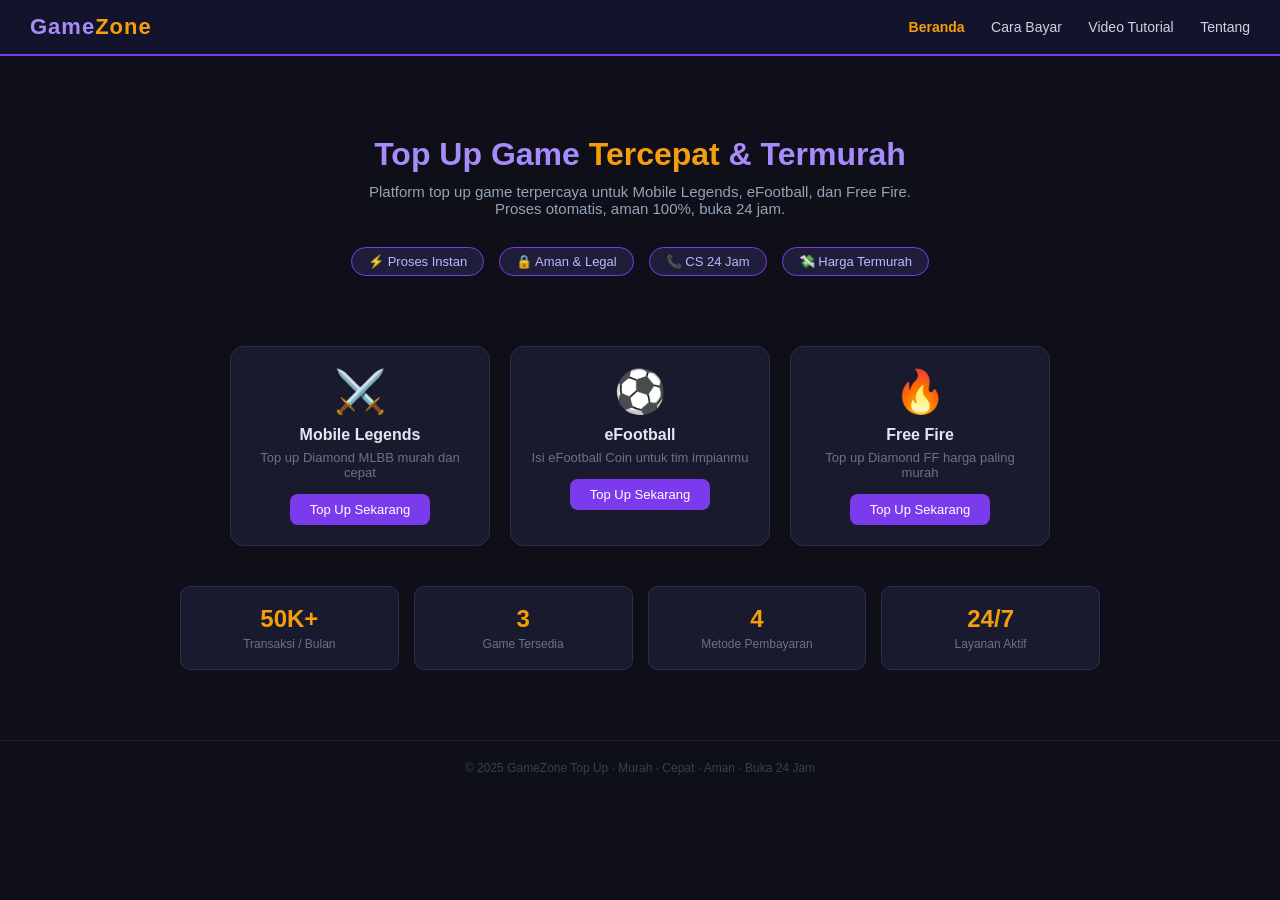
==== index.html @ f9cb3ce1 "Initial commit" ====
<!DOCTYPE html>
<html lang="id">
<head>
  <meta charset="UTF-8" />
  <meta name="viewport" content="width=device-width, initial-scale=1.0"/>
  <title>GameZone Top Up - Murah, Cepat, Aman</title>
  <style>
    * { margin: 0; padding: 0; box-sizing: border-box; }

    body {
      font-family: 'Segoe UI', sans-serif;
      background: #0f0f1a;
      color: #e0e0e0;
    }

    /* ===== NAVBAR ===== */
    nav {
      background: #13132b;
      padding: 14px 30px;
      display: flex;
      justify-content: space-between;
      align-items: center;
      position: sticky;
      top: 0;
      z-index: 100;
      border-bottom: 2px solid #7c3aed;
    }

    .logo {
      font-size: 22px;
      font-weight: 700;
      color: #a78bfa;
      letter-spacing: 1px;
    }
    .logo span { color: #f59e0b; }

    .nav-links a {
      color: #cbd5e1;
      text-decoration: none;
      margin-left: 22px;
      font-size: 14px;
      cursor: pointer;
      transition: color 0.2s;
    }
    .nav-links a:hover { color: #a78bfa; }
    .nav-links a.active { color: #f59e0b; font-weight: 600; }

    /* ===== HALAMAN ===== */
    .page { display: none; padding: 30px 20px; max-width: 960px; margin: 0 auto; }
    .page.active { display: block; }

    /* ===== BERANDA ===== */
    .hero {
      text-align: center;
      padding: 50px 20px 30px;
    }
    .hero h1 { font-size: 32px; color: #a78bfa; margin-bottom: 10px; }
    .hero h1 span { color: #f59e0b; }
    .hero p { color: #94a3b8; font-size: 15px; margin-bottom: 30px; }

    .badge-row {
      display: flex;
      justify-content: center;
      gap: 15px;
      flex-wrap: wrap;
      margin-bottom: 40px;
    }
    .badge {
      background: #1e1e3a;
      border: 1px solid #7c3aed;
      border-radius: 20px;
      padding: 6px 16px;
      font-size: 13px;
      color: #c4b5fd;
    }

    .game-cards {
      display: flex;
      gap: 20px;
      justify-content: center;
      flex-wrap: wrap;
    }

    .game-card {
      background: #1a1a2e;
      border: 1px solid #2d2d50;
      border-radius: 14px;
      width: 260px;
      padding: 20px;
      cursor: pointer;
      transition: transform 0.2s, border-color 0.2s;
      text-align: center;
    }
    .game-card:hover {
      transform: translateY(-4px);
      border-color: #7c3aed;
    }

    .game-card .icon { font-size: 42px; margin-bottom: 10px; }
    .game-card h3 { font-size: 16px; color: #e2e8f0; margin-bottom: 6px; }
    .game-card p { font-size: 13px; color: #64748b; margin-bottom: 14px; }
    .game-card .btn-topup {
      background: #7c3aed;
      color: white;
      border: none;
      padding: 8px 20px;
      border-radius: 8px;
      cursor: pointer;
      font-size: 13px;
      transition: background 0.2s;
    }
    .game-card .btn-topup:hover { background: #6d28d9; }

    .info-row {
      display: flex;
      gap: 15px;
      margin-top: 40px;
      flex-wrap: wrap;
      justify-content: center;
    }
    .info-box {
      background: #1a1a2e;
      border-radius: 10px;
      padding: 18px 24px;
      text-align: center;
      flex: 1;
      min-width: 150px;
      border: 1px solid #2d2d50;
    }
    .info-box .num { font-size: 24px; font-weight: 700; color: #f59e0b; }
    .info-box .label { font-size: 12px; color: #64748b; margin-top: 4px; }

    /* ===== HALAMAN TOP UP ===== */
    .topup-header {
      display: flex;
      align-items: center;
      gap: 16px;
      margin-bottom: 24px;
      padding-bottom: 16px;
      border-bottom: 1px solid #2d2d50;
    }
    .topup-header .icon-big { font-size: 50px; }
    .topup-header h2 { font-size: 22px; color: #a78bfa; }
    .topup-header p { font-size: 13px; color: #64748b; margin-top: 4px; }

    .form-section label {
      display: block;
      font-size: 13px;
      color: #94a3b8;
      margin-bottom: 6px;
      margin-top: 16px;
    }

    .form-section input, .form-section select {
      width: 100%;
      background: #1a1a2e;
      border: 1px solid #2d2d50;
      border-radius: 8px;
      padding: 10px 14px;
      color: #e2e8f0;
      font-size: 14px;
      outline: none;
      transition: border-color 0.2s;
    }
    .form-section input:focus, .form-section select:focus {
      border-color: #7c3aed;
    }
    .form-section select option { background: #1a1a2e; }

    .nominal-grid {
      display: grid;
      grid-template-columns: repeat(3, 1fr);
      gap: 10px;
      margin-top: 8px;
    }
    .nominal-item {
      background: #1a1a2e;
      border: 1px solid #2d2d50;
      border-radius: 8px;
      padding: 12px 8px;
      text-align: center;
      cursor: pointer;
      transition: all 0.2s;
    }
    .nominal-item:hover { border-color: #7c3aed; }
    .nominal-item.selected { border-color: #f59e0b; background: #2a1a3e; }
    .nominal-item .dm { font-size: 13px; font-weight: 600; color: #e2e8f0; }
    .nominal-item .harga { font-size: 11px; color: #64748b; margin-top: 3px; }

    .bayar-grid {
      display: grid;
      grid-template-columns: repeat(4, 1fr);
      gap: 10px;
      margin-top: 8px;
    }
    .bayar-item {
      background: #1a1a2e;
      border: 1px solid #2d2d50;
      border-radius: 8px;
      padding: 14px 8px;
      text-align: center;
      cursor: pointer;
      transition: all 0.2s;
      font-size: 13px;
    }
    .bayar-item:hover { border-color: #7c3aed; }
    .bayar-item.selected { border-color: #10b981; background: #0d2a1f; color: #6ee7b7; }
    .bayar-item .pay-icon { font-size: 20px; margin-bottom: 4px; }

    .total-box {
      background: #1a1a2e;
      border: 1px solid #7c3aed;
      border-radius: 10px;
      padding: 16px 18px;
      margin-top: 20px;
      display: flex;
      justify-content: space-between;
      align-items: center;
    }
    .total-box .label { font-size: 13px; color: #94a3b8; }
    .total-box .amount { font-size: 20px; font-weight: 700; color: #f59e0b; }

    .btn-beli {
      width: 100%;
      background: linear-gradient(135deg, #7c3aed, #a855f7);
      color: white;
      border: none;
      padding: 13px;
      border-radius: 10px;
      font-size: 15px;
      font-weight: 600;
      cursor: pointer;
      margin-top: 14px;
      transition: opacity 0.2s;
    }
    .btn-beli:hover { opacity: 0.88; }

    /* ===== CARA PEMBAYARAN ===== */
    .page-title {
      font-size: 22px;
      color: #a78bfa;
      margin-bottom: 6px;
    }
    .page-sub {
      font-size: 13px;
      color: #64748b;
      margin-bottom: 24px;
    }

    .pay-tabs {
      display: flex;
      gap: 10px;
      margin-bottom: 20px;
      flex-wrap: wrap;
    }
    .pay-tab {
      background: #1a1a2e;
      border: 1px solid #2d2d50;
      border-radius: 8px;
      padding: 8px 18px;
      font-size: 13px;
      cursor: pointer;
      color: #94a3b8;
      transition: all 0.2s;
    }
    .pay-tab:hover { border-color: #7c3aed; color: #c4b5fd; }
    .pay-tab.active { border-color: #f59e0b; color: #f59e0b; background: #221a0a; }

    .pay-content { display: none; }
    .pay-content.active { display: block; }

    .pay-steps {
      background: #1a1a2e;
      border: 1px solid #2d2d50;
      border-radius: 12px;
      padding: 20px 24px;
    }
    .pay-steps h3 { font-size: 15px; color: #e2e8f0; margin-bottom: 16px; }

    .step {
      display: flex;
      gap: 14px;
      margin-bottom: 14px;
      align-items: flex-start;
    }
    .step-num {
      background: #7c3aed;
      color: white;
      font-size: 12px;
      font-weight: 700;
      min-width: 26px;
      height: 26px;
      border-radius: 50%;
      display: flex;
      align-items: center;
      justify-content: center;
    }
    .step-text { font-size: 13px; color: #94a3b8; line-height: 1.6; padding-top: 3px; }
    .step-text strong { color: #e2e8f0; }

    .note-box {
      background: #0d1f2d;
      border-left: 3px solid #3b82f6;
      border-radius: 0 8px 8px 0;
      padding: 12px 16px;
      margin-top: 16px;
      font-size: 13px;
      color: #7dd3fc;
      line-height: 1.6;
    }

    /* ===== MODAL ===== */
    .modal-overlay {
      display: none;
      position: fixed;
      inset: 0;
      background: rgba(0,0,0,0.7);
      z-index: 999;
      justify-content: center;
      align-items: center;
    }
    .modal-overlay.show { display: flex; }
    .modal-box {
      background: #1a1a2e;
      border: 1px solid #7c3aed;
      border-radius: 16px;
      padding: 30px 28px;
      max-width: 380px;
      width: 90%;
      text-align: center;
    }
    .modal-box .ic { font-size: 50px; margin-bottom: 12px; }
    .modal-box h3 { font-size: 18px; color: #a78bfa; margin-bottom: 8px; }
    .modal-box p { font-size: 13px; color: #94a3b8; line-height: 1.6; }
    .modal-box .btn-close {
      background: #7c3aed;
      color: white;
      border: none;
      padding: 10px 28px;
      border-radius: 8px;
      margin-top: 18px;
      cursor: pointer;
      font-size: 14px;
    }

    /* ===== FOOTER ===== */
    footer {
      text-align: center;
      padding: 20px;
      font-size: 12px;
      color: #334155;
      border-top: 1px solid #1e1e3a;
      margin-top: 40px;
    }

    @media (max-width: 600px) {
      .nominal-grid { grid-template-columns: repeat(2, 1fr); }
      .bayar-grid { grid-template-columns: repeat(2, 1fr); }
      .nav-links a { margin-left: 12px; font-size: 12px; }
      .logo { font-size: 18px; }
    }
  </style>
</head>
<body>

<!-- NAVBAR -->
<nav>
  <div class="logo">Game<span>Zone</span></div>
  <div class="nav-links">
    <a onclick="showPage('beranda')" class="active" id="nav-beranda">Beranda</a>
    <a onclick="showPage('bayar')" id="nav-bayar">Cara Bayar</a>
    <a onclick="showPage('tutorial')" id="nav-tutorial">Video Tutorial</a>
    <a onclick="showPage('tentang')" id="nav-tentang">Tentang</a>
  </div>
</nav>

<!-- ===== BERANDA ===== -->
<div class="page active" id="page-beranda">
  <div class="hero">
    <h1>Top Up Game <span>Tercepat</span> & Termurah</h1>
    <p>Platform top up game terpercaya untuk Mobile Legends, eFootball, dan Free Fire.<br>Proses otomatis, aman 100%, buka 24 jam.</p>
    <div class="badge-row">
      <div class="badge">⚡ Proses Instan</div>
      <div class="badge">🔒 Aman & Legal</div>
      <div class="badge">📞 CS 24 Jam</div>
      <div class="badge">💸 Harga Termurah</div>
    </div>
  </div>

  <div class="game-cards">
    <div class="game-card" onclick="showPage('ml')">
      <div class="icon">⚔️</div>
      <h3>Mobile Legends</h3>
      <p>Top up Diamond MLBB murah dan cepat</p>
      <button class="btn-topup">Top Up Sekarang</button>
    </div>
    <div class="game-card" onclick="showPage('ef')">
      <div class="icon">⚽</div>
      <h3>eFootball</h3>
      <p>Isi eFootball Coin untuk tim impianmu</p>
      <button class="btn-topup">Top Up Sekarang</button>
    </div>
    <div class="game-card" onclick="showPage('ff')">
      <div class="icon">🔥</div>
      <h3>Free Fire</h3>
      <p>Top up Diamond FF harga paling murah</p>
      <button class="btn-topup">Top Up Sekarang</button>
    </div>
  </div>

  <div class="info-row">
    <div class="info-box">
      <div class="num">50K+</div>
      <div class="label">Transaksi / Bulan</div>
    </div>
    <div class="info-box">
      <div class="num">3</div>
      <div class="label">Game Tersedia</div>
    </div>
    <div class="info-box">
      <div class="num">4</div>
      <div class="label">Metode Pembayaran</div>
    </div>
    <div class="info-box">
      <div class="num">24/7</div>
      <div class="label">Layanan Aktif</div>
    </div>
  </div>
</div>

<!-- ===== MOBILE LEGENDS ===== -->
<div class="page" id="page-ml">
  <div class="topup-header">
    <div class="icon-big">⚔️</div>
    <div>
      <h2>Top Up Mobile Legends</h2>
      <p>Masukkan User ID kamu lalu pilih nominal Diamond</p>
    </div>
  </div>

  <div class="form-section">
    <label>User ID Mobile Legends</label>
    <input type="text" id="ml-uid" placeholder="Contoh: 123456789" />

    <label>Zone ID</label>
    <input type="text" id="ml-zone" placeholder="Contoh: 1234" />

    <label>Pilih Nominal Diamond</label>
    <div class="nominal-grid" id="nominal-ml"></div>

    <label>Metode Pembayaran</label>
    <div class="bayar-grid" id="bayar-ml"></div>

    <div class="total-box">
      <div class="label">Total Pembayaran</div>
      <div class="amount" id="total-ml">Rp 0</div>
    </div>

    <button class="btn-beli" onclick="prosesBeli('ml')">Beli Sekarang</button>
  </div>
</div>

<!-- ===== eFOOTBALL ===== -->
<div class="page" id="page-ef">
  <div class="topup-header">
    <div class="icon-big">⚽</div>
    <div>
      <h2>Top Up eFootball</h2>
      <p>Masukkan Konami ID kamu lalu pilih jumlah Coin</p>
    </div>
  </div>

  <div class="form-section">
    <label>Konami ID / Email</label>
    <input type="text" id="ef-uid" placeholder="Contoh: user@email.com" />

    <label>Pilih Nominal eFootball Coin</label>
    <div class="nominal-grid" id="nominal-ef"></div>

    <label>Metode Pembayaran</label>
    <div class="bayar-grid" id="bayar-ef"></div>

    <div class="total-box">
      <div class="label">Total Pembayaran</div>
      <div class="amount" id="total-ef">Rp 0</div>
    </div>

    <button class="btn-beli" onclick="prosesBeli('ef')">Beli Sekarang</button>
  </div>
</div>

<!-- ===== FREE FIRE ===== -->
<div class="page" id="page-ff">
  <div class="topup-header">
    <div class="icon-big">🔥</div>
    <div>
      <h2>Top Up Free Fire</h2>
      <p>Masukkan Player ID kamu lalu pilih nominal Diamond</p>
    </div>
  </div>

  <div class="form-section">
    <label>Player ID Free Fire</label>
    <input type="text" id="ff-uid" placeholder="Contoh: 987654321" />

    <label>Pilih Nominal Diamond</label>
    <div class="nominal-grid" id="nominal-ff"></div>

    <label>Metode Pembayaran</label>
    <div class="bayar-grid" id="bayar-ff"></div>

    <div class="total-box">
      <div class="label">Total Pembayaran</div>
      <div class="amount" id="total-ff">Rp 0</div>
    </div>

    <button class="btn-beli" onclick="prosesBeli('ff')">Beli Sekarang</button>
  </div>
</div>

<!-- ===== CARA PEMBAYARAN ===== -->
<div class="page" id="page-bayar">
  <div class="page-title">💳 Cara Pembayaran</div>
  <div class="page-sub">Panduan lengkap melakukan pembayaran di GameZone</div>

  <div class="pay-tabs">
    <div class="pay-tab active" onclick="showPayTab('dana')">DANA</div>
    <div class="pay-tab" onclick="showPayTab('gopay')">GoPay</div>
    <div class="pay-tab" onclick="showPayTab('seabank')">SeaBank</div>
    <div class="pay-tab" onclick="showPayTab('qris')">QRIS</div>
  </div>

  <!-- DANA -->
  <div class="pay-content active" id="tab-dana">
    <div class="pay-steps">
      <h3>💙 Pembayaran via DANA</h3>
      <div class="step"><div class="step-num">1</div><div class="step-text">Pilih game dan nominal yang ingin kamu beli, lalu pilih <strong>DANA</strong> sebagai metode pembayaran.</div></div>
      <div class="step"><div class="step-num">2</div><div class="step-text">Klik <strong>Beli Sekarang</strong> — sistem akan menampilkan nomor DANA tujuan dan jumlah yang harus ditransfer.</div></div>
      <div class="step"><div class="step-num">3</div><div class="step-text">Buka aplikasi <strong>DANA</strong> di HP kamu, pilih menu <strong>Kirim</strong>.</div></div>
      <div class="step"><div class="step-num">4</div><div class="step-text">Masukkan nomor tujuan dan nominal persis sesuai yang tertera, lalu konfirmasi transaksi.</div></div>
      <div class="step"><div class="step-num">5</div><div class="step-text">Kirim bukti transfer ke WhatsApp CS kami. Diamond/Coin akan masuk dalam <strong>1–5 menit</strong>.</div></div>
      <div class="note-box">⚠️ Pastikan nominal transfer <strong>tepat sama</strong> dengan yang tertera agar pesanan diproses otomatis.</div>
    </div>
  </div>

  <!-- GOPAY -->
  <div class="pay-content" id="tab-gopay">
    <div class="pay-steps">
      <h3>💚 Pembayaran via GoPay</h3>
      <div class="step"><div class="step-num">1</div><div class="step-text">Pilih game, nominal, dan pilih <strong>GoPay</strong> sebagai metode pembayaran.</div></div>
      <div class="step"><div class="step-num">2</div><div class="step-text">Klik <strong>Beli Sekarang</strong> — kamu akan mendapat nomor GoPay tujuan dan total pembayaran.</div></div>
      <div class="step"><div class="step-num">3</div><div class="step-text">Buka aplikasi <strong>Gojek</strong>, masuk ke menu <strong>GoPay → Bayar → Transfer</strong>.</div></div>
      <div class="step"><div class="step-num">4</div><div class="step-text">Masukkan nomor tujuan dan nominal, lalu selesaikan pembayaran dengan PIN GoPay.</div></div>
      <div class="step"><div class="step-num">5</div><div class="step-text">Screenshot bukti pembayaran dan kirim ke CS. Pesanan diproses <strong>otomatis</strong>.</div></div>
      <div class="note-box">💡 Saldo GoPay harus mencukupi sebelum melakukan transfer agar tidak gagal di tengah proses.</div>
    </div>
  </div>

  <!-- SEABANK -->
  <div class="pay-content" id="tab-seabank">
    <div class="pay-steps">
      <h3>🌊 Pembayaran via SeaBank</h3>
      <div class="step"><div class="step-num">1</div><div class="step-text">Pilih game, nominal, dan pilih <strong>SeaBank</strong> sebagai metode pembayaran.</div></div>
      <div class="step"><div class="step-num">2</div><div class="step-text">Klik <strong>Beli Sekarang</strong> — catat nomor rekening SeaBank tujuan yang ditampilkan.</div></div>
      <div class="step"><div class="step-num">3</div><div class="step-text">Buka aplikasi <strong>SeaBank</strong>, pilih <strong>Transfer → Transfer ke SeaBank</strong>.</div></div>
      <div class="step"><div class="step-num">4</div><div class="step-text">Masukkan nomor rekening dan nominal transfer, lalu konfirmasi dengan PIN.</div></div>
      <div class="step"><div class="step-num">5</div><div class="step-text">Kirim bukti transfer ke CS kami via WhatsApp. Diamond/Coin masuk dalam <strong>1–10 menit</strong>.</div></div>
      <div class="note-box">💡 Transfer antar SeaBank biasanya <strong>bebas biaya admin</strong>, jadi kamu bayar sesuai nominal saja.</div>
    </div>
  </div>

  <!-- QRIS -->
  <div class="pay-content" id="tab-qris">
    <div class="pay-steps">
      <h3>🟥 Pembayaran via QRIS</h3>
      <div class="step"><div class="step-num">1</div><div class="step-text">Pilih game, nominal, dan pilih <strong>QRIS</strong> sebagai metode pembayaran.</div></div>
      <div class="step"><div class="step-num">2</div><div class="step-text">Klik <strong>Beli Sekarang</strong> — halaman akan menampilkan kode QR yang harus discan.</div></div>
      <div class="step"><div class="step-num">3</div><div class="step-text">Buka aplikasi e-wallet favoritmu (DANA, GoPay, OVO, dll), pilih <strong>Scan QR / Bayar</strong>.</div></div>
      <div class="step"><div class="step-num">4</div><div class="step-text">Arahkan kamera ke kode QR yang ditampilkan, pastikan nominal sesuai lalu konfirmasi.</div></div>
      <div class="step"><div class="step-num">5</div><div class="step-text">Pembayaran langsung terverifikasi otomatis. Diamond/Coin masuk dalam <strong>hitungan detik</strong>.</div></div>
      <div class="note-box">✅ QRIS adalah metode tercepat — tidak perlu kirim bukti bayar, proses <strong>100% otomatis</strong>.</div>
    </div>
  </div>
</div>

  <!-- ===== VIDEO TUTORIAL ===== -->
<div class="page" id="page-tutorial">
    <div class="page-title">
        🎥 Video Tutorial Top Up
    </div>
    <div class="page-sub">
        Ikuti langkah-langkah berikut untuk melakukan top up dengan mudah dan cepat.
    </div>
    <div class="pay-steps">
        <div style="position:relative;padding-bottom:56.25%;height:0;overflow:hidden;border-radius:12px;">
            <iframe
                src="https://www.youtube.com/embed/s_G4dG_Hflg"
                title="Tutorial Top Up"
                allow="accelerometer; autoplay; clipboard-write; encrypted-media; gyroscope; picture-in-picture"
                allowfullscreen
                style="position:absolute;top:0;left:0;width:100%;height:100%;border:none;border-radius:12px;">
            </iframe>
        </div>
        <div class="note-box" style="margin-top:20px;">
            Setelah menonton video tutorial di atas, silakan kembali ke halaman Top Up untuk melakukan pembelian Diamond atau Coin sesuai game yang dipilih.
        </div>
    </div>
</div>

<!-- ===== TENTANG ===== -->
<div class="page" id="page-tentang">
    <div class="page-title">👥 Tentang Kami</div>
    <div class="page-sub">
        Website ini dibuat sebagai Tugas Final Project mata kuliah Pengenalan Perancangan Web.
    </div>
    <div class="pay-steps">
        <h3>Anggota Kelompok</h3>
        <table style="width:100%; border-collapse:collapse;">
            <tr>
                <td>1</td>
                <td>Ridwan Afis Saputra</td>
                <td>25.12.3668</td>
            </tr>
            <tr>
                <td>2</td>
                <td>Muhammad Risky Aditya</td>
                <td>25.12.3669</td>
            </tr>
            <tr>
                <td>3</td>
                <td>Muhammad Syahpancar Pulung</td>
                <td>25.12.3670</td>
            </tr>
            <tr>
                <td>4</td>
                <td>Ctvertlik Kal El Lucky</td>
                <td>25.12.3688</td>
            </tr>
        </table>
    </div>
</div>

<!-- MODAL SUKSES -->
<div class="modal-overlay" id="modalSukses">
  <div class="modal-box">
    <div class="ic">✅</div>
    <h3>Pesanan Berhasil!</h3>
    <p id="modal-msg">Pesanan kamu sedang diproses. Diamond/Coin akan masuk dalam 1–5 menit. Terima kasih sudah belanja di GameZone!</p>
    <button class="btn-close" onclick="tutupModal()">Tutup</button>
  </div>
</div>

<footer>© 2025 GameZone Top Up · Murah · Cepat · Aman · Buka 24 Jam</footer>

<script>
  // DATA NOMINAL
  const dataNominal = {
    ml: [
      { label: "86 💎", harga: 19000 },
      { label: "172 💎", harga: 37000 },
      { label: "257 💎", harga: 55000 },
      { label: "344 💎", harga: 73000 },
      { label: "514 💎", harga: 109000 },
      { label: "706 💎", harga: 149000 },
      { label: "1024 💎", harga: 215000 },
      { label: "2195 💎", harga: 429000 },
      { label: "5532 💎", harga: 1059000 },
    ],
    ef: [
      { label: "200 Coin", harga: 15000 },
      { label: "500 Coin", harga: 35000 },
      { label: "1000 Coin", harga: 68000 },
      { label: "2000 Coin", harga: 135000 },
      { label: "3000 Coin", harga: 199000 },
      { label: "5000 Coin", harga: 329000 },
    ],
    ff: [
      { label: "70 💎", harga: 15000 },
      { label: "140 💎", harga: 29000 },
      { label: "355 💎", harga: 70000 },
      { label: "720 💎", harga: 139000 },
      { label: "1450 💎", harga: 275000 },
      { label: "2180 💎", harga: 409000 },
    ],
  };

  const metodeBayar = [
    { icon: "💙", nama: "DANA" },
    { icon: "💚", nama: "GoPay" },
    { icon: "🌊", nama: "SeaBank" },
    { icon: "🟥", nama: "QRIS" },
  ];

  let selectedNominal = { ml: null, ef: null, ff: null };
  let selectedBayar = { ml: null, ef: null, ff: null };

  function renderNominal(game) {
    const container = document.getElementById('nominal-' + game);
    container.innerHTML = '';
    dataNominal[game].forEach((item, idx) => {
      const div = document.createElement('div');
      div.className = 'nominal-item';
      div.innerHTML = `<div class="dm">${item.label}</div><div class="harga">Rp ${item.harga.toLocaleString('id-ID')}</div>`;
      div.onclick = () => {
        container.querySelectorAll('.nominal-item').forEach(el => el.classList.remove('selected'));
        div.classList.add('selected');
        selectedNominal[game] = item;
        updateTotal(game);
      };
      container.appendChild(div);
    });
  }

  function renderBayar(game) {
    const container = document.getElementById('bayar-' + game);
    container.innerHTML = '';
    metodeBayar.forEach((item) => {
      const div = document.createElement('div');
      div.className = 'bayar-item';
      div.innerHTML = `<div class="pay-icon">${item.icon}</div>${item.nama}`;
      div.onclick = () => {
        container.querySelectorAll('.bayar-item').forEach(el => el.classList.remove('selected'));
        div.classList.add('selected');
        selectedBayar[game] = item.nama;
      };
      container.appendChild(div);
    });
  }

  function updateTotal(game) {
    const el = document.getElementById('total-' + game);
    if (selectedNominal[game]) {
      el.textContent = 'Rp ' + selectedNominal[game].harga.toLocaleString('id-ID');
    }
  }

  function prosesBeli(game) {
    const uidMap = { ml: 'ml-uid', ef: 'ef-uid', ff: 'ff-uid' };
    const uid = document.getElementById(uidMap[game]).value.trim();

    if (!uid) { alert('Harap isi User ID / Player ID terlebih dahulu!'); return; }
    if (!selectedNominal[game]) { alert('Pilih nominal top up terlebih dahulu!'); return; }
    if (!selectedBayar[game]) { alert('Pilih metode pembayaran terlebih dahulu!'); return; }

    const namaGame = { ml: 'Mobile Legends', ef: 'eFootball', ff: 'Free Fire' };
    document.getElementById('modal-msg').innerHTML =
      `Pesanan <strong>${selectedNominal[game].label}</strong> untuk <strong>${namaGame[game]}</strong> sedang diproses via <strong>${selectedBayar[game]}</strong>.<br><br>Diamond/Coin akan masuk dalam 1–5 menit. Terima kasih!`;
    document.getElementById('modalSukses').classList.add('show');
  }

  function tutupModal() {
    document.getElementById('modalSukses').classList.remove('show');
  }

  // NAVIGASI
  function showPage(id) {
    document.querySelectorAll('.page').forEach(p => p.classList.remove('active'));
    document.querySelectorAll('.nav-links a').forEach(a => a.classList.remove('active'));
    document.getElementById('page-' + id).classList.add('active');
    document.getElementById('nav-' + id).classList.add('active');
    window.scrollTo(0, 0);
  }

  // TABS PEMBAYARAN
  function showPayTab(id) {
    document.querySelectorAll('.pay-tab').forEach(t => t.classList.remove('active'));
    document.querySelectorAll('.pay-content').forEach(c => c.classList.remove('active'));
    document.getElementById('tab-' + id).classList.add('active');
    event.target.classList.add('active');
  }

  // INIT
  ['ml', 'ef', 'ff'].forEach(g => {
    renderNominal(g);
    renderBayar(g);
  });
</script>
</body>
</html>
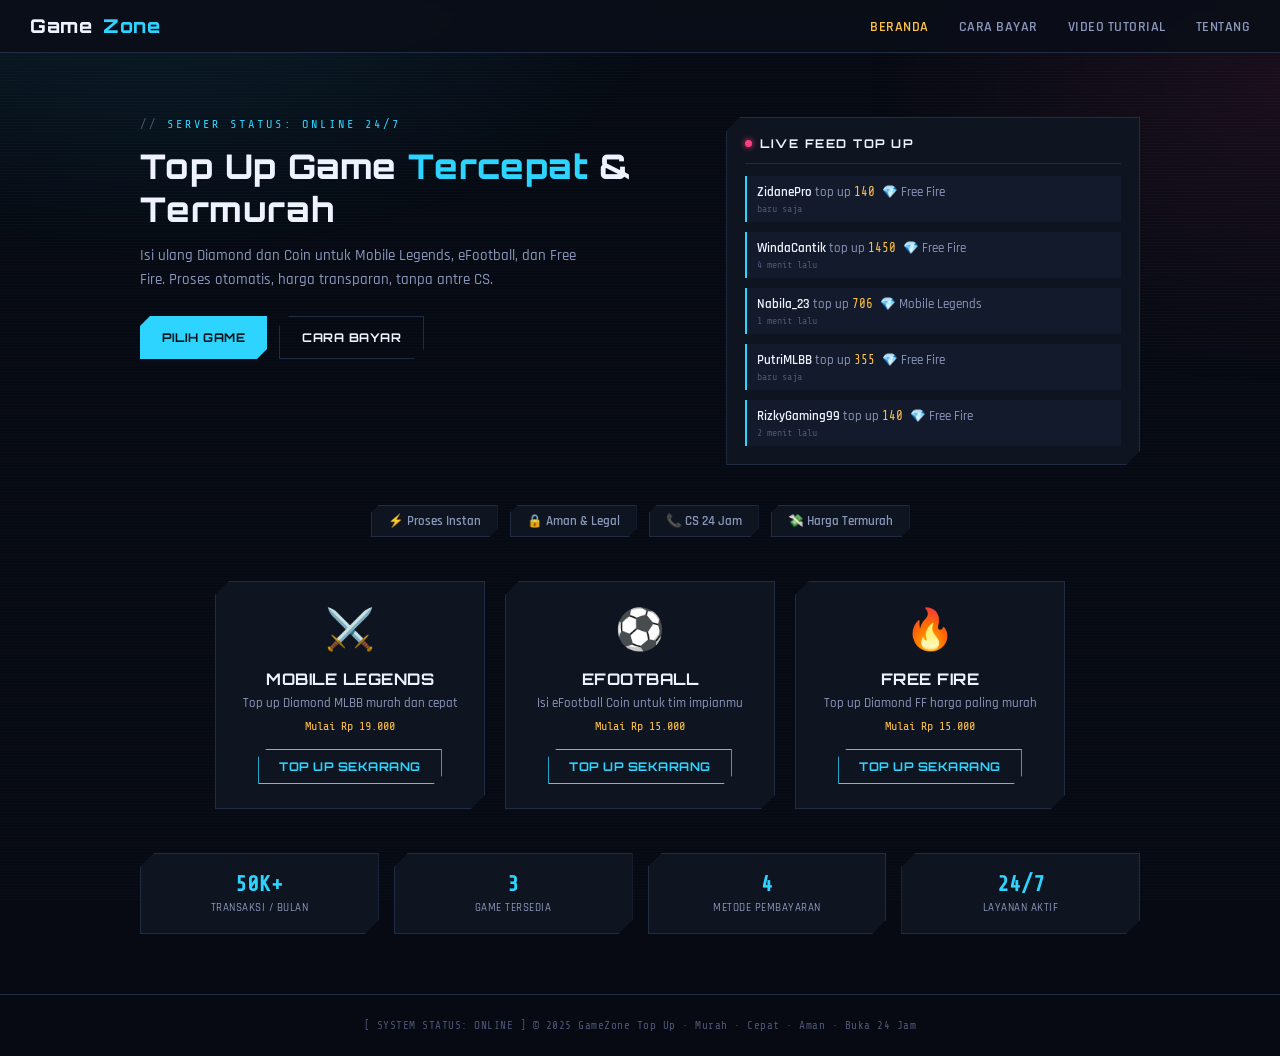
==== commit a3dcba60: "update index html" ====
--- a/index.html
+++ b/index.html
@@ -1,367 +1,506 @@
 <!DOCTYPE html>
 <html lang="id">
 <head>
-  <meta charset="UTF-8" />
-  <meta name="viewport" content="width=device-width, initial-scale=1.0"/>
-  <title>GameZone Top Up - Murah, Cepat, Aman</title>
-  <style>
-    * { margin: 0; padding: 0; box-sizing: border-box; }
-
-    body {
-      font-family: 'Segoe UI', sans-serif;
-      background: #0f0f1a;
-      color: #e0e0e0;
-    }
-
-    /* ===== NAVBAR ===== */
-    nav {
-      background: #13132b;
-      padding: 14px 30px;
-      display: flex;
-      justify-content: space-between;
-      align-items: center;
-      position: sticky;
-      top: 0;
-      z-index: 100;
-      border-bottom: 2px solid #7c3aed;
-    }
-
-    .logo {
-      font-size: 22px;
-      font-weight: 700;
-      color: #a78bfa;
-      letter-spacing: 1px;
-    }
-    .logo span { color: #f59e0b; }
-
-    .nav-links a {
-      color: #cbd5e1;
-      text-decoration: none;
-      margin-left: 22px;
-      font-size: 14px;
-      cursor: pointer;
-      transition: color 0.2s;
-    }
-    .nav-links a:hover { color: #a78bfa; }
-    .nav-links a.active { color: #f59e0b; font-weight: 600; }
-
-    /* ===== HALAMAN ===== */
-    .page { display: none; padding: 30px 20px; max-width: 960px; margin: 0 auto; }
-    .page.active { display: block; }
-
-    /* ===== BERANDA ===== */
-    .hero {
-      text-align: center;
-      padding: 50px 20px 30px;
-    }
-    .hero h1 { font-size: 32px; color: #a78bfa; margin-bottom: 10px; }
-    .hero h1 span { color: #f59e0b; }
-    .hero p { color: #94a3b8; font-size: 15px; margin-bottom: 30px; }
-
-    .badge-row {
-      display: flex;
-      justify-content: center;
-      gap: 15px;
-      flex-wrap: wrap;
-      margin-bottom: 40px;
-    }
-    .badge {
-      background: #1e1e3a;
-      border: 1px solid #7c3aed;
-      border-radius: 20px;
-      padding: 6px 16px;
-      font-size: 13px;
-      color: #c4b5fd;
-    }
-
-    .game-cards {
-      display: flex;
-      gap: 20px;
-      justify-content: center;
-      flex-wrap: wrap;
-    }
-
-    .game-card {
-      background: #1a1a2e;
-      border: 1px solid #2d2d50;
-      border-radius: 14px;
-      width: 260px;
-      padding: 20px;
-      cursor: pointer;
-      transition: transform 0.2s, border-color 0.2s;
-      text-align: center;
-    }
-    .game-card:hover {
-      transform: translateY(-4px);
-      border-color: #7c3aed;
-    }
-
-    .game-card .icon { font-size: 42px; margin-bottom: 10px; }
-    .game-card h3 { font-size: 16px; color: #e2e8f0; margin-bottom: 6px; }
-    .game-card p { font-size: 13px; color: #64748b; margin-bottom: 14px; }
-    .game-card .btn-topup {
-      background: #7c3aed;
-      color: white;
-      border: none;
-      padding: 8px 20px;
-      border-radius: 8px;
-      cursor: pointer;
-      font-size: 13px;
-      transition: background 0.2s;
-    }
-    .game-card .btn-topup:hover { background: #6d28d9; }
-
-    .info-row {
-      display: flex;
-      gap: 15px;
-      margin-top: 40px;
-      flex-wrap: wrap;
-      justify-content: center;
-    }
-    .info-box {
-      background: #1a1a2e;
-      border-radius: 10px;
-      padding: 18px 24px;
-      text-align: center;
-      flex: 1;
-      min-width: 150px;
-      border: 1px solid #2d2d50;
-    }
-    .info-box .num { font-size: 24px; font-weight: 700; color: #f59e0b; }
-    .info-box .label { font-size: 12px; color: #64748b; margin-top: 4px; }
-
-    /* ===== HALAMAN TOP UP ===== */
-    .topup-header {
-      display: flex;
-      align-items: center;
-      gap: 16px;
-      margin-bottom: 24px;
-      padding-bottom: 16px;
-      border-bottom: 1px solid #2d2d50;
-    }
-    .topup-header .icon-big { font-size: 50px; }
-    .topup-header h2 { font-size: 22px; color: #a78bfa; }
-    .topup-header p { font-size: 13px; color: #64748b; margin-top: 4px; }
-
-    .form-section label {
-      display: block;
-      font-size: 13px;
-      color: #94a3b8;
-      margin-bottom: 6px;
-      margin-top: 16px;
-    }
-
-    .form-section input, .form-section select {
-      width: 100%;
-      background: #1a1a2e;
-      border: 1px solid #2d2d50;
-      border-radius: 8px;
-      padding: 10px 14px;
-      color: #e2e8f0;
-      font-size: 14px;
-      outline: none;
-      transition: border-color 0.2s;
-    }
-    .form-section input:focus, .form-section select:focus {
-      border-color: #7c3aed;
-    }
-    .form-section select option { background: #1a1a2e; }
-
-    .nominal-grid {
-      display: grid;
-      grid-template-columns: repeat(3, 1fr);
-      gap: 10px;
-      margin-top: 8px;
-    }
-    .nominal-item {
-      background: #1a1a2e;
-      border: 1px solid #2d2d50;
-      border-radius: 8px;
-      padding: 12px 8px;
-      text-align: center;
-      cursor: pointer;
-      transition: all 0.2s;
-    }
-    .nominal-item:hover { border-color: #7c3aed; }
-    .nominal-item.selected { border-color: #f59e0b; background: #2a1a3e; }
-    .nominal-item .dm { font-size: 13px; font-weight: 600; color: #e2e8f0; }
-    .nominal-item .harga { font-size: 11px; color: #64748b; margin-top: 3px; }
-
-    .bayar-grid {
-      display: grid;
-      grid-template-columns: repeat(4, 1fr);
-      gap: 10px;
-      margin-top: 8px;
-    }
-    .bayar-item {
-      background: #1a1a2e;
-      border: 1px solid #2d2d50;
-      border-radius: 8px;
-      padding: 14px 8px;
-      text-align: center;
-      cursor: pointer;
-      transition: all 0.2s;
-      font-size: 13px;
-    }
-    .bayar-item:hover { border-color: #7c3aed; }
-    .bayar-item.selected { border-color: #10b981; background: #0d2a1f; color: #6ee7b7; }
-    .bayar-item .pay-icon { font-size: 20px; margin-bottom: 4px; }
-
-    .total-box {
-      background: #1a1a2e;
-      border: 1px solid #7c3aed;
-      border-radius: 10px;
-      padding: 16px 18px;
-      margin-top: 20px;
-      display: flex;
-      justify-content: space-between;
-      align-items: center;
-    }
-    .total-box .label { font-size: 13px; color: #94a3b8; }
-    .total-box .amount { font-size: 20px; font-weight: 700; color: #f59e0b; }
-
-    .btn-beli {
-      width: 100%;
-      background: linear-gradient(135deg, #7c3aed, #a855f7);
-      color: white;
-      border: none;
-      padding: 13px;
-      border-radius: 10px;
-      font-size: 15px;
-      font-weight: 600;
-      cursor: pointer;
-      margin-top: 14px;
-      transition: opacity 0.2s;
-    }
-    .btn-beli:hover { opacity: 0.88; }
-
-    /* ===== CARA PEMBAYARAN ===== */
-    .page-title {
-      font-size: 22px;
-      color: #a78bfa;
-      margin-bottom: 6px;
-    }
-    .page-sub {
-      font-size: 13px;
-      color: #64748b;
-      margin-bottom: 24px;
-    }
-
-    .pay-tabs {
-      display: flex;
-      gap: 10px;
-      margin-bottom: 20px;
-      flex-wrap: wrap;
-    }
-    .pay-tab {
-      background: #1a1a2e;
-      border: 1px solid #2d2d50;
-      border-radius: 8px;
-      padding: 8px 18px;
-      font-size: 13px;
-      cursor: pointer;
-      color: #94a3b8;
-      transition: all 0.2s;
-    }
-    .pay-tab:hover { border-color: #7c3aed; color: #c4b5fd; }
-    .pay-tab.active { border-color: #f59e0b; color: #f59e0b; background: #221a0a; }
-
-    .pay-content { display: none; }
-    .pay-content.active { display: block; }
-
-    .pay-steps {
-      background: #1a1a2e;
-      border: 1px solid #2d2d50;
-      border-radius: 12px;
-      padding: 20px 24px;
-    }
-    .pay-steps h3 { font-size: 15px; color: #e2e8f0; margin-bottom: 16px; }
-
-    .step {
-      display: flex;
-      gap: 14px;
-      margin-bottom: 14px;
-      align-items: flex-start;
-    }
-    .step-num {
-      background: #7c3aed;
-      color: white;
-      font-size: 12px;
-      font-weight: 700;
-      min-width: 26px;
-      height: 26px;
-      border-radius: 50%;
-      display: flex;
-      align-items: center;
-      justify-content: center;
-    }
-    .step-text { font-size: 13px; color: #94a3b8; line-height: 1.6; padding-top: 3px; }
-    .step-text strong { color: #e2e8f0; }
-
-    .note-box {
-      background: #0d1f2d;
-      border-left: 3px solid #3b82f6;
-      border-radius: 0 8px 8px 0;
-      padding: 12px 16px;
-      margin-top: 16px;
-      font-size: 13px;
-      color: #7dd3fc;
-      line-height: 1.6;
-    }
-
-    /* ===== MODAL ===== */
-    .modal-overlay {
-      display: none;
-      position: fixed;
-      inset: 0;
-      background: rgba(0,0,0,0.7);
-      z-index: 999;
-      justify-content: center;
-      align-items: center;
-    }
-    .modal-overlay.show { display: flex; }
-    .modal-box {
-      background: #1a1a2e;
-      border: 1px solid #7c3aed;
-      border-radius: 16px;
-      padding: 30px 28px;
-      max-width: 380px;
-      width: 90%;
-      text-align: center;
-    }
-    .modal-box .ic { font-size: 50px; margin-bottom: 12px; }
-    .modal-box h3 { font-size: 18px; color: #a78bfa; margin-bottom: 8px; }
-    .modal-box p { font-size: 13px; color: #94a3b8; line-height: 1.6; }
-    .modal-box .btn-close {
-      background: #7c3aed;
-      color: white;
-      border: none;
-      padding: 10px 28px;
-      border-radius: 8px;
-      margin-top: 18px;
-      cursor: pointer;
-      font-size: 14px;
-    }
-
-    /* ===== FOOTER ===== */
-    footer {
-      text-align: center;
-      padding: 20px;
-      font-size: 12px;
-      color: #334155;
-      border-top: 1px solid #1e1e3a;
-      margin-top: 40px;
-    }
-
-    @media (max-width: 600px) {
-      .nominal-grid { grid-template-columns: repeat(2, 1fr); }
-      .bayar-grid { grid-template-columns: repeat(2, 1fr); }
-      .nav-links a { margin-left: 12px; font-size: 12px; }
-      .logo { font-size: 18px; }
-    }
-  </style>
+<meta charset="UTF-8" />
+<meta name="viewport" content="width=device-width, initial-scale=1.0"/>
+<title>GameZone Top Up - Murah, Cepat, Aman</title>
+<link rel="preconnect" href="https://fonts.googleapis.com">
+<link href="https://fonts.googleapis.com/css2?family=Orbitron:wght@600;700;800;900&family=Rajdhani:wght@500;600;700&family=Share+Tech+Mono&display=swap" rel="stylesheet">
+<style>
+  :root {
+    --bg-void: #070a12;
+    --bg-panel: #0e1420;
+    --bg-panel-raised: #131a2b;
+    --border-line: #212b42;
+    --cyan: #2dd4ff;
+    --magenta: #ff3f7f;
+    --gold: #ffc247;
+    --text-hi: #eef3ff;
+    --text-mid: #8b97ba;
+    --text-low: #4c5678;
+  }
+
+  * { margin: 0; padding: 0; box-sizing: border-box; }
+
+  body {
+    font-family: 'Rajdhani', sans-serif;
+    font-weight: 500;
+    background: var(--bg-void);
+    color: var(--text-hi);
+    position: relative;
+    min-height: 100vh;
+  }
+
+  /* ===== AMBIENT BACKGROUND ===== */
+  .scan-overlay {
+    position: fixed;
+    inset: 0;
+    pointer-events: none;
+    z-index: 0;
+    background:
+      repeating-linear-gradient(0deg, rgba(45,212,255,0.025) 0px, rgba(45,212,255,0.025) 1px, transparent 1px, transparent 3px),
+      radial-gradient(ellipse 900px 500px at 12% -5%, rgba(45,212,255,0.10), transparent 60%),
+      radial-gradient(ellipse 700px 500px at 100% 10%, rgba(255,63,127,0.08), transparent 60%);
+  }
+
+  h1, h2, h3, .display {
+    font-family: 'Orbitron', sans-serif;
+    letter-spacing: 0.4px;
+  }
+
+  code, .mono, .t-time, .t-item, .amount, .harga, .num, .price-from, .flashsale-countdown {
+    font-family: 'Share Tech Mono', monospace;
+  }
+
+  /* ===== HUD PANEL (signature clipped-corner card) ===== */
+  .hud-panel {
+    background: var(--bg-panel);
+    border: 1px solid var(--border-line);
+    clip-path: polygon(14px 0, 100% 0, 100% calc(100% - 14px), calc(100% - 14px) 100%, 0 100%, 0 14px);
+    position: relative;
+  }
+
+  /* ===== NAVBAR ===== */
+  nav {
+    background: rgba(10,14,24,0.9);
+    backdrop-filter: blur(6px);
+    padding: 14px 30px;
+    display: flex;
+    justify-content: space-between;
+    align-items: center;
+    position: sticky;
+    top: 0;
+    z-index: 100;
+    border-bottom: 1px solid var(--border-line);
+  }
+
+  .logo {
+    font-family: 'Orbitron', sans-serif;
+    font-size: 19px;
+    font-weight: 800;
+    color: var(--text-hi);
+    letter-spacing: 1px;
+    display: flex;
+    align-items: center;
+    gap: 10px;
+  }
+  .logo span { color: var(--cyan); }
+  .status-dot {
+    width: 8px; height: 8px; border-radius: 50%;
+    background: #22e07a;
+    box-shadow: 0 0 8px #22e07a;
+    animation: blink 1.6s ease-in-out infinite;
+  }
+  .status-dot.small-label { display: flex; align-items: center; gap: 6px; font-family: 'Share Tech Mono', monospace; font-size: 10px; color: var(--text-mid); }
+  @keyframes blink { 0%, 100% { opacity: 1; } 50% { opacity: 0.3; } }
+
+  .nav-links a {
+    color: var(--text-mid);
+    text-decoration: none;
+    margin-left: 26px;
+    font-size: 14px;
+    font-weight: 600;
+    cursor: pointer;
+    transition: color 0.2s;
+    text-transform: uppercase;
+    letter-spacing: 0.5px;
+  }
+  .nav-links a:hover { color: var(--cyan); }
+  .nav-links a.active { color: var(--gold); }
+
+  /* ===== HALAMAN ===== */
+  .page { display: none; padding: 34px 20px 20px; max-width: 1040px; margin: 0 auto; position: relative; z-index: 1; }
+  .page.active { display: block; }
+
+  /* ===== FLASH SALE BANNER ===== */
+  .flashsale-banner {
+    display: none;
+    position: relative;
+    z-index: 90;
+    background: repeating-linear-gradient(135deg, var(--magenta) 0px, var(--magenta) 18px, #cc2f63 18px, #cc2f63 36px);
+    color: #fff;
+    padding: 12px 20px;
+    text-align: center;
+  }
+  .flashsale-banner .fs-inner {
+    background: var(--bg-void);
+    max-width: 640px;
+    margin: 0 auto;
+    padding: 8px 18px;
+    clip-path: polygon(10px 0, 100% 0, 100% calc(100% - 10px), calc(100% - 10px) 100%, 0 100%, 0 10px);
+    border: 1px solid var(--magenta);
+  }
+  .flashsale-banner.show { display: block; }
+  #flashsaleTitle { font-family: 'Orbitron', sans-serif; font-size: 13px; font-weight: 700; color: var(--gold); letter-spacing: 0.5px; }
+  .fs-sub { font-size: 12px; color: var(--text-mid); margin-top: 3px; }
+  .flashsale-countdown { font-size: 11px; color: var(--cyan); margin-top: 4px; letter-spacing: 1px; }
+  .flashsale-banner.used .fs-inner { border-color: var(--border-line); }
+  .flashsale-banner.used #flashsaleTitle { color: var(--text-mid); }
+
+  .harga-asli { text-decoration: line-through; color: var(--text-low); font-size: 11px; margin-right: 6px; }
+  .harga-diskon { color: var(--gold); font-weight: 700; }
+
+  /* ===== HERO ===== */
+  .hero {
+    display: grid;
+    grid-template-columns: 1.15fr 0.85fr;
+    gap: 26px;
+    padding: 30px 0 40px;
+    align-items: stretch;
+  }
+  .eyebrow {
+    font-family: 'Share Tech Mono', monospace;
+    font-size: 12px;
+    color: var(--cyan);
+    letter-spacing: 3px;
+    text-transform: uppercase;
+    margin-bottom: 14px;
+  }
+  .eyebrow::before { content: '// '; color: var(--text-low); }
+  .hero h1 { font-size: 34px; font-weight: 800; color: var(--text-hi); line-height: 1.25; margin-bottom: 14px; }
+  .hero h1 span { color: var(--cyan); }
+  .hero-left p { color: var(--text-mid); font-size: 15px; line-height: 1.6; margin-bottom: 24px; max-width: 460px; }
+
+  .hero-cta { display: flex; gap: 12px; flex-wrap: wrap; }
+  .btn-primary, .btn-ghost {
+    font-family: 'Orbitron', sans-serif;
+    font-size: 12px;
+    font-weight: 700;
+    letter-spacing: 0.5px;
+    padding: 13px 22px;
+    cursor: pointer;
+    border: none;
+    text-transform: uppercase;
+    clip-path: polygon(10px 0, 100% 0, 100% calc(100% - 10px), calc(100% - 10px) 100%, 0 100%, 0 10px);
+    transition: transform 0.15s, opacity 0.15s;
+  }
+  .btn-primary { background: var(--cyan); color: #05131c; }
+  .btn-primary:hover { opacity: 0.85; }
+  .btn-ghost { background: transparent; color: var(--text-hi); border: 1px solid var(--border-line); }
+  .btn-ghost:hover { border-color: var(--cyan); color: var(--cyan); }
+
+  /* ===== LIVE TICKER (signature element) ===== */
+  .ticker-panel { padding: 18px; display: flex; flex-direction: column; }
+  .ticker-head {
+    font-family: 'Orbitron', sans-serif;
+    font-size: 12px;
+    font-weight: 700;
+    color: var(--text-hi);
+    letter-spacing: 1.5px;
+    display: flex;
+    align-items: center;
+    gap: 8px;
+    padding-bottom: 12px;
+    margin-bottom: 12px;
+    border-bottom: 1px solid var(--border-line);
+  }
+  .dot-live { width: 7px; height: 7px; border-radius: 50%; background: var(--magenta); box-shadow: 0 0 6px var(--magenta); animation: blink 1.4s ease-in-out infinite; }
+  .ticker-list { display: flex; flex-direction: column; gap: 10px; overflow: hidden; flex: 1; min-height: 220px; }
+  .ticker-item {
+    font-size: 12.5px;
+    color: var(--text-mid);
+    padding: 8px 10px;
+    background: var(--bg-panel-raised);
+    border-left: 2px solid var(--cyan);
+    animation: slideIn 0.4s ease;
+  }
+  .ticker-item .t-name { color: var(--text-hi); font-weight: 600; font-family: 'Rajdhani', sans-serif; }
+  .ticker-item .t-item { color: var(--gold); }
+  .ticker-item .t-time { display: block; color: var(--text-low); font-size: 10px; margin-top: 3px; }
+  @keyframes slideIn { from { opacity: 0; transform: translateY(-8px); } to { opacity: 1; transform: translateY(0); } }
+
+  /* ===== BADGES ===== */
+  .badge-row { display: flex; justify-content: center; gap: 12px; flex-wrap: wrap; margin-bottom: 44px; }
+  .badge {
+    background: var(--bg-panel);
+    border: 1px solid var(--border-line);
+    padding: 7px 16px;
+    font-size: 12.5px;
+    color: var(--text-mid);
+    font-weight: 600;
+    clip-path: polygon(8px 0, 100% 0, 100% calc(100% - 8px), calc(100% - 8px) 100%, 0 100%, 0 8px);
+  }
+
+  /* ===== GAME CARDS ===== */
+  .game-cards { display: flex; gap: 20px; justify-content: center; flex-wrap: wrap; margin-bottom: 44px; }
+  .game-card {
+    width: 270px;
+    padding: 24px 20px;
+    cursor: pointer;
+    text-align: center;
+    transition: transform 0.2s, border-color 0.2s;
+    position: relative;
+  }
+  .game-card::before, .game-card::after {
+    content: '';
+    position: absolute;
+    width: 16px; height: 16px;
+    border: 2px solid var(--cyan);
+    opacity: 0;
+    transition: opacity 0.2s;
+  }
+  .game-card::before { top: -1px; left: -1px; border-right: none; border-bottom: none; }
+  .game-card::after { bottom: -1px; right: -1px; border-left: none; border-top: none; }
+  .game-card:hover { transform: translateY(-5px); border-color: var(--cyan); }
+  .game-card:hover::before, .game-card:hover::after { opacity: 1; }
+
+  .game-card .icon { font-size: 40px; margin-bottom: 12px; }
+  .game-card h3 { font-size: 16px; color: var(--text-hi); margin-bottom: 6px; text-transform: uppercase; letter-spacing: 0.5px; }
+  .game-card p { font-size: 13px; color: var(--text-mid); margin-bottom: 8px; }
+  .game-card .price-from { font-size: 12px; color: var(--gold); margin-bottom: 16px; display: block; }
+  .game-card .btn-topup {
+    background: transparent;
+    border: 1px solid var(--cyan);
+    color: var(--cyan);
+    padding: 9px 20px;
+    cursor: pointer;
+    font-size: 12px;
+    font-weight: 700;
+    font-family: 'Orbitron', sans-serif;
+    text-transform: uppercase;
+    letter-spacing: 0.5px;
+    clip-path: polygon(8px 0, 100% 0, 100% calc(100% - 8px), calc(100% - 8px) 100%, 0 100%, 0 8px);
+    transition: background 0.2s, color 0.2s;
+  }
+  .game-card .btn-topup:hover { background: var(--cyan); color: #05131c; }
+
+  /* ===== INFO ROW ===== */
+  .info-row { display: flex; gap: 15px; margin-top: 10px; flex-wrap: wrap; justify-content: center; }
+  .info-box { padding: 18px 24px; text-align: center; flex: 1; min-width: 150px; }
+  .info-box .num { font-size: 22px; font-weight: 700; color: var(--cyan); }
+  .info-box .label { font-size: 11px; color: var(--text-mid); margin-top: 5px; text-transform: uppercase; letter-spacing: 0.5px; }
+
+  /* ===== HALAMAN TOP UP ===== */
+  .topup-header {
+    display: flex;
+    align-items: center;
+    gap: 16px;
+    margin-bottom: 26px;
+    padding-bottom: 18px;
+    border-bottom: 1px solid var(--border-line);
+  }
+  .topup-header .icon-big { font-size: 46px; }
+  .topup-header h2 { font-size: 21px; color: var(--text-hi); text-transform: uppercase; letter-spacing: 0.5px; }
+  .topup-header p { font-size: 13px; color: var(--text-mid); margin-top: 5px; }
+
+  .form-section { padding: 26px; }
+  .form-section label {
+    display: block;
+    font-size: 12px;
+    color: var(--cyan);
+    margin-bottom: 7px;
+    margin-top: 18px;
+    text-transform: uppercase;
+    letter-spacing: 1px;
+    font-weight: 600;
+  }
+  .form-section label:first-child { margin-top: 0; }
+
+  .form-section input, .form-section select {
+    width: 100%;
+    background: var(--bg-void);
+    border: 1px solid var(--border-line);
+    padding: 11px 14px;
+    color: var(--text-hi);
+    font-size: 14px;
+    font-family: 'Share Tech Mono', monospace;
+    outline: none;
+    transition: border-color 0.2s;
+  }
+  .form-section input:focus, .form-section select:focus { border-color: var(--cyan); }
+  .form-section select option { background: var(--bg-panel); }
+
+  .nominal-grid { display: grid; grid-template-columns: repeat(3, 1fr); gap: 10px; margin-top: 8px; }
+  .nominal-item {
+    background: var(--bg-panel-raised);
+    border: 1px solid var(--border-line);
+    padding: 13px 8px;
+    text-align: center;
+    cursor: pointer;
+    transition: all 0.15s;
+  }
+  .nominal-item:hover { border-color: var(--cyan); }
+  .nominal-item.selected { border-color: var(--gold); background: #241a0c; }
+  .nominal-item .dm { font-size: 13px; font-weight: 600; color: var(--text-hi); font-family: 'Rajdhani', sans-serif; }
+  .nominal-item .harga { font-size: 11px; color: var(--text-mid); margin-top: 4px; }
+
+  .bayar-grid { display: grid; grid-template-columns: repeat(4, 1fr); gap: 10px; margin-top: 8px; }
+  .bayar-item {
+    background: var(--bg-panel-raised);
+    border: 1px solid var(--border-line);
+    padding: 15px 8px;
+    text-align: center;
+    cursor: pointer;
+    transition: all 0.15s;
+    font-size: 13px;
+    font-weight: 600;
+  }
+  .bayar-item:hover { border-color: var(--cyan); }
+  .bayar-item.selected { border-color: #22e07a; background: #0a1f14; color: #7cf7b0; }
+  .bayar-item .pay-icon { font-size: 19px; margin-bottom: 5px; }
+
+  .total-box {
+    background: var(--bg-panel-raised);
+    border: 1px solid var(--cyan);
+    padding: 16px 18px;
+    margin-top: 22px;
+    display: flex;
+    justify-content: space-between;
+    align-items: center;
+    clip-path: polygon(10px 0, 100% 0, 100% calc(100% - 10px), calc(100% - 10px) 100%, 0 100%, 0 10px);
+  }
+  .total-box .label { font-size: 12px; color: var(--text-mid); text-transform: uppercase; letter-spacing: 1px; }
+  .total-box .amount { font-size: 19px; font-weight: 700; color: var(--gold); }
+
+  .btn-beli {
+    width: 100%;
+    background: var(--cyan);
+    color: #05131c;
+    border: none;
+    padding: 14px;
+    font-size: 14px;
+    font-weight: 700;
+    font-family: 'Orbitron', sans-serif;
+    text-transform: uppercase;
+    letter-spacing: 1px;
+    cursor: pointer;
+    margin-top: 16px;
+    clip-path: polygon(10px 0, 100% 0, 100% calc(100% - 10px), calc(100% - 10px) 100%, 0 100%, 0 10px);
+    transition: opacity 0.2s;
+  }
+  .btn-beli:hover { opacity: 0.85; }
+
+  /* ===== CARA PEMBAYARAN ===== */
+  .page-title { font-family: 'Orbitron', sans-serif; font-size: 20px; color: var(--text-hi); margin-bottom: 6px; text-transform: uppercase; }
+  .page-sub { font-size: 13px; color: var(--text-mid); margin-bottom: 26px; }
+
+  .pay-tabs { display: flex; gap: 10px; margin-bottom: 20px; flex-wrap: wrap; }
+  .pay-tab {
+    background: var(--bg-panel);
+    border: 1px solid var(--border-line);
+    padding: 9px 18px;
+    font-size: 12px;
+    font-weight: 700;
+    cursor: pointer;
+    color: var(--text-mid);
+    transition: all 0.2s;
+    text-transform: uppercase;
+    letter-spacing: 0.5px;
+    clip-path: polygon(8px 0, 100% 0, 100% calc(100% - 8px), calc(100% - 8px) 100%, 0 100%, 0 8px);
+  }
+  .pay-tab:hover { border-color: var(--cyan); color: var(--cyan); }
+  .pay-tab.active { border-color: var(--gold); color: var(--gold); background: #201a0c; }
+
+  .pay-content { display: none; }
+  .pay-content.active { display: block; }
+
+  .pay-steps { padding: 22px 26px; }
+  .pay-steps h3 { font-size: 15px; color: var(--text-hi); margin-bottom: 18px; text-transform: uppercase; letter-spacing: 0.5px; }
+
+  .step { display: flex; gap: 14px; margin-bottom: 16px; align-items: flex-start; }
+  .step-num {
+    background: var(--bg-void);
+    border: 1px solid var(--cyan);
+    color: var(--cyan);
+    font-size: 12px;
+    font-weight: 700;
+    font-family: 'Share Tech Mono', monospace;
+    min-width: 26px;
+    height: 26px;
+    display: flex;
+    align-items: center;
+    justify-content: center;
+  }
+  .step-text { font-size: 13.5px; color: var(--text-mid); line-height: 1.6; padding-top: 3px; }
+  .step-text strong { color: var(--text-hi); }
+
+  .note-box {
+    background: #0a1926;
+    border-left: 2px solid var(--cyan);
+    padding: 12px 16px;
+    margin-top: 18px;
+    font-size: 13px;
+    color: #8fd7f5;
+    line-height: 1.6;
+  }
+
+  /* ===== MODAL ===== */
+  .modal-overlay {
+    display: none;
+    position: fixed;
+    inset: 0;
+    background: rgba(3,5,10,0.85);
+    z-index: 999;
+    justify-content: center;
+    align-items: center;
+  }
+  .modal-overlay.show { display: flex; }
+  .modal-box { padding: 34px 30px; max-width: 400px; width: 90%; text-align: center; border-color: var(--cyan); }
+  .modal-box .ic { font-size: 46px; margin-bottom: 14px; }
+  .modal-box h3 { font-size: 18px; color: var(--text-hi); margin-bottom: 10px; text-transform: uppercase; }
+  .modal-box p { font-size: 13px; color: var(--text-mid); line-height: 1.7; }
+  .modal-box .btn-close {
+    background: var(--cyan);
+    color: #05131c;
+    border: none;
+    padding: 11px 30px;
+    margin-top: 20px;
+    cursor: pointer;
+    font-size: 13px;
+    font-weight: 700;
+    font-family: 'Orbitron', sans-serif;
+    text-transform: uppercase;
+    letter-spacing: 0.5px;
+    clip-path: polygon(8px 0, 100% 0, 100% calc(100% - 8px), calc(100% - 8px) 100%, 0 100%, 0 8px);
+  }
+
+  /* ===== TENTANG (crew roster) ===== */
+  .crew-table { width: 100%; border-collapse: collapse; font-size: 13.5px; }
+  .crew-table th {
+    text-align: left;
+    font-family: 'Share Tech Mono', monospace;
+    font-size: 11px;
+    color: var(--cyan);
+    text-transform: uppercase;
+    letter-spacing: 1px;
+    padding: 10px 12px;
+    border-bottom: 1px solid var(--border-line);
+  }
+  .crew-table td { padding: 12px; color: var(--text-mid); border-bottom: 1px solid var(--border-line); }
+  .crew-table td:first-child { color: var(--gold); font-family: 'Share Tech Mono', monospace; width: 40px; }
+  .crew-table td:nth-child(2) { color: var(--text-hi); font-weight: 600; }
+  .crew-table td:last-child { font-family: 'Share Tech Mono', monospace; font-size: 12px; }
+
+  /* ===== FOOTER ===== */
+  footer {
+    text-align: center;
+    padding: 24px;
+    font-size: 11px;
+    color: var(--text-low);
+    border-top: 1px solid var(--border-line);
+    margin-top: 40px;
+    font-family: 'Share Tech Mono', monospace;
+    letter-spacing: 0.5px;
+    position: relative;
+    z-index: 1;
+  }
+
+  @media (max-width: 760px) {
+    .hero { grid-template-columns: 1fr; }
+    .ticker-list { min-height: 160px; }
+  }
+  @media (max-width: 600px) {
+    .nominal-grid { grid-template-columns: repeat(2, 1fr); }
+    .bayar-grid { grid-template-columns: repeat(2, 1fr); }
+    .nav-links a { margin-left: 12px; font-size: 11px; }
+    .logo { font-size: 16px; }
+    .hero h1 { font-size: 26px; }
+  }
+</style>
 </head>
 <body>
+
+<div class="scan-overlay" aria-hidden="true"></div>
 
 <!-- NAVBAR -->
 <nav>
@@ -374,54 +513,78 @@
   </div>
 </nav>
 
+<!-- FLASH SALE BANNER -->
+<div class="flashsale-banner" id="flashsaleBanner">
+  <div class="fs-inner">
+    <div id="flashsaleTitle">FLASH SALE JUMAT — DISKON 10% SEMUA ITEM</div>
+    <div class="fs-sub" id="flashsaleSub">Berlaku hari ini saja, khusus 1x pembelian per pelanggan</div>
+    <div class="flashsale-countdown" id="flashsaleCountdown"></div>
+  </div>
+</div>
+
 <!-- ===== BERANDA ===== -->
 <div class="page active" id="page-beranda">
-  <div class="hero">
-    <h1>Top Up Game <span>Tercepat</span> & Termurah</h1>
-    <p>Platform top up game terpercaya untuk Mobile Legends, eFootball, dan Free Fire.<br>Proses otomatis, aman 100%, buka 24 jam.</p>
-    <div class="badge-row">
-      <div class="badge">⚡ Proses Instan</div>
-      <div class="badge">🔒 Aman & Legal</div>
-      <div class="badge">📞 CS 24 Jam</div>
-      <div class="badge">💸 Harga Termurah</div>
-    </div>
+  <section class="hero">
+    <div class="hero-left">
+      <div class="eyebrow">Server Status: Online 24/7</div>
+      <h1>Top Up Game <span>Tercepat</span> & Termurah</h1>
+      <p>Isi ulang Diamond dan Coin untuk Mobile Legends, eFootball, dan Free Fire. Proses otomatis, harga transparan, tanpa antre CS.</p>
+      <div class="hero-cta">
+        <button class="btn-primary" onclick="document.querySelector('.game-cards').scrollIntoView({behavior:'smooth'})">Pilih Game</button>
+        <button class="btn-ghost" onclick="showPage('bayar')">Cara Bayar</button>
+      </div>
+    </div>
+    <div class="hero-right hud-panel ticker-panel">
+      <div class="ticker-head"><span class="dot-live"></span> LIVE FEED TOP UP</div>
+      <div class="ticker-list" id="tickerList"></div>
+    </div>
+  </section>
+
+  <div class="badge-row">
+    <div class="badge">⚡ Proses Instan</div>
+    <div class="badge">🔒 Aman & Legal</div>
+    <div class="badge">📞 CS 24 Jam</div>
+    <div class="badge">💸 Harga Termurah</div>
   </div>
 
   <div class="game-cards">
-    <div class="game-card" onclick="showPage('ml')">
+    <div class="game-card hud-panel" onclick="showPage('ml')">
       <div class="icon">⚔️</div>
       <h3>Mobile Legends</h3>
       <p>Top up Diamond MLBB murah dan cepat</p>
+      <span class="price-from" id="harga-mulai-ml">Mulai Rp -</span>
       <button class="btn-topup">Top Up Sekarang</button>
     </div>
-    <div class="game-card" onclick="showPage('ef')">
+    <div class="game-card hud-panel" onclick="showPage('ef')">
       <div class="icon">⚽</div>
       <h3>eFootball</h3>
       <p>Isi eFootball Coin untuk tim impianmu</p>
+      <span class="price-from" id="harga-mulai-ef">Mulai Rp -</span>
       <button class="btn-topup">Top Up Sekarang</button>
     </div>
-    <div class="game-card" onclick="showPage('ff')">
+    <div class="game-card hud-panel" onclick="showPage('ff')">
       <div class="icon">🔥</div>
       <h3>Free Fire</h3>
       <p>Top up Diamond FF harga paling murah</p>
+      <span class="price-from" id="harga-mulai-ff">Mulai Rp -</span>
       <button class="btn-topup">Top Up Sekarang</button>
     </div>
   </div>
 
   <div class="info-row">
-    <div class="info-box">
+    <div class="info-box hud-panel">
       <div class="num">50K+</div>
       <div class="label">Transaksi / Bulan</div>
     </div>
-    <div class="info-box">
+    <div class="info-box hud-panel">
       <div class="num">3</div>
       <div class="label">Game Tersedia</div>
     </div>
-    <div class="info-box">
+    <div class="info-box hud-panel">
       <div class="num">4</div>
       <div class="label">Metode Pembayaran</div>
     </div>
-    <div class="info-box">
+    <div class="info-box hud-panel">
       <div class="num">24/7</div>
       <div class="label">Layanan Aktif</div>
     </div>
@@ -438,7 +601,7 @@
     </div>
   </div>
 
-  <div class="form-section">
+  <div class="form-section hud-panel">
     <label>User ID Mobile Legends</label>
     <input type="text" id="ml-uid" placeholder="Contoh: 123456789" />
 
@@ -470,7 +633,7 @@
     </div>
   </div>
 
-  <div class="form-section">
+  <div class="form-section hud-panel">
     <label>Konami ID / Email</label>
     <input type="text" id="ef-uid" placeholder="Contoh: user@email.com" />
 
@@ -499,7 +662,7 @@
     </div>
   </div>
 
-  <div class="form-section">
+  <div class="form-section hud-panel">
     <label>Player ID Free Fire</label>
     <input type="text" id="ff-uid" placeholder="Contoh: 987654321" />
 
@@ -520,7 +683,7 @@
 
 <!-- ===== CARA PEMBAYARAN ===== -->
 <div class="page" id="page-bayar">
-  <div class="page-title">💳 Cara Pembayaran</div>
+  <div class="page-title">Cara Pembayaran</div>
   <div class="page-sub">Panduan lengkap melakukan pembayaran di GameZone</div>
 
   <div class="pay-tabs">
@@ -532,7 +695,7 @@
 
   <!-- DANA -->
   <div class="pay-content active" id="tab-dana">
-    <div class="pay-steps">
+    <div class="pay-steps hud-panel">
       <h3>💙 Pembayaran via DANA</h3>
       <div class="step"><div class="step-num">1</div><div class="step-text">Pilih game dan nominal yang ingin kamu beli, lalu pilih <strong>DANA</strong> sebagai metode pembayaran.</div></div>
       <div class="step"><div class="step-num">2</div><div class="step-text">Klik <strong>Beli Sekarang</strong> — sistem akan menampilkan nomor DANA tujuan dan jumlah yang harus ditransfer.</div></div>
@@ -545,7 +708,7 @@
 
   <!-- GOPAY -->
   <div class="pay-content" id="tab-gopay">
-    <div class="pay-steps">
+    <div class="pay-steps hud-panel">
       <h3>💚 Pembayaran via GoPay</h3>
       <div class="step"><div class="step-num">1</div><div class="step-text">Pilih game, nominal, dan pilih <strong>GoPay</strong> sebagai metode pembayaran.</div></div>
       <div class="step"><div class="step-num">2</div><div class="step-text">Klik <strong>Beli Sekarang</strong> — kamu akan mendapat nomor GoPay tujuan dan total pembayaran.</div></div>
@@ -558,7 +721,7 @@
 
   <!-- SEABANK -->
   <div class="pay-content" id="tab-seabank">
-    <div class="pay-steps">
+    <div class="pay-steps hud-panel">
       <h3>🌊 Pembayaran via SeaBank</h3>
       <div class="step"><div class="step-num">1</div><div class="step-text">Pilih game, nominal, dan pilih <strong>SeaBank</strong> sebagai metode pembayaran.</div></div>
       <div class="step"><div class="step-num">2</div><div class="step-text">Klik <strong>Beli Sekarang</strong> — catat nomor rekening SeaBank tujuan yang ditampilkan.</div></div>
@@ -571,7 +734,7 @@
 
   <!-- QRIS -->
   <div class="pay-content" id="tab-qris">
-    <div class="pay-steps">
+    <div class="pay-steps hud-panel">
       <h3>🟥 Pembayaran via QRIS</h3>
       <div class="step"><div class="step-num">1</div><div class="step-text">Pilih game, nominal, dan pilih <strong>QRIS</strong> sebagai metode pembayaran.</div></div>
       <div class="step"><div class="step-num">2</div><div class="step-text">Klik <strong>Beli Sekarang</strong> — halaman akan menampilkan kode QR yang harus discan.</div></div>
@@ -583,66 +746,45 @@
   </div>
 </div>
 
-  <!-- ===== VIDEO TUTORIAL ===== -->
+<!-- ===== VIDEO TUTORIAL ===== -->
 <div class="page" id="page-tutorial">
-    <div class="page-title">
-        🎥 Video Tutorial Top Up
-    </div>
-    <div class="page-sub">
-        Ikuti langkah-langkah berikut untuk melakukan top up dengan mudah dan cepat.
-    </div>
-    <div class="pay-steps">
-        <div style="position:relative;padding-bottom:56.25%;height:0;overflow:hidden;border-radius:12px;">
-            <iframe
-                src="https://www.youtube.com/embed/s_G4dG_Hflg"
-                title="Tutorial Top Up"
-                allow="accelerometer; autoplay; clipboard-write; encrypted-media; gyroscope; picture-in-picture"
-                allowfullscreen
-                style="position:absolute;top:0;left:0;width:100%;height:100%;border:none;border-radius:12px;">
-            </iframe>
-        </div>
-        <div class="note-box" style="margin-top:20px;">
-            Setelah menonton video tutorial di atas, silakan kembali ke halaman Top Up untuk melakukan pembelian Diamond atau Coin sesuai game yang dipilih.
-        </div>
-    </div>
+  <div class="page-title">🎥 Video Tutorial Top Up</div>
+  <div class="page-sub">Ikuti langkah-langkah berikut untuk melakukan top up dengan mudah dan cepat.</div>
+  <div class="pay-steps hud-panel">
+    <div style="position:relative;padding-bottom:56.25%;height:0;overflow:hidden;">
+      <iframe
+        src="https://www.youtube.com/embed/s_G4dG_Hflg"
+        title="Tutorial Top Up"
+        allow="accelerometer; autoplay; clipboard-write; encrypted-media; gyroscope; picture-in-picture"
+        allowfullscreen
+        style="position:absolute;top:0;left:0;width:100%;height:100%;border:none;">
+      </iframe>
+    </div>
+    <div class="note-box" style="margin-top:20px;">
+      Setelah menonton video tutorial di atas, silakan kembali ke halaman Top Up untuk melakukan pembelian Diamond atau Coin sesuai game yang dipilih.
+    </div>
+  </div>
 </div>
 
 <!-- ===== TENTANG ===== -->
 <div class="page" id="page-tentang">
-    <div class="page-title">👥 Tentang Kami</div>
-    <div class="page-sub">
-        Website ini dibuat sebagai Tugas Final Project mata kuliah Pengenalan Perancangan Web.
-    </div>
-    <div class="pay-steps">
-        <h3>Anggota Kelompok</h3>
-        <table style="width:100%; border-collapse:collapse;">
-            <tr>
-                <td>1</td>
-                <td>Ridwan Afis Saputra</td>
-                <td>25.12.3668</td>
-            </tr>
-            <tr>
-                <td>2</td>
-                <td>Muhammad Risky Aditya</td>
-                <td>25.12.3669</td>
-            </tr>
-            <tr>
-                <td>3</td>
-                <td>Muhammad Syahpancar Pulung</td>
-                <td>25.12.3670</td>
-            </tr>
-            <tr>
-                <td>4</td>
-                <td>Ctvertlik Kal El Lucky</td>
-                <td>25.12.3688</td>
-            </tr>
-        </table>
-    </div>
+  <div class="page-title">👥 Tentang Kami</div>
+  <div class="page-sub">Website ini dibuat sebagai Tugas Final Project mata kuliah Pengenalan Perancangan Web.</div>
+  <div class="pay-steps hud-panel">
+    <h3>Anggota Kelompok</h3>
+    <table class="crew-table">
+      <tr><th>No</th><th>Nama</th><th>NIM</th></tr>
+      <tr><td>1</td><td>Ridwan Afis Saputra</td><td>25.12.3668</td></tr>
+      <tr><td>2</td><td>Muhammad Risky Aditya</td><td>25.12.3669</td></tr>
+      <tr><td>3</td><td>Muhammad Syahpancar Pulung</td><td>25.12.3670</td></tr>
+      <tr><td>4</td><td>Ctvertlik Kal El Lucky</td><td>25.12.3688</td></tr>
+    </table>
+  </div>
 </div>
 
 <!-- MODAL SUKSES -->
 <div class="modal-overlay" id="modalSukses">
-  <div class="modal-box">
+  <div class="modal-box hud-panel">
     <div class="ic">✅</div>
     <h3>Pesanan Berhasil!</h3>
     <p id="modal-msg">Pesanan kamu sedang diproses. Diamond/Coin akan masuk dalam 1–5 menit. Terima kasih sudah belanja di GameZone!</p>
@@ -650,7 +792,7 @@
   </div>
 </div>
 
-<footer>© 2025 GameZone Top Up · Murah · Cepat · Aman · Buka 24 Jam</footer>
+<footer>[ SYSTEM STATUS: ONLINE ] © 2025 GameZone Top Up · Murah · Cepat · Aman · Buka 24 Jam</footer>
 
 <script>
   // DATA NOMINAL
@@ -694,17 +836,76 @@
   let selectedNominal = { ml: null, ef: null, ff: null };
   let selectedBayar = { ml: null, ef: null, ff: null };
 
+  // ===== FLASH SALE JUMAT (Diskon 10%, berlaku 1x pembelian) =====
+  function isJumat() {
+    return new Date().getDay() === 5; // 0=Minggu ... 5=Jumat
+  }
+
+  function tanggalHariIni() {
+    const d = new Date();
+    return `${d.getFullYear()}-${d.getMonth() + 1}-${d.getDate()}`;
+  }
+
+  function diskonSudahDipakai() {
+    return localStorage.getItem('flashsale_used_' + tanggalHariIni()) === '1';
+  }
+
+  function tandaiDiskonDipakai() {
+    localStorage.setItem('flashsale_used_' + tanggalHariIni(), '1');
+  }
+
+  function flashSaleAktif() {
+    return isJumat() && !diskonSudahDipakai();
+  }
+
+  function initFlashSaleBanner() {
+    const banner = document.getElementById('flashsaleBanner');
+    const title = document.getElementById('flashsaleTitle');
+    const sub = document.getElementById('flashsaleSub');
+    if (!isJumat()) {
+      banner.classList.remove('show');
+      return;
+    }
+    banner.classList.add('show');
+    if (diskonSudahDipakai()) {
+      banner.classList.add('used');
+      title.textContent = '✅ FLASH SALE JUMAT — SELESAI DIPAKAI';
+      sub.textContent = 'Kamu sudah pakai diskon hari ini. Sampai jumpa Jumat depan!';
+    } else {
+      banner.classList.remove('used');
+      title.textContent = 'FLASH SALE JUMAT — DISKON 10% SEMUA ITEM';
+      sub.textContent = 'Berlaku hari ini saja, khusus 1x pembelian per pelanggan';
+    }
+  }
+
+  function updateCountdown() {
+    const el = document.getElementById('flashsaleCountdown');
+    if (!el) return;
+    if (!isJumat() || diskonSudahDipakai()) { el.textContent = ''; return; }
+    const now = new Date();
+    const tengahMalam = new Date(now.getFullYear(), now.getMonth(), now.getDate() + 1, 0, 0, 0);
+    const sisa = tengahMalam - now;
+    const j = Math.floor(sisa / 3600000);
+    const m = Math.floor((sisa % 3600000) / 60000);
+    const s = Math.floor((sisa % 60000) / 1000);
+    el.textContent = `BERAKHIR DALAM ${String(j).padStart(2, '0')}:${String(m).padStart(2, '0')}:${String(s).padStart(2, '0')}`;
+  }
+
   function renderNominal(game) {
     const container = document.getElementById('nominal-' + game);
     container.innerHTML = '';
-    dataNominal[game].forEach((item, idx) => {
+    const diskonAktif = flashSaleAktif();
+    dataNominal[game].forEach((item) => {
       const div = document.createElement('div');
       div.className = 'nominal-item';
-      div.innerHTML = `<div class="dm">${item.label}</div><div class="harga">Rp ${item.harga.toLocaleString('id-ID')}</div>`;
+      const hargaFinal = diskonAktif ? Math.round(item.harga * 0.9) : item.harga;
+      div.innerHTML = diskonAktif
+        ? `<div class="dm">${item.label}</div><div class="harga"><span class="harga-asli">Rp ${item.harga.toLocaleString('id-ID')}</span><span class="harga-diskon">Rp ${hargaFinal.toLocaleString('id-ID')}</span></div>`
+        : `<div class="dm">${item.label}</div><div class="harga">Rp ${item.harga.toLocaleString('id-ID')}</div>`;
       div.onclick = () => {
         container.querySelectorAll('.nominal-item').forEach(el => el.classList.remove('selected'));
         div.classList.add('selected');
-        selectedNominal[game] = item;
+        selectedNominal[game] = { ...item, hargaFinal };
         updateTotal(game);
       };
       container.appendChild(div);
@@ -730,7 +931,8 @@
   function updateTotal(game) {
     const el = document.getElementById('total-' + game);
     if (selectedNominal[game]) {
-      el.textContent = 'Rp ' + selectedNominal[game].harga.toLocaleString('id-ID');
+      const harga = selectedNominal[game].hargaFinal ?? selectedNominal[game].harga;
+      el.textContent = 'Rp ' + harga.toLocaleString('id-ID');
     }
   }
 
@@ -743,8 +945,20 @@
     if (!selectedBayar[game]) { alert('Pilih metode pembayaran terlebih dahulu!'); return; }
 
     const namaGame = { ml: 'Mobile Legends', ef: 'eFootball', ff: 'Free Fire' };
+    const item = selectedNominal[game];
+    const pakaiDiskon = flashSaleAktif();
+    let totalText = `Rp ${item.harga.toLocaleString('id-ID')}`;
+    let diskonInfo = '';
+
+    if (pakaiDiskon) {
+      totalText = `Rp ${item.hargaFinal.toLocaleString('id-ID')} <span style="text-decoration:line-through;color:#4c5678;font-size:12px;">(Rp ${item.harga.toLocaleString('id-ID')})</span>`;
+      diskonInfo = '<br><br>🔥 Diskon Flash Sale Jumat 10% berhasil digunakan untuk pembelian ini!';
+      tandaiDiskonDipakai();
+      initFlashSaleBanner();
+    }
+
     document.getElementById('modal-msg').innerHTML =
-      `Pesanan <strong>${selectedNominal[game].label}</strong> untuk <strong>${namaGame[game]}</strong> sedang diproses via <strong>${selectedBayar[game]}</strong>.<br><br>Diamond/Coin akan masuk dalam 1–5 menit. Terima kasih!`;
+      `Pesanan <strong>${item.label}</strong> untuk <strong>${namaGame[game]}</strong> sedang diproses via <strong>${selectedBayar[game]}</strong>.<br>Total: <strong>${totalText}</strong>${diskonInfo}<br><br>Diamond/Coin akan masuk dalam 1–5 menit. Terima kasih!`;
     document.getElementById('modalSukses').classList.add('show');
   }
 
@@ -769,7 +983,48 @@
     event.target.classList.add('active');
   }
 
+  // ===== HARGA MULAI DI GAME CARD =====
+  function initHargaMulai() {
+    const map = { ml: 'harga-mulai-ml', ef: 'harga-mulai-ef', ff: 'harga-mulai-ff' };
+    Object.keys(map).forEach(g => {
+      const min = Math.min(...dataNominal[g].map(i => i.harga));
+      document.getElementById(map[g]).textContent = 'Mulai Rp ' + min.toLocaleString('id-ID');
+    });
+  }
+
+  // ===== LIVE FEED TICKER =====
+  const tickerNames = ['RizkyGaming99', 'xXSultanXx', 'PutriMLBB', 'DimasFF07', 'AyuKesuma', 'BayuStrike', 'Nabila_23', 'FerdiTopUp', 'ZidanePro', 'WindaCantik', 'HarisMabar', 'SitiEsport'];
+  const namaGameMap = { ml: 'Mobile Legends', ef: 'eFootball', ff: 'Free Fire' };
+  const waktuOptions = ['baru saja', '1 menit lalu', '2 menit lalu', '3 menit lalu', '4 menit lalu'];
+
+  function buatEntriTicker() {
+    const games = ['ml', 'ef', 'ff'];
+    const g = games[Math.floor(Math.random() * games.length)];
+    const items = dataNominal[g];
+    const item = items[Math.floor(Math.random() * items.length)];
+    const nama = tickerNames[Math.floor(Math.random() * tickerNames.length)];
+    const waktu = waktuOptions[Math.floor(Math.random() * waktuOptions.length)];
+    const div = document.createElement('div');
+    div.className = 'ticker-item';
+    div.innerHTML = `<span class="t-name">${nama}</span> top up <span class="t-item">${item.label}</span> ${namaGameMap[g]}<span class="t-time">${waktu}</span>`;
+    return div;
+  }
+
+  function initTicker() {
+    const list = document.getElementById('tickerList');
+    for (let i = 0; i < 5; i++) list.appendChild(buatEntriTicker());
+    setInterval(() => {
+      list.insertBefore(buatEntriTicker(), list.firstChild);
+      if (list.children.length > 6) list.removeChild(list.lastElementChild);
+    }, 4000);
+  }
+
   // INIT
+  initFlashSaleBanner();
+  updateCountdown();
+  setInterval(updateCountdown, 1000);
+  initHargaMulai();
+  initTicker();
   ['ml', 'ef', 'ff'].forEach(g => {
     renderNominal(g);
     renderBayar(g);
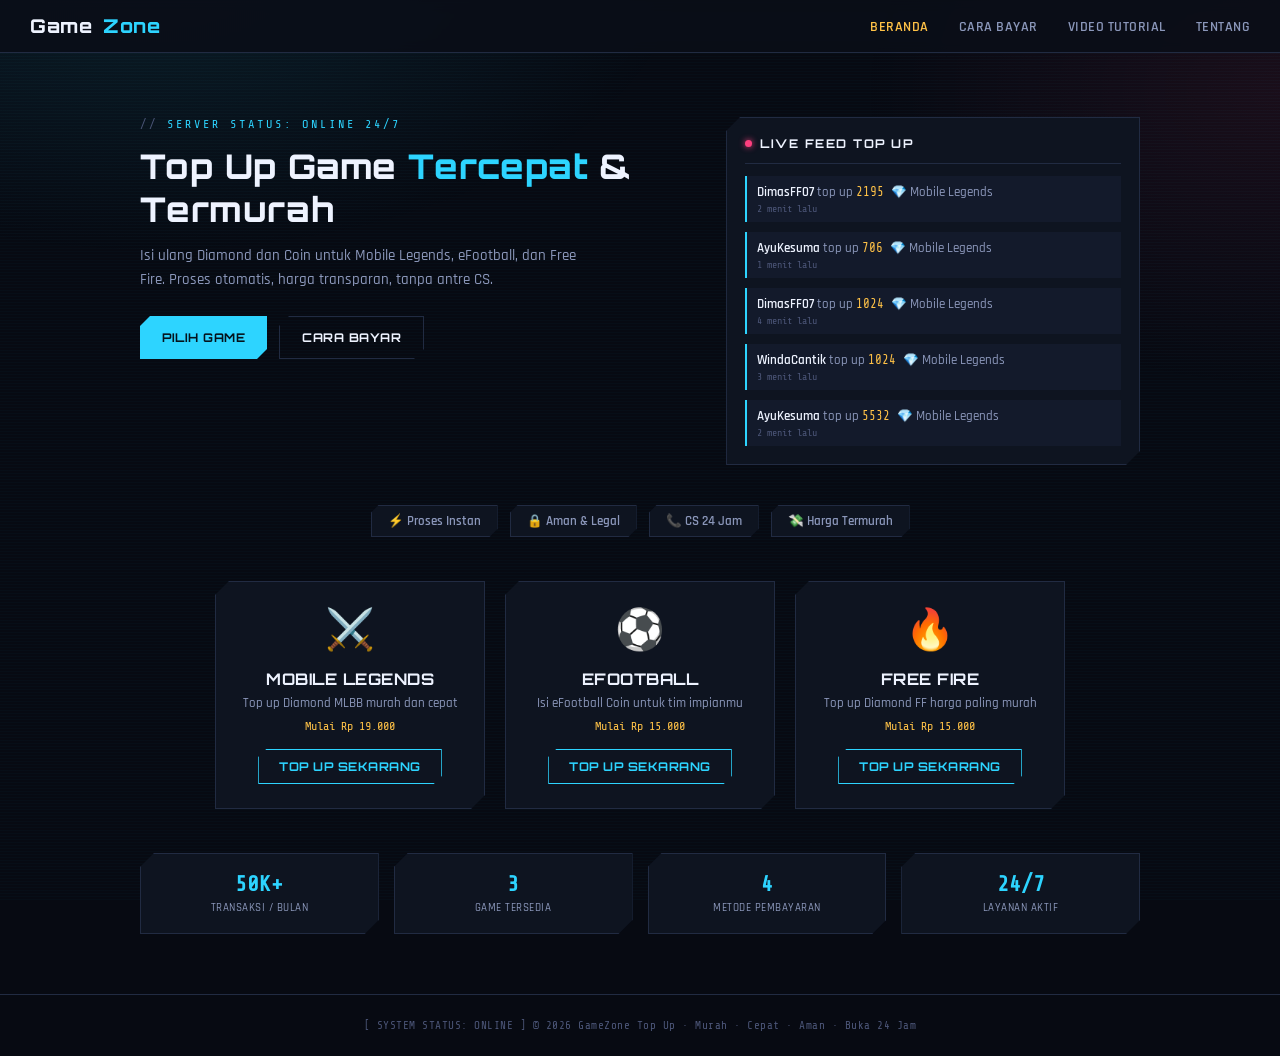
==== commit f10ae8f4: "update footer" ====
--- a/index.html
+++ b/index.html
@@ -499,7 +499,7 @@
 </style>
 </head>
 <body>
-
+  
 <div class="scan-overlay" aria-hidden="true"></div>
 
 <!-- NAVBAR -->
@@ -792,7 +792,7 @@
   </div>
 </div>
 
-<footer>[ SYSTEM STATUS: ONLINE ] © 2025 GameZone Top Up · Murah · Cepat · Aman · Buka 24 Jam</footer>
+<footer>[ SYSTEM STATUS: ONLINE ] © 2026 GameZone Top Up · Murah · Cepat · Aman · Buka 24 Jam</footer>
 
 <script>
   // DATA NOMINAL
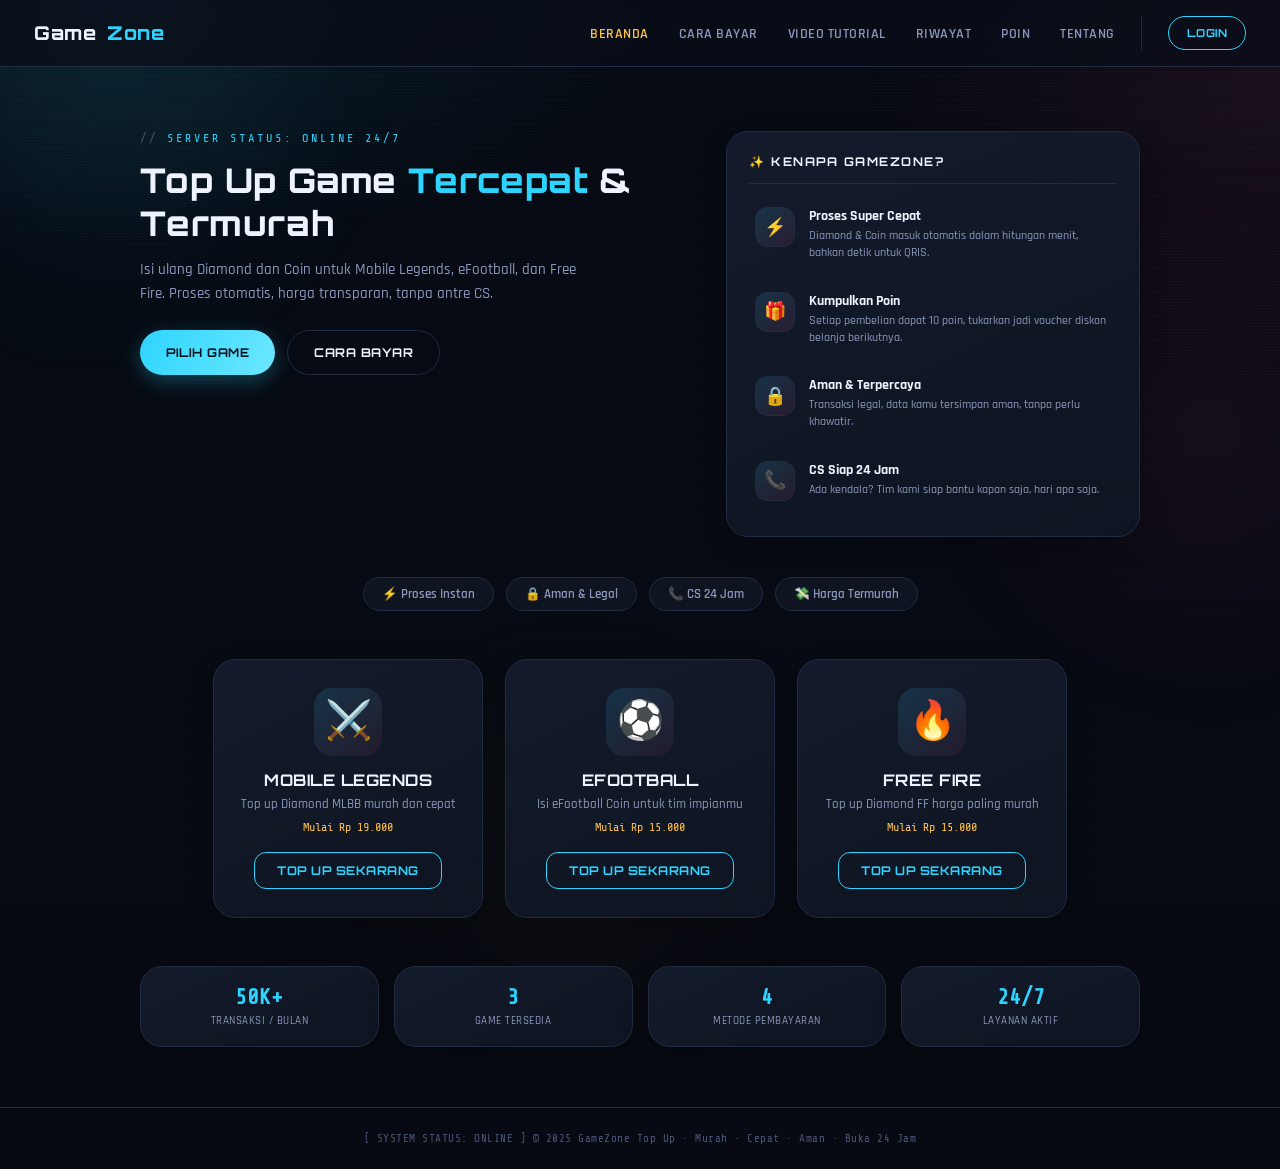
==== commit 678ad914: "update login" ====
--- a/index.html
+++ b/index.html
@@ -18,6 +18,10 @@
     --text-hi: #eef3ff;
     --text-mid: #8b97ba;
     --text-low: #4c5678;
+    --radius-lg: 22px;
+    --radius-md: 16px;
+    --radius-sm: 12px;
+    --ease: cubic-bezier(0.22, 1, 0.36, 1);
   }
 
   * { margin: 0; padding: 0; box-sizing: border-box; }
@@ -38,10 +42,21 @@
     pointer-events: none;
     z-index: 0;
     background:
-      repeating-linear-gradient(0deg, rgba(45,212,255,0.025) 0px, rgba(45,212,255,0.025) 1px, transparent 1px, transparent 3px),
+      repeating-linear-gradient(0deg, rgba(45,212,255,0.02) 0px, rgba(45,212,255,0.02) 1px, transparent 1px, transparent 3px),
       radial-gradient(ellipse 900px 500px at 12% -5%, rgba(45,212,255,0.10), transparent 60%),
       radial-gradient(ellipse 700px 500px at 100% 10%, rgba(255,63,127,0.08), transparent 60%);
   }
+  .blob {
+    position: fixed;
+    border-radius: 50%;
+    filter: blur(90px);
+    pointer-events: none;
+    z-index: 0;
+    opacity: 0.35;
+  }
+  .blob-1 { width: 420px; height: 420px; top: -120px; left: -100px; background: radial-gradient(circle, rgba(45,212,255,0.35), transparent 70%); }
+  .blob-2 { width: 460px; height: 460px; top: 200px; right: -160px; background: radial-gradient(circle, rgba(255,63,127,0.3), transparent 70%); }
+  .blob-3 { width: 380px; height: 380px; bottom: -140px; left: 30%; background: radial-gradient(circle, rgba(255,194,71,0.18), transparent 70%); }
 
   h1, h2, h3, .display {
     font-family: 'Orbitron', sans-serif;
@@ -52,19 +67,21 @@
     font-family: 'Share Tech Mono', monospace;
   }
 
-  /* ===== HUD PANEL (signature clipped-corner card) ===== */
+  /* ===== HUD PANEL (signature card, kini lebih soft) ===== */
   .hud-panel {
-    background: var(--bg-panel);
+    background: linear-gradient(155deg, var(--bg-panel-raised), var(--bg-panel));
     border: 1px solid var(--border-line);
-    clip-path: polygon(14px 0, 100% 0, 100% calc(100% - 14px), calc(100% - 14px) 100%, 0 100%, 0 14px);
+    border-radius: var(--radius-lg);
     position: relative;
+    box-shadow: 0 8px 24px rgba(0,0,0,0.25);
+    transition: border-color 0.3s var(--ease), box-shadow 0.3s var(--ease), transform 0.3s var(--ease);
   }
 
   /* ===== NAVBAR ===== */
   nav {
-    background: rgba(10,14,24,0.9);
-    backdrop-filter: blur(6px);
-    padding: 14px 30px;
+    background: rgba(10,14,24,0.75);
+    backdrop-filter: blur(14px);
+    padding: 16px 34px;
     display: flex;
     justify-content: space-between;
     align-items: center;
@@ -108,6 +125,51 @@
   .nav-links a:hover { color: var(--cyan); }
   .nav-links a.active { color: var(--gold); }
 
+  /* ===== AUTH AREA (navbar) ===== */
+  .nav-right { display: flex; align-items: center; }
+  .auth-area { display: flex; align-items: center; gap: 14px; margin-left: 26px; padding-left: 26px; border-left: 1px solid var(--border-line); }
+  .btn-nav-login {
+    background: transparent;
+    border: 1px solid var(--cyan);
+    color: var(--cyan);
+    font-family: 'Orbitron', sans-serif;
+    font-size: 11px;
+    font-weight: 700;
+    letter-spacing: 0.5px;
+    padding: 9px 18px;
+    cursor: pointer;
+    text-transform: uppercase;
+    border-radius: 999px;
+    transition: background 0.25s var(--ease), color 0.25s var(--ease), transform 0.25s var(--ease);
+  }
+  .btn-nav-login:hover { background: var(--cyan); color: #05131c; transform: translateY(-2px); }
+  .user-chip { display: flex; align-items: center; gap: 10px; }
+  .user-chip .avatar {
+    width: 30px; height: 30px;
+    border-radius: 50%;
+    background: linear-gradient(140deg, rgba(45,212,255,0.25), rgba(255,63,127,0.18));
+    border: 1px solid var(--cyan);
+    display: flex; align-items: center; justify-content: center;
+    font-family: 'Orbitron', sans-serif; font-size: 12px; font-weight: 700;
+    color: var(--cyan);
+  }
+  .user-chip .uname { font-size: 13px; font-weight: 600; color: var(--text-hi); font-family: 'Share Tech Mono', monospace; }
+  .user-chip .upoin { font-size: 10.5px; color: var(--gold); font-family: 'Share Tech Mono', monospace; margin-top: 1px; }
+  .btn-logout {
+    background: transparent;
+    border: 1px solid var(--border-line);
+    color: var(--text-mid);
+    font-size: 11px;
+    font-weight: 600;
+    padding: 7px 14px;
+    cursor: pointer;
+    text-transform: uppercase;
+    letter-spacing: 0.5px;
+    border-radius: 999px;
+    transition: all 0.25s var(--ease);
+  }
+  .btn-logout:hover { border-color: var(--magenta); color: var(--magenta); }
+
   /* ===== HALAMAN ===== */
   .page { display: none; padding: 34px 20px 20px; max-width: 1040px; margin: 0 auto; position: relative; z-index: 1; }
   .page.active { display: block; }
@@ -127,7 +189,7 @@
     max-width: 640px;
     margin: 0 auto;
     padding: 8px 18px;
-    clip-path: polygon(10px 0, 100% 0, 100% calc(100% - 10px), calc(100% - 10px) 100%, 0 100%, 0 10px);
+    border-radius: var(--radius-sm);
     border: 1px solid var(--magenta);
   }
   .flashsale-banner.show { display: block; }
@@ -167,99 +229,111 @@
     font-size: 12px;
     font-weight: 700;
     letter-spacing: 0.5px;
-    padding: 13px 22px;
+    padding: 14px 26px;
     cursor: pointer;
     border: none;
     text-transform: uppercase;
-    clip-path: polygon(10px 0, 100% 0, 100% calc(100% - 10px), calc(100% - 10px) 100%, 0 100%, 0 10px);
-    transition: transform 0.15s, opacity 0.15s;
-  }
-  .btn-primary { background: var(--cyan); color: #05131c; }
-  .btn-primary:hover { opacity: 0.85; }
+    border-radius: 999px;
+    transition: transform 0.25s var(--ease), opacity 0.25s var(--ease), box-shadow 0.25s var(--ease);
+  }
+  .btn-primary { background: linear-gradient(120deg, var(--cyan), #6de8ff); color: #05131c; box-shadow: 0 6px 20px rgba(45,212,255,0.28); }
+  .btn-primary:hover { opacity: 0.92; transform: translateY(-2px); box-shadow: 0 10px 26px rgba(45,212,255,0.38); }
   .btn-ghost { background: transparent; color: var(--text-hi); border: 1px solid var(--border-line); }
-  .btn-ghost:hover { border-color: var(--cyan); color: var(--cyan); }
-
-  /* ===== LIVE TICKER (signature element) ===== */
-  .ticker-panel { padding: 18px; display: flex; flex-direction: column; }
-  .ticker-head {
+  .btn-ghost:hover { border-color: var(--cyan); color: var(--cyan); transform: translateY(-2px); }
+
+  /* ===== HERO HIGHLIGHT PANEL (pengganti live feed) ===== */
+  .highlight-panel { padding: 22px; display: flex; flex-direction: column; gap: 4px; }
+  .highlight-head {
     font-family: 'Orbitron', sans-serif;
     font-size: 12px;
     font-weight: 700;
     color: var(--text-hi);
     letter-spacing: 1.5px;
+    padding-bottom: 14px;
+    margin-bottom: 6px;
+    border-bottom: 1px solid var(--border-line);
+  }
+  .highlight-row {
     display: flex;
-    align-items: center;
-    gap: 8px;
-    padding-bottom: 12px;
-    margin-bottom: 12px;
-    border-bottom: 1px solid var(--border-line);
-  }
-  .dot-live { width: 7px; height: 7px; border-radius: 50%; background: var(--magenta); box-shadow: 0 0 6px var(--magenta); animation: blink 1.4s ease-in-out infinite; }
-  .ticker-list { display: flex; flex-direction: column; gap: 10px; overflow: hidden; flex: 1; min-height: 220px; }
-  .ticker-item {
-    font-size: 12.5px;
-    color: var(--text-mid);
-    padding: 8px 10px;
-    background: var(--bg-panel-raised);
-    border-left: 2px solid var(--cyan);
-    animation: slideIn 0.4s ease;
-  }
-  .ticker-item .t-name { color: var(--text-hi); font-weight: 600; font-family: 'Rajdhani', sans-serif; }
-  .ticker-item .t-item { color: var(--gold); }
-  .ticker-item .t-time { display: block; color: var(--text-low); font-size: 10px; margin-top: 3px; }
-  @keyframes slideIn { from { opacity: 0; transform: translateY(-8px); } to { opacity: 1; transform: translateY(0); } }
+    align-items: flex-start;
+    gap: 14px;
+    padding: 13px 6px;
+    border-radius: var(--radius-sm);
+    transition: background 0.25s var(--ease), transform 0.25s var(--ease);
+  }
+  .highlight-row:hover { background: rgba(45,212,255,0.06); transform: translateX(4px); }
+  .highlight-row .hl-ic {
+    width: 40px; height: 40px;
+    min-width: 40px;
+    border-radius: 12px;
+    display: flex; align-items: center; justify-content: center;
+    font-size: 18px;
+    background: linear-gradient(140deg, rgba(45,212,255,0.15), rgba(255,63,127,0.1));
+    border: 1px solid var(--border-line);
+  }
+  .highlight-row .hl-title { font-size: 13.5px; font-weight: 700; color: var(--text-hi); }
+  .highlight-row .hl-sub { font-size: 11.5px; color: var(--text-mid); margin-top: 2px; line-height: 1.5; }
 
   /* ===== BADGES ===== */
-  .badge-row { display: flex; justify-content: center; gap: 12px; flex-wrap: wrap; margin-bottom: 44px; }
+  .badge-row { display: flex; justify-content: center; gap: 12px; flex-wrap: wrap; margin-bottom: 48px; }
   .badge {
     background: var(--bg-panel);
     border: 1px solid var(--border-line);
-    padding: 7px 16px;
+    padding: 8px 18px;
     font-size: 12.5px;
     color: var(--text-mid);
     font-weight: 600;
-    clip-path: polygon(8px 0, 100% 0, 100% calc(100% - 8px), calc(100% - 8px) 100%, 0 100%, 0 8px);
-  }
+    border-radius: 999px;
+    transition: border-color 0.25s var(--ease), color 0.25s var(--ease), transform 0.25s var(--ease);
+  }
+  .badge:hover { border-color: var(--cyan); color: var(--cyan); transform: translateY(-2px); }
 
   /* ===== GAME CARDS ===== */
-  .game-cards { display: flex; gap: 20px; justify-content: center; flex-wrap: wrap; margin-bottom: 44px; }
+  .game-cards { display: flex; gap: 22px; justify-content: center; flex-wrap: wrap; margin-bottom: 48px; }
   .game-card {
     width: 270px;
-    padding: 24px 20px;
+    padding: 28px 22px;
     cursor: pointer;
     text-align: center;
-    transition: transform 0.2s, border-color 0.2s;
+    transition: transform 0.3s var(--ease), border-color 0.3s var(--ease), box-shadow 0.3s var(--ease);
     position: relative;
-  }
-  .game-card::before, .game-card::after {
+    overflow: hidden;
+  }
+  .game-card::before {
     content: '';
     position: absolute;
-    width: 16px; height: 16px;
-    border: 2px solid var(--cyan);
+    inset: 0;
+    background: radial-gradient(circle at 50% 0%, rgba(45,212,255,0.12), transparent 65%);
     opacity: 0;
-    transition: opacity 0.2s;
-  }
-  .game-card::before { top: -1px; left: -1px; border-right: none; border-bottom: none; }
-  .game-card::after { bottom: -1px; right: -1px; border-left: none; border-top: none; }
-  .game-card:hover { transform: translateY(-5px); border-color: var(--cyan); }
-  .game-card:hover::before, .game-card:hover::after { opacity: 1; }
-
-  .game-card .icon { font-size: 40px; margin-bottom: 12px; }
-  .game-card h3 { font-size: 16px; color: var(--text-hi); margin-bottom: 6px; text-transform: uppercase; letter-spacing: 0.5px; }
-  .game-card p { font-size: 13px; color: var(--text-mid); margin-bottom: 8px; }
-  .game-card .price-from { font-size: 12px; color: var(--gold); margin-bottom: 16px; display: block; }
+    transition: opacity 0.3s var(--ease);
+  }
+  .game-card:hover { transform: translateY(-6px); border-color: var(--cyan); box-shadow: 0 14px 32px rgba(45,212,255,0.15); }
+  .game-card:hover::before { opacity: 1; }
+
+  .game-card .icon {
+    font-size: 38px; margin-bottom: 14px;
+    width: 68px; height: 68px;
+    display: flex; align-items: center; justify-content: center;
+    margin-left: auto; margin-right: auto;
+    background: linear-gradient(140deg, rgba(45,212,255,0.14), rgba(255,63,127,0.08));
+    border-radius: 18px;
+    position: relative; z-index: 1;
+  }
+  .game-card h3 { font-size: 16px; color: var(--text-hi); margin-bottom: 6px; text-transform: uppercase; letter-spacing: 0.5px; position: relative; z-index: 1; }
+  .game-card p { font-size: 13px; color: var(--text-mid); margin-bottom: 8px; position: relative; z-index: 1; }
+  .game-card .price-from { font-size: 12px; color: var(--gold); margin-bottom: 18px; display: block; position: relative; z-index: 1; }
   .game-card .btn-topup {
     background: transparent;
     border: 1px solid var(--cyan);
     color: var(--cyan);
-    padding: 9px 20px;
+    padding: 10px 22px;
     cursor: pointer;
     font-size: 12px;
     font-weight: 700;
     font-family: 'Orbitron', sans-serif;
     text-transform: uppercase;
     letter-spacing: 0.5px;
-    clip-path: polygon(8px 0, 100% 0, 100% calc(100% - 8px), calc(100% - 8px) 100%, 0 100%, 0 8px);
+    border-radius: var(--radius-sm);
     transition: background 0.2s, color 0.2s;
   }
   .game-card .btn-topup:hover { background: var(--cyan); color: #05131c; }
@@ -300,27 +374,29 @@
     width: 100%;
     background: var(--bg-void);
     border: 1px solid var(--border-line);
-    padding: 11px 14px;
+    border-radius: var(--radius-sm);
+    padding: 12px 15px;
     color: var(--text-hi);
     font-size: 14px;
     font-family: 'Share Tech Mono', monospace;
     outline: none;
-    transition: border-color 0.2s;
-  }
-  .form-section input:focus, .form-section select:focus { border-color: var(--cyan); }
+    transition: border-color 0.25s var(--ease), box-shadow 0.25s var(--ease);
+  }
+  .form-section input:focus, .form-section select:focus { border-color: var(--cyan); box-shadow: 0 0 0 3px rgba(45,212,255,0.12); }
   .form-section select option { background: var(--bg-panel); }
 
   .nominal-grid { display: grid; grid-template-columns: repeat(3, 1fr); gap: 10px; margin-top: 8px; }
   .nominal-item {
     background: var(--bg-panel-raised);
     border: 1px solid var(--border-line);
-    padding: 13px 8px;
+    border-radius: var(--radius-sm);
+    padding: 14px 8px;
     text-align: center;
     cursor: pointer;
-    transition: all 0.15s;
-  }
-  .nominal-item:hover { border-color: var(--cyan); }
-  .nominal-item.selected { border-color: var(--gold); background: #241a0c; }
+    transition: all 0.22s var(--ease);
+  }
+  .nominal-item:hover { border-color: var(--cyan); transform: translateY(-2px); }
+  .nominal-item.selected { border-color: var(--gold); background: #241a0c; box-shadow: 0 6px 16px rgba(255,194,71,0.15); }
   .nominal-item .dm { font-size: 13px; font-weight: 600; color: var(--text-hi); font-family: 'Rajdhani', sans-serif; }
   .nominal-item .harga { font-size: 11px; color: var(--text-mid); margin-top: 4px; }
 
@@ -328,47 +404,49 @@
   .bayar-item {
     background: var(--bg-panel-raised);
     border: 1px solid var(--border-line);
-    padding: 15px 8px;
+    border-radius: var(--radius-sm);
+    padding: 16px 8px;
     text-align: center;
     cursor: pointer;
-    transition: all 0.15s;
+    transition: all 0.22s var(--ease);
     font-size: 13px;
     font-weight: 600;
   }
-  .bayar-item:hover { border-color: var(--cyan); }
-  .bayar-item.selected { border-color: #22e07a; background: #0a1f14; color: #7cf7b0; }
+  .bayar-item:hover { border-color: var(--cyan); transform: translateY(-2px); }
+  .bayar-item.selected { border-color: #22e07a; background: #0a1f14; color: #7cf7b0; box-shadow: 0 6px 16px rgba(34,224,122,0.15); }
   .bayar-item .pay-icon { font-size: 19px; margin-bottom: 5px; }
 
   .total-box {
-    background: var(--bg-panel-raised);
+    background: linear-gradient(120deg, rgba(45,212,255,0.08), rgba(255,63,127,0.05));
     border: 1px solid var(--cyan);
-    padding: 16px 18px;
+    border-radius: var(--radius-md);
+    padding: 18px 20px;
     margin-top: 22px;
     display: flex;
     justify-content: space-between;
     align-items: center;
-    clip-path: polygon(10px 0, 100% 0, 100% calc(100% - 10px), calc(100% - 10px) 100%, 0 100%, 0 10px);
   }
   .total-box .label { font-size: 12px; color: var(--text-mid); text-transform: uppercase; letter-spacing: 1px; }
-  .total-box .amount { font-size: 19px; font-weight: 700; color: var(--gold); }
+  .total-box .amount { font-size: 20px; font-weight: 700; color: var(--gold); }
 
   .btn-beli {
     width: 100%;
-    background: var(--cyan);
+    background: linear-gradient(120deg, var(--cyan), #6de8ff);
     color: #05131c;
     border: none;
-    padding: 14px;
+    border-radius: 999px;
+    padding: 15px;
     font-size: 14px;
     font-weight: 700;
     font-family: 'Orbitron', sans-serif;
     text-transform: uppercase;
     letter-spacing: 1px;
     cursor: pointer;
-    margin-top: 16px;
-    clip-path: polygon(10px 0, 100% 0, 100% calc(100% - 10px), calc(100% - 10px) 100%, 0 100%, 0 10px);
-    transition: opacity 0.2s;
-  }
-  .btn-beli:hover { opacity: 0.85; }
+    margin-top: 18px;
+    box-shadow: 0 8px 22px rgba(45,212,255,0.25);
+    transition: opacity 0.25s var(--ease), transform 0.25s var(--ease);
+  }
+  .btn-beli:hover { opacity: 0.92; transform: translateY(-2px); }
 
   /* ===== CARA PEMBAYARAN ===== */
   .page-title { font-family: 'Orbitron', sans-serif; font-size: 20px; color: var(--text-hi); margin-bottom: 6px; text-transform: uppercase; }
@@ -386,7 +464,7 @@
     transition: all 0.2s;
     text-transform: uppercase;
     letter-spacing: 0.5px;
-    clip-path: polygon(8px 0, 100% 0, 100% calc(100% - 8px), calc(100% - 8px) 100%, 0 100%, 0 8px);
+    border-radius: var(--radius-sm);
   }
   .pay-tab:hover { border-color: var(--cyan); color: var(--cyan); }
   .pay-tab.active { border-color: var(--gold); color: var(--gold); background: #201a0c; }
@@ -451,8 +529,210 @@
     font-family: 'Orbitron', sans-serif;
     text-transform: uppercase;
     letter-spacing: 0.5px;
-    clip-path: polygon(8px 0, 100% 0, 100% calc(100% - 8px), calc(100% - 8px) 100%, 0 100%, 0 8px);
-  }
+    border-radius: var(--radius-sm);
+  }
+
+  /* ===== LOGIN / DAFTAR ===== */
+  .auth-wrap { max-width: 420px; margin: 0 auto; }
+  .auth-tabs { display: flex; gap: 10px; margin-bottom: 20px; }
+  .auth-tab {
+    flex: 1;
+    text-align: center;
+    background: var(--bg-panel);
+    border: 1px solid var(--border-line);
+    padding: 11px;
+    font-size: 12px;
+    font-weight: 700;
+    cursor: pointer;
+    color: var(--text-mid);
+    text-transform: uppercase;
+    letter-spacing: 0.5px;
+    transition: all 0.2s;
+    border-radius: var(--radius-sm);
+  }
+  .auth-tab:hover { border-color: var(--cyan); color: var(--cyan); }
+  .auth-tab.active { border-color: var(--gold); color: var(--gold); background: #201a0c; }
+  .auth-content { display: none; }
+  .auth-content.active { display: block; }
+  .auth-error {
+    display: none;
+    background: #2a0e16;
+    border-left: 2px solid var(--magenta);
+    color: #ff9fc0;
+    padding: 10px 14px;
+    font-size: 12.5px;
+    margin-top: 14px;
+  }
+  .auth-error.show { display: block; }
+  .auth-success {
+    display: none;
+    background: #0a1f14;
+    border-left: 2px solid #22e07a;
+    color: #7cf7b0;
+    padding: 10px 14px;
+    font-size: 12.5px;
+    margin-top: 14px;
+  }
+  .auth-success.show { display: block; }
+  .auth-hint { font-size: 11.5px; color: var(--text-low); margin-top: 16px; text-align: center; line-height: 1.6; }
+
+  /* ===== RIWAYAT PEMBELIAN ===== */
+  .riwayat-empty {
+    text-align: center;
+    padding: 50px 20px;
+    color: var(--text-mid);
+  }
+  .riwayat-empty .ic { font-size: 40px; margin-bottom: 14px; }
+  .riwayat-locked { text-align: center; padding: 60px 20px; }
+  .riwayat-locked .ic { font-size: 46px; margin-bottom: 16px; }
+  .riwayat-locked p { color: var(--text-mid); font-size: 14px; margin-bottom: 22px; }
+
+  .riwayat-list { display: flex; flex-direction: column; gap: 12px; }
+  .riwayat-card {
+    padding: 16px 18px;
+    display: flex;
+    justify-content: space-between;
+    align-items: center;
+    gap: 14px;
+    flex-wrap: wrap;
+  }
+  .riwayat-card .rw-left { display: flex; align-items: center; gap: 14px; }
+  .riwayat-card .rw-icon { font-size: 26px; }
+  .riwayat-card .rw-game { font-size: 14px; font-weight: 700; color: var(--text-hi); text-transform: uppercase; letter-spacing: 0.3px; }
+  .riwayat-card .rw-item { font-size: 12.5px; color: var(--gold); font-family: 'Share Tech Mono', monospace; margin-top: 3px; }
+  .riwayat-card .rw-meta { font-size: 11px; color: var(--text-low); font-family: 'Share Tech Mono', monospace; margin-top: 4px; }
+  .riwayat-card .rw-right { text-align: right; }
+  .riwayat-card .rw-total { font-size: 15px; font-weight: 700; color: var(--cyan); font-family: 'Share Tech Mono', monospace; }
+  .riwayat-card .rw-status {
+    display: inline-block;
+    margin-top: 6px;
+    font-size: 10px;
+    font-weight: 700;
+    letter-spacing: 0.5px;
+    padding: 3px 10px;
+    border-radius: 999px;
+    background: #0a1f14;
+    color: #7cf7b0;
+    border: 1px solid #1c5c3a;
+    text-transform: uppercase;
+  }
+  .riwayat-summary { display: flex; gap: 15px; margin-bottom: 22px; flex-wrap: wrap; }
+
+  /* ===== POIN & VOUCHER ===== */
+  .poin-hero {
+    display: flex;
+    align-items: center;
+    justify-content: space-between;
+    flex-wrap: wrap;
+    gap: 20px;
+    padding: 26px 28px;
+    margin-bottom: 30px;
+    background: linear-gradient(135deg, rgba(45,212,255,0.12), rgba(255,63,127,0.08));
+    border: 1px solid var(--cyan);
+  }
+  .poin-hero .ph-left .ph-label { font-size: 12px; color: var(--text-mid); text-transform: uppercase; letter-spacing: 1px; }
+  .poin-hero .ph-left .ph-num { font-family: 'Orbitron', sans-serif; font-size: 36px; font-weight: 800; color: var(--gold); margin-top: 4px; }
+  .poin-hero .ph-left .ph-num span { font-size: 15px; color: var(--text-mid); font-weight: 600; }
+  .poin-hero .ph-right { font-size: 13px; color: var(--text-mid); max-width: 260px; line-height: 1.6; }
+  .poin-hero .ph-right strong { color: var(--cyan); }
+
+  .section-label {
+    font-family: 'Orbitron', sans-serif;
+    font-size: 13px;
+    font-weight: 700;
+    color: var(--text-hi);
+    text-transform: uppercase;
+    letter-spacing: 1px;
+    margin-bottom: 16px;
+    margin-top: 8px;
+    display: flex;
+    align-items: center;
+    gap: 8px;
+  }
+
+  .reward-grid { display: grid; grid-template-columns: repeat(3, 1fr); gap: 16px; margin-bottom: 36px; }
+  .reward-card {
+    padding: 22px 18px;
+    text-align: center;
+    transition: transform 0.3s var(--ease), border-color 0.3s var(--ease);
+  }
+  .reward-card:hover { transform: translateY(-4px); border-color: var(--gold); }
+  .reward-card .rc-ic { font-size: 32px; margin-bottom: 10px; }
+  .reward-card .rc-title { font-size: 14.5px; font-weight: 700; color: var(--text-hi); margin-bottom: 6px; }
+  .reward-card .rc-desc { font-size: 11.5px; color: var(--text-mid); margin-bottom: 14px; line-height: 1.5; min-height: 32px; }
+  .reward-card .rc-cost {
+    display: inline-block;
+    font-family: 'Share Tech Mono', monospace;
+    font-size: 12.5px;
+    color: var(--gold);
+    background: #201a0c;
+    border: 1px solid #4a3a17;
+    border-radius: 999px;
+    padding: 4px 14px;
+    margin-bottom: 16px;
+  }
+  .btn-tukar {
+    width: 100%;
+    background: transparent;
+    border: 1px solid var(--gold);
+    color: var(--gold);
+    padding: 10px;
+    font-size: 12px;
+    font-weight: 700;
+    font-family: 'Orbitron', sans-serif;
+    text-transform: uppercase;
+    letter-spacing: 0.5px;
+    border-radius: 999px;
+    cursor: pointer;
+    transition: all 0.25s var(--ease);
+  }
+  .btn-tukar:hover:not(:disabled) { background: var(--gold); color: #221703; transform: translateY(-2px); }
+  .btn-tukar:disabled { opacity: 0.35; cursor: not-allowed; }
+
+  .voucher-list { display: flex; flex-direction: column; gap: 12px; }
+  .voucher-card {
+    padding: 16px 18px;
+    display: flex;
+    align-items: center;
+    justify-content: space-between;
+    gap: 14px;
+    flex-wrap: wrap;
+    border-style: dashed;
+  }
+  .voucher-card.terpakai { opacity: 0.45; }
+  .voucher-card .vc-left { display: flex; align-items: center; gap: 14px; }
+  .voucher-card .vc-ic { font-size: 24px; }
+  .voucher-card .vc-code { font-family: 'Share Tech Mono', monospace; font-size: 14px; font-weight: 700; color: var(--gold); letter-spacing: 1px; }
+  .voucher-card .vc-desc { font-size: 11.5px; color: var(--text-mid); margin-top: 3px; }
+  .voucher-card .vc-status {
+    font-size: 10px;
+    font-weight: 700;
+    padding: 4px 12px;
+    border-radius: 999px;
+    text-transform: uppercase;
+    letter-spacing: 0.5px;
+  }
+  .voucher-card .vc-status.aktif { background: #0a1f14; color: #7cf7b0; border: 1px solid #1c5c3a; }
+  .voucher-card .vc-status.habis { background: #1c1c24; color: var(--text-low); border: 1px solid var(--border-line); }
+  .poin-empty { text-align: center; padding: 40px 20px; color: var(--text-mid); }
+  .poin-locked { text-align: center; padding: 60px 20px; }
+  .poin-locked .ic { font-size: 46px; margin-bottom: 16px; }
+  .poin-locked p { color: var(--text-mid); font-size: 14px; margin-bottom: 22px; }
+
+  /* ===== VOUCHER DI CHECKOUT ===== */
+  .voucher-select-row { display: flex; gap: 10px; align-items: center; margin-top: 8px; }
+  .voucher-select-row select { flex: 1; }
+  .voucher-applied {
+    display: none;
+    margin-top: 10px;
+    padding: 10px 14px;
+    background: #0a1f14;
+    border: 1px solid #1c5c3a;
+    color: #7cf7b0;
+    font-size: 12px;
+    border-radius: var(--radius-sm);
+  }
+  .voucher-applied.show { display: block; }
 
   /* ===== TENTANG (crew roster) ===== */
   .crew-table { width: 100%; border-collapse: collapse; font-size: 13.5px; }
@@ -487,7 +767,7 @@
 
   @media (max-width: 760px) {
     .hero { grid-template-columns: 1fr; }
-    .ticker-list { min-height: 160px; }
+    .highlight-panel { padding: 18px; }
   }
   @media (max-width: 600px) {
     .nominal-grid { grid-template-columns: repeat(2, 1fr); }
@@ -495,21 +775,35 @@
     .nav-links a { margin-left: 12px; font-size: 11px; }
     .logo { font-size: 16px; }
     .hero h1 { font-size: 26px; }
+    nav { flex-wrap: wrap; gap: 10px; }
+    .nav-right { width: 100%; flex-wrap: wrap; gap: 10px; justify-content: space-between; }
+    .auth-area { margin-left: 0; padding-left: 0; border-left: none; }
+    .user-chip .uname { display: none; }
+    .reward-grid { grid-template-columns: 1fr; }
+    .poin-hero { flex-direction: column; align-items: flex-start; }
   }
 </style>
 </head>
 <body>
-  
+
 <div class="scan-overlay" aria-hidden="true"></div>
+<div class="blob blob-1" aria-hidden="true"></div>
+<div class="blob blob-2" aria-hidden="true"></div>
+<div class="blob blob-3" aria-hidden="true"></div>
 
 <!-- NAVBAR -->
 <nav>
   <div class="logo">Game<span>Zone</span></div>
-  <div class="nav-links">
-    <a onclick="showPage('beranda')" class="active" id="nav-beranda">Beranda</a>
-    <a onclick="showPage('bayar')" id="nav-bayar">Cara Bayar</a>
-    <a onclick="showPage('tutorial')" id="nav-tutorial">Video Tutorial</a>
-    <a onclick="showPage('tentang')" id="nav-tentang">Tentang</a>
+  <div class="nav-right">
+    <div class="nav-links">
+      <a onclick="showPage('beranda')" class="active" id="nav-beranda">Beranda</a>
+      <a onclick="showPage('bayar')" id="nav-bayar">Cara Bayar</a>
+      <a onclick="showPage('tutorial')" id="nav-tutorial">Video Tutorial</a>
+      <a onclick="showPage('riwayat')" id="nav-riwayat">Riwayat</a>
+      <a onclick="showPage('poin')" id="nav-poin">Poin</a>
+      <a onclick="showPage('tentang')" id="nav-tentang">Tentang</a>
+    </div>
+    <div class="auth-area" id="authArea"></div>
   </div>
 </nav>
 
@@ -534,9 +828,36 @@
         <button class="btn-ghost" onclick="showPage('bayar')">Cara Bayar</button>
       </div>
     </div>
-    <div class="hero-right hud-panel ticker-panel">
-      <div class="ticker-head"><span class="dot-live"></span> LIVE FEED TOP UP</div>
-      <div class="ticker-list" id="tickerList"></div>
+    <div class="hero-right hud-panel highlight-panel">
+      <div class="highlight-head">✨ KENAPA GAMEZONE?</div>
+      <div class="highlight-row">
+        <div class="hl-ic">⚡</div>
+        <div>
+          <div class="hl-title">Proses Super Cepat</div>
+          <div class="hl-sub">Diamond & Coin masuk otomatis dalam hitungan menit, bahkan detik untuk QRIS.</div>
+        </div>
+      </div>
+      <div class="highlight-row">
+        <div class="hl-ic">🎁</div>
+        <div>
+          <div class="hl-title">Kumpulkan Poin</div>
+          <div class="hl-sub">Setiap pembelian dapat 10 poin, tukarkan jadi voucher diskon belanja berikutnya.</div>
+        </div>
+      </div>
+      <div class="highlight-row">
+        <div class="hl-ic">🔒</div>
+        <div>
+          <div class="hl-title">Aman & Terpercaya</div>
+          <div class="hl-sub">Transaksi legal, data kamu tersimpan aman, tanpa perlu khawatir.</div>
+        </div>
+      </div>
+      <div class="highlight-row">
+        <div class="hl-ic">📞</div>
+        <div>
+          <div class="hl-title">CS Siap 24 Jam</div>
+          <div class="hl-sub">Ada kendala? Tim kami siap bantu kapan saja, hari apa saja.</div>
+        </div>
+      </div>
     </div>
   </section>
 
@@ -614,6 +935,14 @@
     <label>Metode Pembayaran</label>
     <div class="bayar-grid" id="bayar-ml"></div>
 
+    <label>Voucher Diskon (Opsional)</label>
+    <div class="voucher-select-row">
+      <select id="voucher-ml" onchange="pilihVoucher('ml')">
+        <option value="">Tanpa Voucher</option>
+      </select>
+    </div>
+    <div class="voucher-applied" id="voucher-applied-ml"></div>
+
     <div class="total-box">
       <div class="label">Total Pembayaran</div>
       <div class="amount" id="total-ml">Rp 0</div>
@@ -643,6 +972,14 @@
     <label>Metode Pembayaran</label>
     <div class="bayar-grid" id="bayar-ef"></div>
 
+    <label>Voucher Diskon (Opsional)</label>
+    <div class="voucher-select-row">
+      <select id="voucher-ef" onchange="pilihVoucher('ef')">
+        <option value="">Tanpa Voucher</option>
+      </select>
+    </div>
+    <div class="voucher-applied" id="voucher-applied-ef"></div>
+
     <div class="total-box">
       <div class="label">Total Pembayaran</div>
       <div class="amount" id="total-ef">Rp 0</div>
@@ -671,6 +1008,14 @@
 
     <label>Metode Pembayaran</label>
     <div class="bayar-grid" id="bayar-ff"></div>
+
+    <label>Voucher Diskon (Opsional)</label>
+    <div class="voucher-select-row">
+      <select id="voucher-ff" onchange="pilihVoucher('ff')">
+        <option value="">Tanpa Voucher</option>
+      </select>
+    </div>
+    <div class="voucher-applied" id="voucher-applied-ff"></div>
 
     <div class="total-box">
       <div class="label">Total Pembayaran</div>
@@ -766,6 +1111,58 @@
   </div>
 </div>
 
+<!-- ===== LOGIN / DAFTAR ===== -->
+<div class="page" id="page-login">
+  <div class="page-title">🔐 Login / Daftar Akun</div>
+  <div class="page-sub">Masuk atau buat akun untuk menyimpan riwayat pembelian kamu</div>
+
+  <div class="auth-wrap hud-panel form-section">
+    <div class="auth-tabs">
+      <div class="auth-tab active" id="authtab-login" onclick="showAuthTab('login')">Login</div>
+      <div class="auth-tab" id="authtab-daftar" onclick="showAuthTab('daftar')">Daftar</div>
+    </div>
+
+    <!-- LOGIN -->
+    <div class="auth-content active" id="authcontent-login">
+      <label>Username</label>
+      <input type="text" id="login-username" placeholder="Masukkan username" />
+      <label>Password</label>
+      <input type="password" id="login-password" placeholder="Masukkan password" />
+      <div class="auth-error" id="login-error"></div>
+      <button class="btn-beli" onclick="loginAkun()">Masuk</button>
+      <div class="auth-hint">Belum punya akun? Klik tab <strong style="color:var(--gold)">Daftar</strong> di atas.</div>
+    </div>
+
+    <!-- DAFTAR -->
+    <div class="auth-content" id="authcontent-daftar">
+      <label>Username</label>
+      <input type="text" id="daftar-username" placeholder="Buat username" />
+      <label>Password</label>
+      <input type="password" id="daftar-password" placeholder="Buat password (min. 4 karakter)" />
+      <label>Konfirmasi Password</label>
+      <input type="password" id="daftar-password2" placeholder="Ulangi password" />
+      <div class="auth-error" id="daftar-error"></div>
+      <div class="auth-success" id="daftar-success"></div>
+      <button class="btn-beli" onclick="daftarAkun()">Daftar Sekarang</button>
+      <div class="auth-hint">Data akun disimpan di browser kamu (localStorage), khusus untuk keperluan demo.</div>
+    </div>
+  </div>
+</div>
+
+<!-- ===== RIWAYAT PEMBELIAN ===== -->
+<div class="page" id="page-riwayat">
+  <div class="page-title">🧾 Riwayat Pembelian</div>
+  <div class="page-sub">Semua transaksi top up yang pernah kamu lakukan</div>
+  <div id="riwayatBody"></div>
+</div>
+
+<!-- ===== POIN & VOUCHER ===== -->
+<div class="page" id="page-poin">
+  <div class="page-title">🎁 Poin & Voucher</div>
+  <div class="page-sub">Kumpulkan poin dari setiap pembelian, tukarkan jadi voucher diskon</div>
+  <div id="poinBody"></div>
+</div>
+
 <!-- ===== TENTANG ===== -->
 <div class="page" id="page-tentang">
   <div class="page-title">👥 Tentang Kami</div>
@@ -792,7 +1189,7 @@
   </div>
 </div>
 
-<footer>[ SYSTEM STATUS: ONLINE ] © 2026 GameZone Top Up · Murah · Cepat · Aman · Buka 24 Jam</footer>
+<footer>[ SYSTEM STATUS: ONLINE ] © 2025 GameZone Top Up · Murah · Cepat · Aman · Buka 24 Jam</footer>
 
 <script>
   // DATA NOMINAL
@@ -835,6 +1232,339 @@
 
   let selectedNominal = { ml: null, ef: null, ff: null };
   let selectedBayar = { ml: null, ef: null, ff: null };
+  let voucherTerpilih = { ml: null, ef: null, ff: null };
+
+  // ===== SISTEM AUTH (localStorage) =====
+  function getUsers() {
+    return JSON.parse(localStorage.getItem('gz_users') || '{}');
+  }
+  function saveUsers(users) {
+    localStorage.setItem('gz_users', JSON.stringify(users));
+  }
+  function currentUser() {
+    return localStorage.getItem('gz_currentUser');
+  }
+
+  function showAuthTab(id) {
+    document.querySelectorAll('.auth-tab').forEach(t => t.classList.remove('active'));
+    document.querySelectorAll('.auth-content').forEach(c => c.classList.remove('active'));
+    document.getElementById('authtab-' + id).classList.add('active');
+    document.getElementById('authcontent-' + id).classList.add('active');
+  }
+
+  function tampilkanErrorAuth(id, pesan) {
+    const el = document.getElementById(id);
+    el.textContent = pesan;
+    el.classList.add('show');
+  }
+  function sembunyikanPesanAuth() {
+    ['login-error', 'daftar-error', 'daftar-success'].forEach(id => {
+      const el = document.getElementById(id);
+      if (el) el.classList.remove('show');
+    });
+  }
+
+  function daftarAkun() {
+    sembunyikanPesanAuth();
+    const username = document.getElementById('daftar-username').value.trim();
+    const password = document.getElementById('daftar-password').value;
+    const password2 = document.getElementById('daftar-password2').value;
+
+    if (!username || !password) { tampilkanErrorAuth('daftar-error', 'Username dan password wajib diisi.'); return; }
+    if (password.length < 4) { tampilkanErrorAuth('daftar-error', 'Password minimal 4 karakter.'); return; }
+    if (password !== password2) { tampilkanErrorAuth('daftar-error', 'Konfirmasi password tidak cocok.'); return; }
+
+    const users = getUsers();
+    if (users[username]) { tampilkanErrorAuth('daftar-error', 'Username sudah terdaftar, silakan pilih username lain.'); return; }
+
+    users[username] = { password };
+    saveUsers(users);
+
+    const el = document.getElementById('daftar-success');
+    el.textContent = 'Akun berhasil dibuat! Silakan login.';
+    el.classList.add('show');
+
+    document.getElementById('daftar-username').value = '';
+    document.getElementById('daftar-password').value = '';
+    document.getElementById('daftar-password2').value = '';
+
+    setTimeout(() => {
+      showAuthTab('login');
+      document.getElementById('login-username').value = username;
+      sembunyikanPesanAuth();
+    }, 900);
+  }
+
+  function loginAkun() {
+    sembunyikanPesanAuth();
+    const username = document.getElementById('login-username').value.trim();
+    const password = document.getElementById('login-password').value;
+
+    if (!username || !password) { tampilkanErrorAuth('login-error', 'Username dan password wajib diisi.'); return; }
+
+    const users = getUsers();
+    if (!users[username] || users[username].password !== password) {
+      tampilkanErrorAuth('login-error', 'Username atau password salah.');
+      return;
+    }
+
+    localStorage.setItem('gz_currentUser', username);
+    document.getElementById('login-username').value = '';
+    document.getElementById('login-password').value = '';
+    updateAuthUI();
+    showPage('beranda');
+  }
+
+  function logoutAkun() {
+    localStorage.removeItem('gz_currentUser');
+    updateAuthUI();
+    showPage('beranda');
+  }
+
+  function updateAuthUI() {
+    const area = document.getElementById('authArea');
+    const user = currentUser();
+    if (user) {
+      const poin = getPoints(user);
+      area.innerHTML = `
+        <div class="user-chip" style="cursor:pointer;" onclick="showPage('poin')">
+          <div class="avatar">${user.charAt(0).toUpperCase()}</div>
+          <div>
+            <div class="uname">${user}</div>
+            <div class="upoin">✨ ${poin} poin</div>
+          </div>
+        </div>
+        <button class="btn-logout" onclick="logoutAkun()">Keluar</button>`;
+    } else {
+      area.innerHTML = `<button class="btn-nav-login" onclick="showPage('login')">Login</button>`;
+    }
+  }
+
+  // ===== RIWAYAT PEMBELIAN =====
+  function getHistory(username) {
+    return JSON.parse(localStorage.getItem('gz_history_' + username) || '[]');
+  }
+  function tambahHistory(username, transaksi) {
+    const list = getHistory(username);
+    list.unshift(transaksi);
+    localStorage.setItem('gz_history_' + username, JSON.stringify(list));
+  }
+
+  const iconGameMap = { 'Mobile Legends': '⚔️', 'eFootball': '⚽', 'Free Fire': '🔥' };
+
+  function renderRiwayat() {
+    const body = document.getElementById('riwayatBody');
+    const user = currentUser();
+
+    if (!user) {
+      body.innerHTML = `
+        <div class="riwayat-locked hud-panel">
+          <div class="ic">🔒</div>
+          <p>Kamu harus login terlebih dahulu untuk melihat riwayat pembelian.</p>
+          <button class="btn-primary" onclick="showPage('login')">Login Sekarang</button>
+        </div>`;
+      return;
+    }
+
+    const list = getHistory(user);
+    if (list.length === 0) {
+      body.innerHTML = `
+        <div class="riwayat-empty hud-panel">
+          <div class="ic">🧾</div>
+          <p>Belum ada riwayat pembelian. Yuk mulai top up sekarang!</p>
+        </div>`;
+      return;
+    }
+
+    const totalBelanja = list.reduce((sum, t) => sum + t.total, 0);
+    let html = `
+      <div class="riwayat-summary">
+        <div class="info-box hud-panel"><div class="num">${list.length}</div><div class="label">Total Transaksi</div></div>
+        <div class="info-box hud-panel"><div class="num" style="font-size:16px;">Rp ${totalBelanja.toLocaleString('id-ID')}</div><div class="label">Total Belanja</div></div>
+      </div>
+      <div class="riwayat-list">`;
+
+    list.forEach(t => {
+      html += `
+        <div class="riwayat-card hud-panel">
+          <div class="rw-left">
+            <div class="rw-icon">${iconGameMap[t.game] || '🎮'}</div>
+            <div>
+              <div class="rw-game">${t.game}</div>
+              <div class="rw-item">${t.item}</div>
+              <div class="rw-meta">${t.waktu} · ${t.metode}</div>
+            </div>
+          </div>
+          <div class="rw-right">
+            <div class="rw-total">Rp ${t.total.toLocaleString('id-ID')}</div>
+            <div class="rw-status">✅ Berhasil</div>
+          </div>
+        </div>`;
+    });
+
+    html += `</div>`;
+    body.innerHTML = html;
+  }
+
+  // ===== SISTEM POIN =====
+  const POIN_PER_PEMBELIAN = 10;
+
+  function getPoints(username) {
+    return parseInt(localStorage.getItem('gz_points_' + username) || '0', 10);
+  }
+  function addPoints(username, jumlah) {
+    const total = getPoints(username) + jumlah;
+    localStorage.setItem('gz_points_' + username, String(total));
+    return total;
+  }
+  function kurangiPoints(username, jumlah) {
+    const total = Math.max(0, getPoints(username) - jumlah);
+    localStorage.setItem('gz_points_' + username, String(total));
+    return total;
+  }
+
+  // ===== SISTEM VOUCHER =====
+  const rewardTiers = [
+    { id: 'v5', poin: 50, diskon: 5, maxPotongan: 20000, ic: '🎫', nama: 'Voucher Diskon 5%' },
+    { id: 'v10', poin: 100, diskon: 10, maxPotongan: 50000, ic: '🎟️', nama: 'Voucher Diskon 10%' },
+    { id: 'v20', poin: 200, diskon: 20, maxPotongan: 100000, ic: '🏆', nama: 'Voucher Diskon 20%' },
+  ];
+
+  function getVouchers(username) {
+    return JSON.parse(localStorage.getItem('gz_vouchers_' + username) || '[]');
+  }
+  function saveVouchers(username, list) {
+    localStorage.setItem('gz_vouchers_' + username, JSON.stringify(list));
+  }
+  function buatKodeVoucher() {
+    const acak = Math.random().toString(36).substring(2, 7).toUpperCase();
+    return 'GZ-' + acak;
+  }
+
+  function tukarPoin(tierId) {
+    const user = currentUser();
+    if (!user) { showPage('login'); return; }
+    const tier = rewardTiers.find(t => t.id === tierId);
+    if (!tier) return;
+    const poinSaatIni = getPoints(user);
+    if (poinSaatIni < tier.poin) { alert('Poin kamu belum cukup untuk menukar hadiah ini.'); return; }
+
+    kurangiPoints(user, tier.poin);
+    const voucher = {
+      code: buatKodeVoucher(),
+      diskon: tier.diskon,
+      maxPotongan: tier.maxPotongan,
+      nama: tier.nama,
+      terpakai: false,
+      waktu: new Date().toLocaleDateString('id-ID', { day: '2-digit', month: 'short', year: 'numeric' }),
+    };
+    const vouchers = getVouchers(user);
+    vouchers.unshift(voucher);
+    saveVouchers(user, vouchers);
+
+    updateAuthUI();
+    renderPoin();
+    alert(`Berhasil menukar ${tier.poin} poin dengan ${tier.nama}! Kode voucher: ${voucher.code}`);
+  }
+
+  function renderPoin() {
+    const body = document.getElementById('poinBody');
+    const user = currentUser();
+
+    if (!user) {
+      body.innerHTML = `
+        <div class="poin-locked hud-panel">
+          <div class="ic">🔒</div>
+          <p>Kamu harus login terlebih dahulu untuk melihat dan menukar poin.</p>
+          <button class="btn-primary" onclick="showPage('login')">Login Sekarang</button>
+        </div>`;
+      return;
+    }
+
+    const poin = getPoints(user);
+    const vouchers = getVouchers(user);
+
+    let html = `
+      <div class="poin-hero hud-panel">
+        <div class="ph-left">
+          <div class="ph-label">Total Poin Kamu</div>
+          <div class="ph-num">${poin} <span>poin</span></div>
+        </div>
+        <div class="ph-right">Setiap <strong>1x pembelian</strong> berhasil, kamu otomatis dapat <strong>${POIN_PER_PEMBELIAN} poin</strong>. Kumpulkan lalu tukar jadi voucher diskon!</div>
+      </div>
+
+      <div class="section-label">🎁 Tukar Poin dengan Hadiah</div>
+      <div class="reward-grid">`;
+
+    rewardTiers.forEach(tier => {
+      const bisaTukar = poin >= tier.poin;
+      html += `
+        <div class="reward-card hud-panel">
+          <div class="rc-ic">${tier.ic}</div>
+          <div class="rc-title">${tier.nama}</div>
+          <div class="rc-desc">Potongan ${tier.diskon}% (maks. Rp ${tier.maxPotongan.toLocaleString('id-ID')})</div>
+          <div class="rc-cost">${tier.poin} poin</div>
+          <button class="btn-tukar" onclick="tukarPoin('${tier.id}')" ${bisaTukar ? '' : 'disabled'}>Tukar Sekarang</button>
+        </div>`;
+    });
+
+    html += `</div>`;
+    html += `<div class="section-label">🎫 Voucher Kamu</div>`;
+
+    if (vouchers.length === 0) {
+      html += `<div class="poin-empty hud-panel">Belum ada voucher. Tukarkan poin kamu di atas untuk mendapatkan voucher diskon pertama!</div>`;
+    } else {
+      html += `<div class="voucher-list">`;
+      vouchers.forEach(v => {
+        html += `
+          <div class="voucher-card hud-panel ${v.terpakai ? 'terpakai' : ''}">
+            <div class="vc-left">
+              <div class="vc-ic">🎫</div>
+              <div>
+                <div class="vc-code">${v.code}</div>
+                <div class="vc-desc">${v.nama} · didapat ${v.waktu}</div>
+              </div>
+            </div>
+            <div class="vc-status ${v.terpakai ? 'habis' : 'aktif'}">${v.terpakai ? 'Sudah Dipakai' : 'Siap Dipakai'}</div>
+          </div>`;
+      });
+      html += `</div>`;
+    }
+
+    body.innerHTML = html;
+  }
+
+  // ===== VOUCHER DI HALAMAN CHECKOUT =====
+  function isiOpsiVoucher(game) {
+    const select = document.getElementById('voucher-' + game);
+    if (!select) return;
+    const user = currentUser();
+    select.innerHTML = '<option value="">Tanpa Voucher</option>';
+    if (!user) return;
+    const vouchers = getVouchers(user).filter(v => !v.terpakai);
+    vouchers.forEach(v => {
+      const opt = document.createElement('option');
+      opt.value = v.code;
+      opt.textContent = `${v.code} — ${v.nama}`;
+      select.appendChild(opt);
+    });
+  }
+
+  function pilihVoucher(game) {
+    const select = document.getElementById('voucher-' + game);
+    const kode = select.value;
+    voucherTerpilih[game] = kode || null;
+    const infoBox = document.getElementById('voucher-applied-' + game);
+    if (kode) {
+      const user = currentUser();
+      const v = getVouchers(user).find(x => x.code === kode);
+      infoBox.textContent = `✅ Voucher ${v.nama} aktif — diskon ${v.diskon}% (maks. Rp ${v.maxPotongan.toLocaleString('id-ID')})`;
+      infoBox.classList.add('show');
+    } else {
+      infoBox.classList.remove('show');
+    }
+    updateTotal(game);
+  }
 
   // ===== FLASH SALE JUMAT (Diskon 10%, berlaku 1x pembelian) =====
   function isJumat() {
@@ -928,15 +1658,51 @@
     });
   }
 
+  // Menghitung total akhir dengan mempertimbangkan flash sale ATAU voucher (dipilih yang lebih besar diskonnya)
+  function hitungTotal(game) {
+    const item = selectedNominal[game];
+    if (!item) return null;
+
+    const hargaAsli = item.harga;
+    const pakaiFlashSale = flashSaleAktif();
+    const hargaFlashSale = pakaiFlashSale ? item.hargaFinal : hargaAsli;
+
+    let voucher = null;
+    let hargaVoucher = hargaAsli;
+    if (voucherTerpilih[game]) {
+      const user = currentUser();
+      voucher = user ? getVouchers(user).find(v => v.code === voucherTerpilih[game] && !v.terpakai) : null;
+      if (voucher) {
+        const potongan = Math.min(Math.round(hargaAsli * voucher.diskon / 100), voucher.maxPotongan);
+        hargaVoucher = hargaAsli - potongan;
+      }
+    }
+
+    // Pilih diskon terbesar antara flash sale dan voucher (tidak digabung)
+    if (voucher && hargaVoucher < hargaFlashSale) {
+      return { totalAkhir: hargaVoucher, sumber: 'voucher', voucher, hargaAsli };
+    } else if (pakaiFlashSale) {
+      return { totalAkhir: hargaFlashSale, sumber: 'flashsale', voucher: null, hargaAsli };
+    } else {
+      return { totalAkhir: hargaAsli, sumber: null, voucher: null, hargaAsli };
+    }
+  }
+
   function updateTotal(game) {
     const el = document.getElementById('total-' + game);
-    if (selectedNominal[game]) {
-      const harga = selectedNominal[game].hargaFinal ?? selectedNominal[game].harga;
-      el.textContent = 'Rp ' + harga.toLocaleString('id-ID');
+    const hasil = hitungTotal(game);
+    if (hasil) {
+      el.textContent = 'Rp ' + hasil.totalAkhir.toLocaleString('id-ID');
     }
   }
 
   function prosesBeli(game) {
+    if (!currentUser()) {
+      alert('Silakan login terlebih dahulu sebelum melakukan pembelian!');
+      showPage('login');
+      return;
+    }
+
     const uidMap = { ml: 'ml-uid', ef: 'ef-uid', ff: 'ff-uid' };
     const uid = document.getElementById(uidMap[game]).value.trim();
 
@@ -946,19 +1712,46 @@
 
     const namaGame = { ml: 'Mobile Legends', ef: 'eFootball', ff: 'Free Fire' };
     const item = selectedNominal[game];
-    const pakaiDiskon = flashSaleAktif();
-    let totalText = `Rp ${item.harga.toLocaleString('id-ID')}`;
+    const hasil = hitungTotal(game);
+    const totalAkhir = hasil.totalAkhir;
+    let totalText = `Rp ${hasil.hargaAsli.toLocaleString('id-ID')}`;
     let diskonInfo = '';
 
-    if (pakaiDiskon) {
-      totalText = `Rp ${item.hargaFinal.toLocaleString('id-ID')} <span style="text-decoration:line-through;color:#4c5678;font-size:12px;">(Rp ${item.harga.toLocaleString('id-ID')})</span>`;
+    if (hasil.sumber === 'flashsale') {
+      totalText = `Rp ${totalAkhir.toLocaleString('id-ID')} <span style="text-decoration:line-through;color:#4c5678;font-size:12px;">(Rp ${hasil.hargaAsli.toLocaleString('id-ID')})</span>`;
       diskonInfo = '<br><br>🔥 Diskon Flash Sale Jumat 10% berhasil digunakan untuk pembelian ini!';
       tandaiDiskonDipakai();
       initFlashSaleBanner();
+    } else if (hasil.sumber === 'voucher') {
+      totalText = `Rp ${totalAkhir.toLocaleString('id-ID')} <span style="text-decoration:line-through;color:#4c5678;font-size:12px;">(Rp ${hasil.hargaAsli.toLocaleString('id-ID')})</span>`;
+      diskonInfo = `<br><br>🎫 Voucher ${hasil.voucher.code} (${hasil.voucher.nama}) berhasil digunakan!`;
+      const user = currentUser();
+      const vouchers = getVouchers(user);
+      const v = vouchers.find(x => x.code === hasil.voucher.code);
+      if (v) v.terpakai = true;
+      saveVouchers(user, vouchers);
+      voucherTerpilih[game] = null;
     }
 
+    const sekarang = new Date();
+    const waktuText = sekarang.toLocaleString('id-ID', { day: '2-digit', month: 'short', year: 'numeric', hour: '2-digit', minute: '2-digit' });
+
+    tambahHistory(currentUser(), {
+      game: namaGame[game],
+      item: item.label,
+      metode: selectedBayar[game],
+      total: totalAkhir,
+      waktu: waktuText,
+    });
+
+    const poinBaru = addPoints(currentUser(), POIN_PER_PEMBELIAN);
+    updateAuthUI();
+    isiOpsiVoucher(game);
+    document.getElementById('voucher-' + game).value = '';
+    document.getElementById('voucher-applied-' + game).classList.remove('show');
+
     document.getElementById('modal-msg').innerHTML =
-      `Pesanan <strong>${item.label}</strong> untuk <strong>${namaGame[game]}</strong> sedang diproses via <strong>${selectedBayar[game]}</strong>.<br>Total: <strong>${totalText}</strong>${diskonInfo}<br><br>Diamond/Coin akan masuk dalam 1–5 menit. Terima kasih!`;
+      `Pesanan <strong>${item.label}</strong> untuk <strong>${namaGame[game]}</strong> sedang diproses via <strong>${selectedBayar[game]}</strong>.<br>Total: <strong>${totalText}</strong>${diskonInfo}<br><br>Diamond/Coin akan masuk dalam 1–5 menit. Terima kasih!<br><br>✨ Kamu dapat <strong>+${POIN_PER_PEMBELIAN} poin</strong> (total sekarang: <strong>${poinBaru} poin</strong>)<br>📋 Transaksi ini tersimpan di halaman <strong>Riwayat</strong>.`;
     document.getElementById('modalSukses').classList.add('show');
   }
 
@@ -971,7 +1764,11 @@
     document.querySelectorAll('.page').forEach(p => p.classList.remove('active'));
     document.querySelectorAll('.nav-links a').forEach(a => a.classList.remove('active'));
     document.getElementById('page-' + id).classList.add('active');
-    document.getElementById('nav-' + id).classList.add('active');
+    const navEl = document.getElementById('nav-' + id);
+    if (navEl) navEl.classList.add('active');
+    if (id === 'riwayat') renderRiwayat();
+    if (id === 'poin') renderPoin();
+    if (['ml', 'ef', 'ff'].includes(id)) isiOpsiVoucher(id);
     window.scrollTo(0, 0);
   }
 
@@ -992,42 +1789,16 @@
     });
   }
 
-  // ===== LIVE FEED TICKER =====
-  const tickerNames = ['RizkyGaming99', 'xXSultanXx', 'PutriMLBB', 'DimasFF07', 'AyuKesuma', 'BayuStrike', 'Nabila_23', 'FerdiTopUp', 'ZidanePro', 'WindaCantik', 'HarisMabar', 'SitiEsport'];
-  const namaGameMap = { ml: 'Mobile Legends', ef: 'eFootball', ff: 'Free Fire' };
-  const waktuOptions = ['baru saja', '1 menit lalu', '2 menit lalu', '3 menit lalu', '4 menit lalu'];
-
-  function buatEntriTicker() {
-    const games = ['ml', 'ef', 'ff'];
-    const g = games[Math.floor(Math.random() * games.length)];
-    const items = dataNominal[g];
-    const item = items[Math.floor(Math.random() * items.length)];
-    const nama = tickerNames[Math.floor(Math.random() * tickerNames.length)];
-    const waktu = waktuOptions[Math.floor(Math.random() * waktuOptions.length)];
-    const div = document.createElement('div');
-    div.className = 'ticker-item';
-    div.innerHTML = `<span class="t-name">${nama}</span> top up <span class="t-item">${item.label}</span> ${namaGameMap[g]}<span class="t-time">${waktu}</span>`;
-    return div;
-  }
-
-  function initTicker() {
-    const list = document.getElementById('tickerList');
-    for (let i = 0; i < 5; i++) list.appendChild(buatEntriTicker());
-    setInterval(() => {
-      list.insertBefore(buatEntriTicker(), list.firstChild);
-      if (list.children.length > 6) list.removeChild(list.lastElementChild);
-    }, 4000);
-  }
-
   // INIT
+  updateAuthUI();
   initFlashSaleBanner();
   updateCountdown();
   setInterval(updateCountdown, 1000);
   initHargaMulai();
-  initTicker();
   ['ml', 'ef', 'ff'].forEach(g => {
     renderNominal(g);
     renderBayar(g);
+    isiOpsiVoucher(g);
   });
 </script>
 </body>
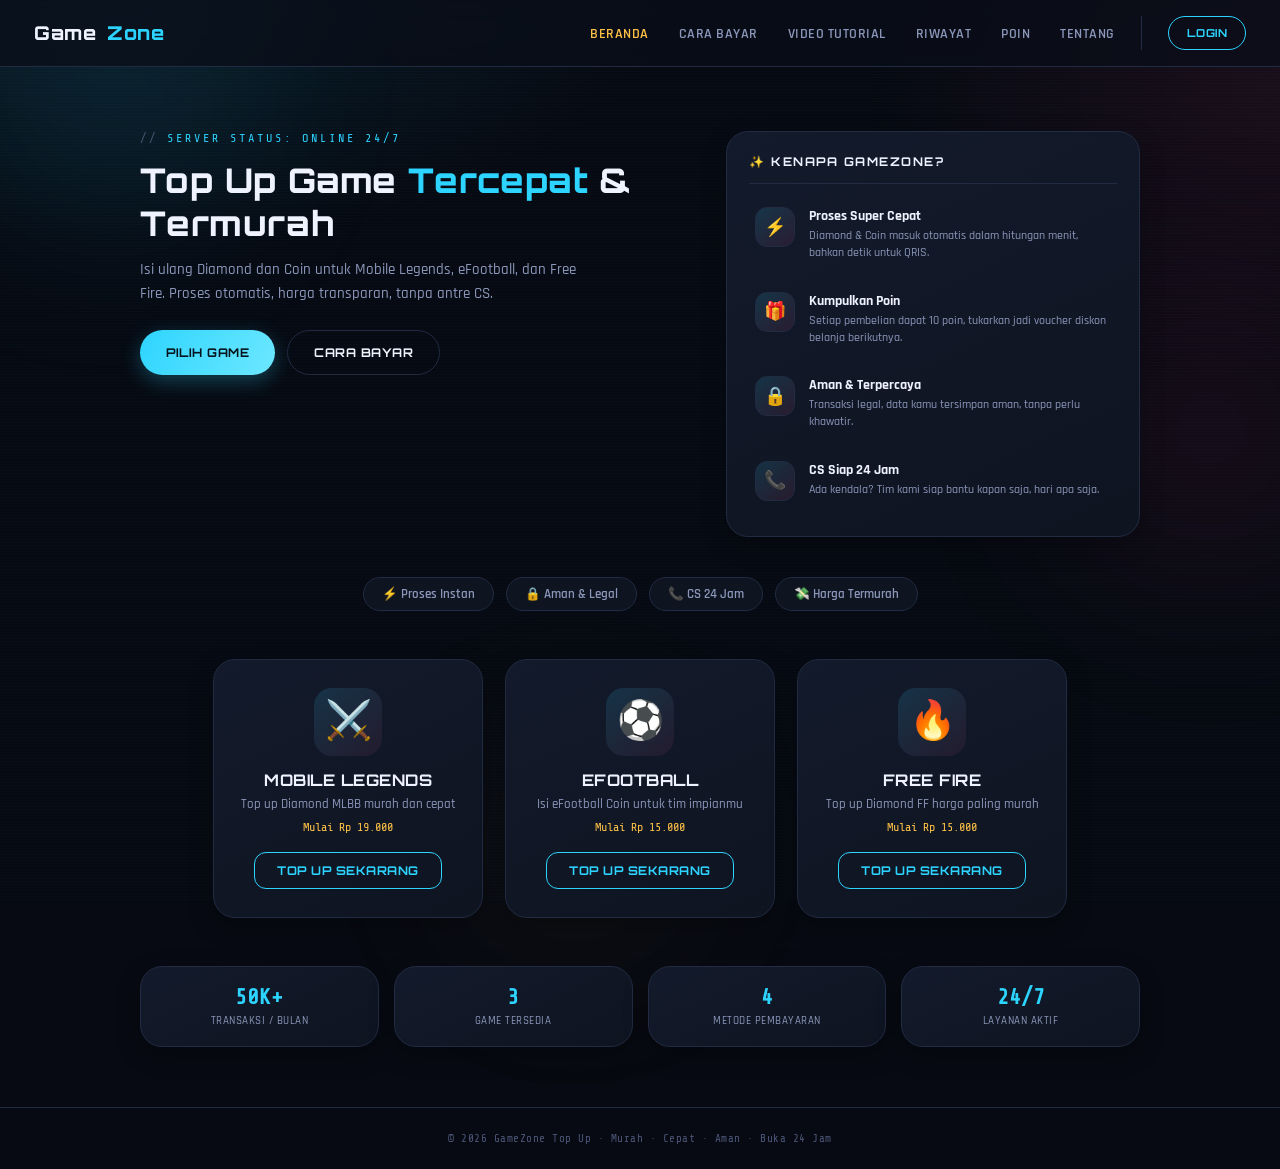
==== commit 863c8344: "finishing" ====
--- a/index.html
+++ b/index.html
@@ -1144,7 +1144,6 @@
       <div class="auth-error" id="daftar-error"></div>
       <div class="auth-success" id="daftar-success"></div>
       <button class="btn-beli" onclick="daftarAkun()">Daftar Sekarang</button>
-      <div class="auth-hint">Data akun disimpan di browser kamu (localStorage), khusus untuk keperluan demo.</div>
     </div>
   </div>
 </div>
@@ -1189,7 +1188,7 @@
   </div>
 </div>
 
-<footer>[ SYSTEM STATUS: ONLINE ] © 2025 GameZone Top Up · Murah · Cepat · Aman · Buka 24 Jam</footer>
+<footer>© 2026 GameZone Top Up · Murah · Cepat · Aman · Buka 24 Jam</footer>
 
 <script>
   // DATA NOMINAL
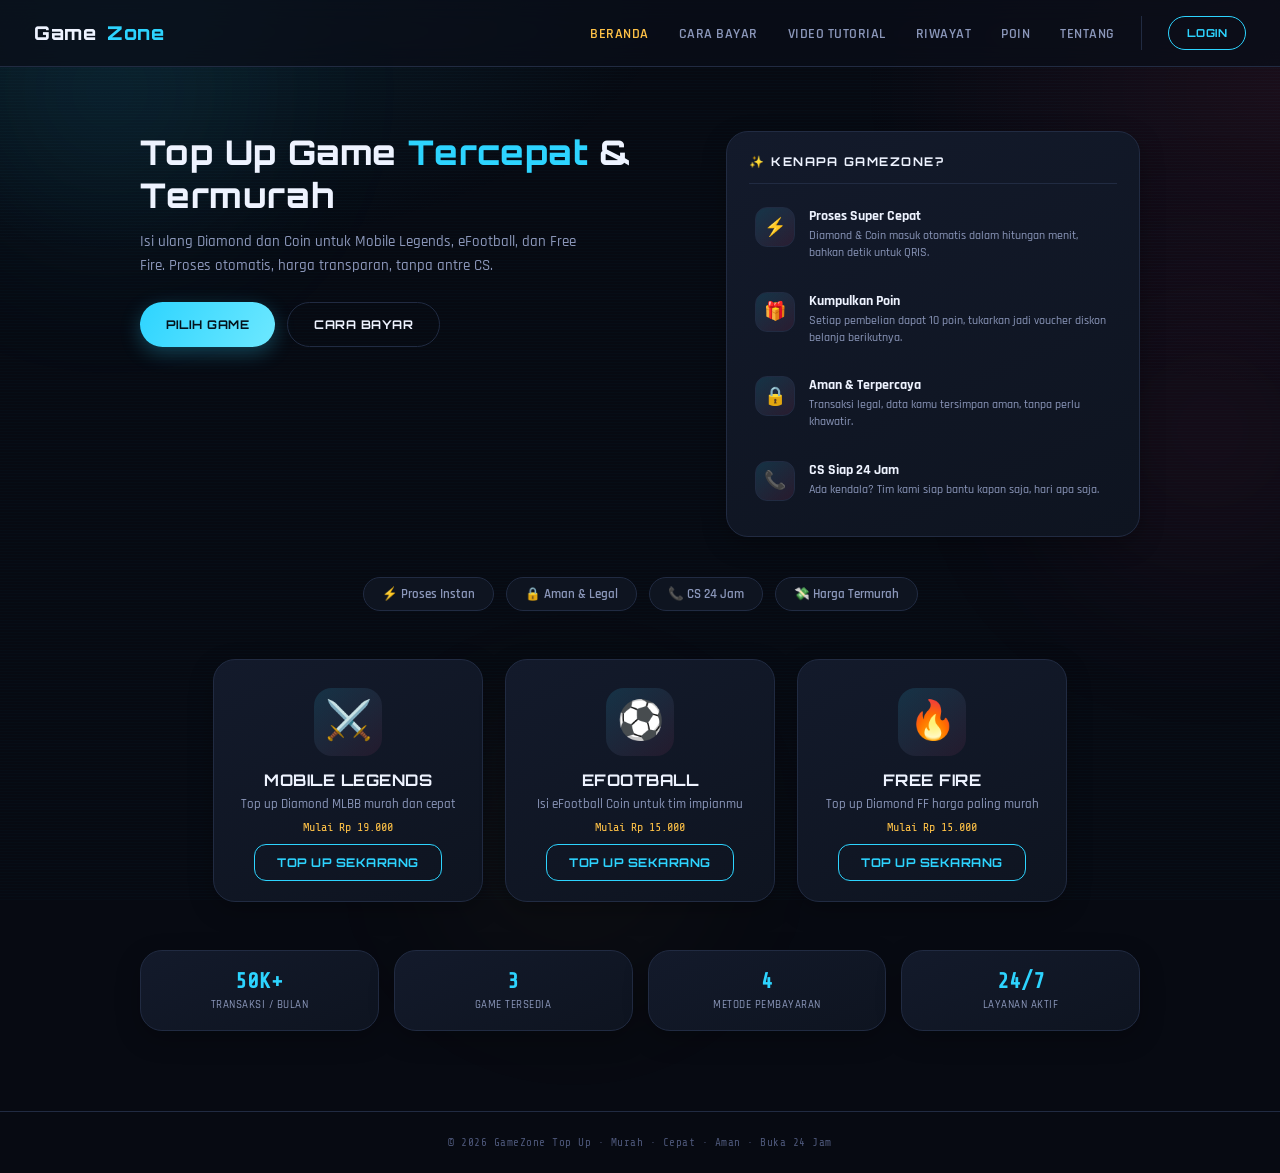
==== commit d3d91762: "finish project" ====
--- a/index.html
+++ b/index.html
@@ -4,785 +4,10 @@
 <meta charset="UTF-8" />
 <meta name="viewport" content="width=device-width, initial-scale=1.0"/>
 <title>GameZone Top Up - Murah, Cepat, Aman</title>
+<meta name="description" content="Top up Diamond dan Coin Mobile Legends, eFootball, dan Free Fire termurah dan tercepat." />
 <link rel="preconnect" href="https://fonts.googleapis.com">
 <link href="https://fonts.googleapis.com/css2?family=Orbitron:wght@600;700;800;900&family=Rajdhani:wght@500;600;700&family=Share+Tech+Mono&display=swap" rel="stylesheet">
-<style>
-  :root {
-    --bg-void: #070a12;
-    --bg-panel: #0e1420;
-    --bg-panel-raised: #131a2b;
-    --border-line: #212b42;
-    --cyan: #2dd4ff;
-    --magenta: #ff3f7f;
-    --gold: #ffc247;
-    --text-hi: #eef3ff;
-    --text-mid: #8b97ba;
-    --text-low: #4c5678;
-    --radius-lg: 22px;
-    --radius-md: 16px;
-    --radius-sm: 12px;
-    --ease: cubic-bezier(0.22, 1, 0.36, 1);
-  }
-
-  * { margin: 0; padding: 0; box-sizing: border-box; }
-
-  body {
-    font-family: 'Rajdhani', sans-serif;
-    font-weight: 500;
-    background: var(--bg-void);
-    color: var(--text-hi);
-    position: relative;
-    min-height: 100vh;
-  }
-
-  /* ===== AMBIENT BACKGROUND ===== */
-  .scan-overlay {
-    position: fixed;
-    inset: 0;
-    pointer-events: none;
-    z-index: 0;
-    background:
-      repeating-linear-gradient(0deg, rgba(45,212,255,0.02) 0px, rgba(45,212,255,0.02) 1px, transparent 1px, transparent 3px),
-      radial-gradient(ellipse 900px 500px at 12% -5%, rgba(45,212,255,0.10), transparent 60%),
-      radial-gradient(ellipse 700px 500px at 100% 10%, rgba(255,63,127,0.08), transparent 60%);
-  }
-  .blob {
-    position: fixed;
-    border-radius: 50%;
-    filter: blur(90px);
-    pointer-events: none;
-    z-index: 0;
-    opacity: 0.35;
-  }
-  .blob-1 { width: 420px; height: 420px; top: -120px; left: -100px; background: radial-gradient(circle, rgba(45,212,255,0.35), transparent 70%); }
-  .blob-2 { width: 460px; height: 460px; top: 200px; right: -160px; background: radial-gradient(circle, rgba(255,63,127,0.3), transparent 70%); }
-  .blob-3 { width: 380px; height: 380px; bottom: -140px; left: 30%; background: radial-gradient(circle, rgba(255,194,71,0.18), transparent 70%); }
-
-  h1, h2, h3, .display {
-    font-family: 'Orbitron', sans-serif;
-    letter-spacing: 0.4px;
-  }
-
-  code, .mono, .t-time, .t-item, .amount, .harga, .num, .price-from, .flashsale-countdown {
-    font-family: 'Share Tech Mono', monospace;
-  }
-
-  /* ===== HUD PANEL (signature card, kini lebih soft) ===== */
-  .hud-panel {
-    background: linear-gradient(155deg, var(--bg-panel-raised), var(--bg-panel));
-    border: 1px solid var(--border-line);
-    border-radius: var(--radius-lg);
-    position: relative;
-    box-shadow: 0 8px 24px rgba(0,0,0,0.25);
-    transition: border-color 0.3s var(--ease), box-shadow 0.3s var(--ease), transform 0.3s var(--ease);
-  }
-
-  /* ===== NAVBAR ===== */
-  nav {
-    background: rgba(10,14,24,0.75);
-    backdrop-filter: blur(14px);
-    padding: 16px 34px;
-    display: flex;
-    justify-content: space-between;
-    align-items: center;
-    position: sticky;
-    top: 0;
-    z-index: 100;
-    border-bottom: 1px solid var(--border-line);
-  }
-
-  .logo {
-    font-family: 'Orbitron', sans-serif;
-    font-size: 19px;
-    font-weight: 800;
-    color: var(--text-hi);
-    letter-spacing: 1px;
-    display: flex;
-    align-items: center;
-    gap: 10px;
-  }
-  .logo span { color: var(--cyan); }
-  .status-dot {
-    width: 8px; height: 8px; border-radius: 50%;
-    background: #22e07a;
-    box-shadow: 0 0 8px #22e07a;
-    animation: blink 1.6s ease-in-out infinite;
-  }
-  .status-dot.small-label { display: flex; align-items: center; gap: 6px; font-family: 'Share Tech Mono', monospace; font-size: 10px; color: var(--text-mid); }
-  @keyframes blink { 0%, 100% { opacity: 1; } 50% { opacity: 0.3; } }
-
-  .nav-links a {
-    color: var(--text-mid);
-    text-decoration: none;
-    margin-left: 26px;
-    font-size: 14px;
-    font-weight: 600;
-    cursor: pointer;
-    transition: color 0.2s;
-    text-transform: uppercase;
-    letter-spacing: 0.5px;
-  }
-  .nav-links a:hover { color: var(--cyan); }
-  .nav-links a.active { color: var(--gold); }
-
-  /* ===== AUTH AREA (navbar) ===== */
-  .nav-right { display: flex; align-items: center; }
-  .auth-area { display: flex; align-items: center; gap: 14px; margin-left: 26px; padding-left: 26px; border-left: 1px solid var(--border-line); }
-  .btn-nav-login {
-    background: transparent;
-    border: 1px solid var(--cyan);
-    color: var(--cyan);
-    font-family: 'Orbitron', sans-serif;
-    font-size: 11px;
-    font-weight: 700;
-    letter-spacing: 0.5px;
-    padding: 9px 18px;
-    cursor: pointer;
-    text-transform: uppercase;
-    border-radius: 999px;
-    transition: background 0.25s var(--ease), color 0.25s var(--ease), transform 0.25s var(--ease);
-  }
-  .btn-nav-login:hover { background: var(--cyan); color: #05131c; transform: translateY(-2px); }
-  .user-chip { display: flex; align-items: center; gap: 10px; }
-  .user-chip .avatar {
-    width: 30px; height: 30px;
-    border-radius: 50%;
-    background: linear-gradient(140deg, rgba(45,212,255,0.25), rgba(255,63,127,0.18));
-    border: 1px solid var(--cyan);
-    display: flex; align-items: center; justify-content: center;
-    font-family: 'Orbitron', sans-serif; font-size: 12px; font-weight: 700;
-    color: var(--cyan);
-  }
-  .user-chip .uname { font-size: 13px; font-weight: 600; color: var(--text-hi); font-family: 'Share Tech Mono', monospace; }
-  .user-chip .upoin { font-size: 10.5px; color: var(--gold); font-family: 'Share Tech Mono', monospace; margin-top: 1px; }
-  .btn-logout {
-    background: transparent;
-    border: 1px solid var(--border-line);
-    color: var(--text-mid);
-    font-size: 11px;
-    font-weight: 600;
-    padding: 7px 14px;
-    cursor: pointer;
-    text-transform: uppercase;
-    letter-spacing: 0.5px;
-    border-radius: 999px;
-    transition: all 0.25s var(--ease);
-  }
-  .btn-logout:hover { border-color: var(--magenta); color: var(--magenta); }
-
-  /* ===== HALAMAN ===== */
-  .page { display: none; padding: 34px 20px 20px; max-width: 1040px; margin: 0 auto; position: relative; z-index: 1; }
-  .page.active { display: block; }
-
-  /* ===== FLASH SALE BANNER ===== */
-  .flashsale-banner {
-    display: none;
-    position: relative;
-    z-index: 90;
-    background: repeating-linear-gradient(135deg, var(--magenta) 0px, var(--magenta) 18px, #cc2f63 18px, #cc2f63 36px);
-    color: #fff;
-    padding: 12px 20px;
-    text-align: center;
-  }
-  .flashsale-banner .fs-inner {
-    background: var(--bg-void);
-    max-width: 640px;
-    margin: 0 auto;
-    padding: 8px 18px;
-    border-radius: var(--radius-sm);
-    border: 1px solid var(--magenta);
-  }
-  .flashsale-banner.show { display: block; }
-  #flashsaleTitle { font-family: 'Orbitron', sans-serif; font-size: 13px; font-weight: 700; color: var(--gold); letter-spacing: 0.5px; }
-  .fs-sub { font-size: 12px; color: var(--text-mid); margin-top: 3px; }
-  .flashsale-countdown { font-size: 11px; color: var(--cyan); margin-top: 4px; letter-spacing: 1px; }
-  .flashsale-banner.used .fs-inner { border-color: var(--border-line); }
-  .flashsale-banner.used #flashsaleTitle { color: var(--text-mid); }
-
-  .harga-asli { text-decoration: line-through; color: var(--text-low); font-size: 11px; margin-right: 6px; }
-  .harga-diskon { color: var(--gold); font-weight: 700; }
-
-  /* ===== HERO ===== */
-  .hero {
-    display: grid;
-    grid-template-columns: 1.15fr 0.85fr;
-    gap: 26px;
-    padding: 30px 0 40px;
-    align-items: stretch;
-  }
-  .eyebrow {
-    font-family: 'Share Tech Mono', monospace;
-    font-size: 12px;
-    color: var(--cyan);
-    letter-spacing: 3px;
-    text-transform: uppercase;
-    margin-bottom: 14px;
-  }
-  .eyebrow::before { content: '// '; color: var(--text-low); }
-  .hero h1 { font-size: 34px; font-weight: 800; color: var(--text-hi); line-height: 1.25; margin-bottom: 14px; }
-  .hero h1 span { color: var(--cyan); }
-  .hero-left p { color: var(--text-mid); font-size: 15px; line-height: 1.6; margin-bottom: 24px; max-width: 460px; }
-
-  .hero-cta { display: flex; gap: 12px; flex-wrap: wrap; }
-  .btn-primary, .btn-ghost {
-    font-family: 'Orbitron', sans-serif;
-    font-size: 12px;
-    font-weight: 700;
-    letter-spacing: 0.5px;
-    padding: 14px 26px;
-    cursor: pointer;
-    border: none;
-    text-transform: uppercase;
-    border-radius: 999px;
-    transition: transform 0.25s var(--ease), opacity 0.25s var(--ease), box-shadow 0.25s var(--ease);
-  }
-  .btn-primary { background: linear-gradient(120deg, var(--cyan), #6de8ff); color: #05131c; box-shadow: 0 6px 20px rgba(45,212,255,0.28); }
-  .btn-primary:hover { opacity: 0.92; transform: translateY(-2px); box-shadow: 0 10px 26px rgba(45,212,255,0.38); }
-  .btn-ghost { background: transparent; color: var(--text-hi); border: 1px solid var(--border-line); }
-  .btn-ghost:hover { border-color: var(--cyan); color: var(--cyan); transform: translateY(-2px); }
-
-  /* ===== HERO HIGHLIGHT PANEL (pengganti live feed) ===== */
-  .highlight-panel { padding: 22px; display: flex; flex-direction: column; gap: 4px; }
-  .highlight-head {
-    font-family: 'Orbitron', sans-serif;
-    font-size: 12px;
-    font-weight: 700;
-    color: var(--text-hi);
-    letter-spacing: 1.5px;
-    padding-bottom: 14px;
-    margin-bottom: 6px;
-    border-bottom: 1px solid var(--border-line);
-  }
-  .highlight-row {
-    display: flex;
-    align-items: flex-start;
-    gap: 14px;
-    padding: 13px 6px;
-    border-radius: var(--radius-sm);
-    transition: background 0.25s var(--ease), transform 0.25s var(--ease);
-  }
-  .highlight-row:hover { background: rgba(45,212,255,0.06); transform: translateX(4px); }
-  .highlight-row .hl-ic {
-    width: 40px; height: 40px;
-    min-width: 40px;
-    border-radius: 12px;
-    display: flex; align-items: center; justify-content: center;
-    font-size: 18px;
-    background: linear-gradient(140deg, rgba(45,212,255,0.15), rgba(255,63,127,0.1));
-    border: 1px solid var(--border-line);
-  }
-  .highlight-row .hl-title { font-size: 13.5px; font-weight: 700; color: var(--text-hi); }
-  .highlight-row .hl-sub { font-size: 11.5px; color: var(--text-mid); margin-top: 2px; line-height: 1.5; }
-
-  /* ===== BADGES ===== */
-  .badge-row { display: flex; justify-content: center; gap: 12px; flex-wrap: wrap; margin-bottom: 48px; }
-  .badge {
-    background: var(--bg-panel);
-    border: 1px solid var(--border-line);
-    padding: 8px 18px;
-    font-size: 12.5px;
-    color: var(--text-mid);
-    font-weight: 600;
-    border-radius: 999px;
-    transition: border-color 0.25s var(--ease), color 0.25s var(--ease), transform 0.25s var(--ease);
-  }
-  .badge:hover { border-color: var(--cyan); color: var(--cyan); transform: translateY(-2px); }
-
-  /* ===== GAME CARDS ===== */
-  .game-cards { display: flex; gap: 22px; justify-content: center; flex-wrap: wrap; margin-bottom: 48px; }
-  .game-card {
-    width: 270px;
-    padding: 28px 22px;
-    cursor: pointer;
-    text-align: center;
-    transition: transform 0.3s var(--ease), border-color 0.3s var(--ease), box-shadow 0.3s var(--ease);
-    position: relative;
-    overflow: hidden;
-  }
-  .game-card::before {
-    content: '';
-    position: absolute;
-    inset: 0;
-    background: radial-gradient(circle at 50% 0%, rgba(45,212,255,0.12), transparent 65%);
-    opacity: 0;
-    transition: opacity 0.3s var(--ease);
-  }
-  .game-card:hover { transform: translateY(-6px); border-color: var(--cyan); box-shadow: 0 14px 32px rgba(45,212,255,0.15); }
-  .game-card:hover::before { opacity: 1; }
-
-  .game-card .icon {
-    font-size: 38px; margin-bottom: 14px;
-    width: 68px; height: 68px;
-    display: flex; align-items: center; justify-content: center;
-    margin-left: auto; margin-right: auto;
-    background: linear-gradient(140deg, rgba(45,212,255,0.14), rgba(255,63,127,0.08));
-    border-radius: 18px;
-    position: relative; z-index: 1;
-  }
-  .game-card h3 { font-size: 16px; color: var(--text-hi); margin-bottom: 6px; text-transform: uppercase; letter-spacing: 0.5px; position: relative; z-index: 1; }
-  .game-card p { font-size: 13px; color: var(--text-mid); margin-bottom: 8px; position: relative; z-index: 1; }
-  .game-card .price-from { font-size: 12px; color: var(--gold); margin-bottom: 18px; display: block; position: relative; z-index: 1; }
-  .game-card .btn-topup {
-    background: transparent;
-    border: 1px solid var(--cyan);
-    color: var(--cyan);
-    padding: 10px 22px;
-    cursor: pointer;
-    font-size: 12px;
-    font-weight: 700;
-    font-family: 'Orbitron', sans-serif;
-    text-transform: uppercase;
-    letter-spacing: 0.5px;
-    border-radius: var(--radius-sm);
-    transition: background 0.2s, color 0.2s;
-  }
-  .game-card .btn-topup:hover { background: var(--cyan); color: #05131c; }
-
-  /* ===== INFO ROW ===== */
-  .info-row { display: flex; gap: 15px; margin-top: 10px; flex-wrap: wrap; justify-content: center; }
-  .info-box { padding: 18px 24px; text-align: center; flex: 1; min-width: 150px; }
-  .info-box .num { font-size: 22px; font-weight: 700; color: var(--cyan); }
-  .info-box .label { font-size: 11px; color: var(--text-mid); margin-top: 5px; text-transform: uppercase; letter-spacing: 0.5px; }
-
-  /* ===== HALAMAN TOP UP ===== */
-  .topup-header {
-    display: flex;
-    align-items: center;
-    gap: 16px;
-    margin-bottom: 26px;
-    padding-bottom: 18px;
-    border-bottom: 1px solid var(--border-line);
-  }
-  .topup-header .icon-big { font-size: 46px; }
-  .topup-header h2 { font-size: 21px; color: var(--text-hi); text-transform: uppercase; letter-spacing: 0.5px; }
-  .topup-header p { font-size: 13px; color: var(--text-mid); margin-top: 5px; }
-
-  .form-section { padding: 26px; }
-  .form-section label {
-    display: block;
-    font-size: 12px;
-    color: var(--cyan);
-    margin-bottom: 7px;
-    margin-top: 18px;
-    text-transform: uppercase;
-    letter-spacing: 1px;
-    font-weight: 600;
-  }
-  .form-section label:first-child { margin-top: 0; }
-
-  .form-section input, .form-section select {
-    width: 100%;
-    background: var(--bg-void);
-    border: 1px solid var(--border-line);
-    border-radius: var(--radius-sm);
-    padding: 12px 15px;
-    color: var(--text-hi);
-    font-size: 14px;
-    font-family: 'Share Tech Mono', monospace;
-    outline: none;
-    transition: border-color 0.25s var(--ease), box-shadow 0.25s var(--ease);
-  }
-  .form-section input:focus, .form-section select:focus { border-color: var(--cyan); box-shadow: 0 0 0 3px rgba(45,212,255,0.12); }
-  .form-section select option { background: var(--bg-panel); }
-
-  .nominal-grid { display: grid; grid-template-columns: repeat(3, 1fr); gap: 10px; margin-top: 8px; }
-  .nominal-item {
-    background: var(--bg-panel-raised);
-    border: 1px solid var(--border-line);
-    border-radius: var(--radius-sm);
-    padding: 14px 8px;
-    text-align: center;
-    cursor: pointer;
-    transition: all 0.22s var(--ease);
-  }
-  .nominal-item:hover { border-color: var(--cyan); transform: translateY(-2px); }
-  .nominal-item.selected { border-color: var(--gold); background: #241a0c; box-shadow: 0 6px 16px rgba(255,194,71,0.15); }
-  .nominal-item .dm { font-size: 13px; font-weight: 600; color: var(--text-hi); font-family: 'Rajdhani', sans-serif; }
-  .nominal-item .harga { font-size: 11px; color: var(--text-mid); margin-top: 4px; }
-
-  .bayar-grid { display: grid; grid-template-columns: repeat(4, 1fr); gap: 10px; margin-top: 8px; }
-  .bayar-item {
-    background: var(--bg-panel-raised);
-    border: 1px solid var(--border-line);
-    border-radius: var(--radius-sm);
-    padding: 16px 8px;
-    text-align: center;
-    cursor: pointer;
-    transition: all 0.22s var(--ease);
-    font-size: 13px;
-    font-weight: 600;
-  }
-  .bayar-item:hover { border-color: var(--cyan); transform: translateY(-2px); }
-  .bayar-item.selected { border-color: #22e07a; background: #0a1f14; color: #7cf7b0; box-shadow: 0 6px 16px rgba(34,224,122,0.15); }
-  .bayar-item .pay-icon { font-size: 19px; margin-bottom: 5px; }
-
-  .total-box {
-    background: linear-gradient(120deg, rgba(45,212,255,0.08), rgba(255,63,127,0.05));
-    border: 1px solid var(--cyan);
-    border-radius: var(--radius-md);
-    padding: 18px 20px;
-    margin-top: 22px;
-    display: flex;
-    justify-content: space-between;
-    align-items: center;
-  }
-  .total-box .label { font-size: 12px; color: var(--text-mid); text-transform: uppercase; letter-spacing: 1px; }
-  .total-box .amount { font-size: 20px; font-weight: 700; color: var(--gold); }
-
-  .btn-beli {
-    width: 100%;
-    background: linear-gradient(120deg, var(--cyan), #6de8ff);
-    color: #05131c;
-    border: none;
-    border-radius: 999px;
-    padding: 15px;
-    font-size: 14px;
-    font-weight: 700;
-    font-family: 'Orbitron', sans-serif;
-    text-transform: uppercase;
-    letter-spacing: 1px;
-    cursor: pointer;
-    margin-top: 18px;
-    box-shadow: 0 8px 22px rgba(45,212,255,0.25);
-    transition: opacity 0.25s var(--ease), transform 0.25s var(--ease);
-  }
-  .btn-beli:hover { opacity: 0.92; transform: translateY(-2px); }
-
-  /* ===== CARA PEMBAYARAN ===== */
-  .page-title { font-family: 'Orbitron', sans-serif; font-size: 20px; color: var(--text-hi); margin-bottom: 6px; text-transform: uppercase; }
-  .page-sub { font-size: 13px; color: var(--text-mid); margin-bottom: 26px; }
-
-  .pay-tabs { display: flex; gap: 10px; margin-bottom: 20px; flex-wrap: wrap; }
-  .pay-tab {
-    background: var(--bg-panel);
-    border: 1px solid var(--border-line);
-    padding: 9px 18px;
-    font-size: 12px;
-    font-weight: 700;
-    cursor: pointer;
-    color: var(--text-mid);
-    transition: all 0.2s;
-    text-transform: uppercase;
-    letter-spacing: 0.5px;
-    border-radius: var(--radius-sm);
-  }
-  .pay-tab:hover { border-color: var(--cyan); color: var(--cyan); }
-  .pay-tab.active { border-color: var(--gold); color: var(--gold); background: #201a0c; }
-
-  .pay-content { display: none; }
-  .pay-content.active { display: block; }
-
-  .pay-steps { padding: 22px 26px; }
-  .pay-steps h3 { font-size: 15px; color: var(--text-hi); margin-bottom: 18px; text-transform: uppercase; letter-spacing: 0.5px; }
-
-  .step { display: flex; gap: 14px; margin-bottom: 16px; align-items: flex-start; }
-  .step-num {
-    background: var(--bg-void);
-    border: 1px solid var(--cyan);
-    color: var(--cyan);
-    font-size: 12px;
-    font-weight: 700;
-    font-family: 'Share Tech Mono', monospace;
-    min-width: 26px;
-    height: 26px;
-    display: flex;
-    align-items: center;
-    justify-content: center;
-  }
-  .step-text { font-size: 13.5px; color: var(--text-mid); line-height: 1.6; padding-top: 3px; }
-  .step-text strong { color: var(--text-hi); }
-
-  .note-box {
-    background: #0a1926;
-    border-left: 2px solid var(--cyan);
-    padding: 12px 16px;
-    margin-top: 18px;
-    font-size: 13px;
-    color: #8fd7f5;
-    line-height: 1.6;
-  }
-
-  /* ===== MODAL ===== */
-  .modal-overlay {
-    display: none;
-    position: fixed;
-    inset: 0;
-    background: rgba(3,5,10,0.85);
-    z-index: 999;
-    justify-content: center;
-    align-items: center;
-  }
-  .modal-overlay.show { display: flex; }
-  .modal-box { padding: 34px 30px; max-width: 400px; width: 90%; text-align: center; border-color: var(--cyan); }
-  .modal-box .ic { font-size: 46px; margin-bottom: 14px; }
-  .modal-box h3 { font-size: 18px; color: var(--text-hi); margin-bottom: 10px; text-transform: uppercase; }
-  .modal-box p { font-size: 13px; color: var(--text-mid); line-height: 1.7; }
-  .modal-box .btn-close {
-    background: var(--cyan);
-    color: #05131c;
-    border: none;
-    padding: 11px 30px;
-    margin-top: 20px;
-    cursor: pointer;
-    font-size: 13px;
-    font-weight: 700;
-    font-family: 'Orbitron', sans-serif;
-    text-transform: uppercase;
-    letter-spacing: 0.5px;
-    border-radius: var(--radius-sm);
-  }
-
-  /* ===== LOGIN / DAFTAR ===== */
-  .auth-wrap { max-width: 420px; margin: 0 auto; }
-  .auth-tabs { display: flex; gap: 10px; margin-bottom: 20px; }
-  .auth-tab {
-    flex: 1;
-    text-align: center;
-    background: var(--bg-panel);
-    border: 1px solid var(--border-line);
-    padding: 11px;
-    font-size: 12px;
-    font-weight: 700;
-    cursor: pointer;
-    color: var(--text-mid);
-    text-transform: uppercase;
-    letter-spacing: 0.5px;
-    transition: all 0.2s;
-    border-radius: var(--radius-sm);
-  }
-  .auth-tab:hover { border-color: var(--cyan); color: var(--cyan); }
-  .auth-tab.active { border-color: var(--gold); color: var(--gold); background: #201a0c; }
-  .auth-content { display: none; }
-  .auth-content.active { display: block; }
-  .auth-error {
-    display: none;
-    background: #2a0e16;
-    border-left: 2px solid var(--magenta);
-    color: #ff9fc0;
-    padding: 10px 14px;
-    font-size: 12.5px;
-    margin-top: 14px;
-  }
-  .auth-error.show { display: block; }
-  .auth-success {
-    display: none;
-    background: #0a1f14;
-    border-left: 2px solid #22e07a;
-    color: #7cf7b0;
-    padding: 10px 14px;
-    font-size: 12.5px;
-    margin-top: 14px;
-  }
-  .auth-success.show { display: block; }
-  .auth-hint { font-size: 11.5px; color: var(--text-low); margin-top: 16px; text-align: center; line-height: 1.6; }
-
-  /* ===== RIWAYAT PEMBELIAN ===== */
-  .riwayat-empty {
-    text-align: center;
-    padding: 50px 20px;
-    color: var(--text-mid);
-  }
-  .riwayat-empty .ic { font-size: 40px; margin-bottom: 14px; }
-  .riwayat-locked { text-align: center; padding: 60px 20px; }
-  .riwayat-locked .ic { font-size: 46px; margin-bottom: 16px; }
-  .riwayat-locked p { color: var(--text-mid); font-size: 14px; margin-bottom: 22px; }
-
-  .riwayat-list { display: flex; flex-direction: column; gap: 12px; }
-  .riwayat-card {
-    padding: 16px 18px;
-    display: flex;
-    justify-content: space-between;
-    align-items: center;
-    gap: 14px;
-    flex-wrap: wrap;
-  }
-  .riwayat-card .rw-left { display: flex; align-items: center; gap: 14px; }
-  .riwayat-card .rw-icon { font-size: 26px; }
-  .riwayat-card .rw-game { font-size: 14px; font-weight: 700; color: var(--text-hi); text-transform: uppercase; letter-spacing: 0.3px; }
-  .riwayat-card .rw-item { font-size: 12.5px; color: var(--gold); font-family: 'Share Tech Mono', monospace; margin-top: 3px; }
-  .riwayat-card .rw-meta { font-size: 11px; color: var(--text-low); font-family: 'Share Tech Mono', monospace; margin-top: 4px; }
-  .riwayat-card .rw-right { text-align: right; }
-  .riwayat-card .rw-total { font-size: 15px; font-weight: 700; color: var(--cyan); font-family: 'Share Tech Mono', monospace; }
-  .riwayat-card .rw-status {
-    display: inline-block;
-    margin-top: 6px;
-    font-size: 10px;
-    font-weight: 700;
-    letter-spacing: 0.5px;
-    padding: 3px 10px;
-    border-radius: 999px;
-    background: #0a1f14;
-    color: #7cf7b0;
-    border: 1px solid #1c5c3a;
-    text-transform: uppercase;
-  }
-  .riwayat-summary { display: flex; gap: 15px; margin-bottom: 22px; flex-wrap: wrap; }
-
-  /* ===== POIN & VOUCHER ===== */
-  .poin-hero {
-    display: flex;
-    align-items: center;
-    justify-content: space-between;
-    flex-wrap: wrap;
-    gap: 20px;
-    padding: 26px 28px;
-    margin-bottom: 30px;
-    background: linear-gradient(135deg, rgba(45,212,255,0.12), rgba(255,63,127,0.08));
-    border: 1px solid var(--cyan);
-  }
-  .poin-hero .ph-left .ph-label { font-size: 12px; color: var(--text-mid); text-transform: uppercase; letter-spacing: 1px; }
-  .poin-hero .ph-left .ph-num { font-family: 'Orbitron', sans-serif; font-size: 36px; font-weight: 800; color: var(--gold); margin-top: 4px; }
-  .poin-hero .ph-left .ph-num span { font-size: 15px; color: var(--text-mid); font-weight: 600; }
-  .poin-hero .ph-right { font-size: 13px; color: var(--text-mid); max-width: 260px; line-height: 1.6; }
-  .poin-hero .ph-right strong { color: var(--cyan); }
-
-  .section-label {
-    font-family: 'Orbitron', sans-serif;
-    font-size: 13px;
-    font-weight: 700;
-    color: var(--text-hi);
-    text-transform: uppercase;
-    letter-spacing: 1px;
-    margin-bottom: 16px;
-    margin-top: 8px;
-    display: flex;
-    align-items: center;
-    gap: 8px;
-  }
-
-  .reward-grid { display: grid; grid-template-columns: repeat(3, 1fr); gap: 16px; margin-bottom: 36px; }
-  .reward-card {
-    padding: 22px 18px;
-    text-align: center;
-    transition: transform 0.3s var(--ease), border-color 0.3s var(--ease);
-  }
-  .reward-card:hover { transform: translateY(-4px); border-color: var(--gold); }
-  .reward-card .rc-ic { font-size: 32px; margin-bottom: 10px; }
-  .reward-card .rc-title { font-size: 14.5px; font-weight: 700; color: var(--text-hi); margin-bottom: 6px; }
-  .reward-card .rc-desc { font-size: 11.5px; color: var(--text-mid); margin-bottom: 14px; line-height: 1.5; min-height: 32px; }
-  .reward-card .rc-cost {
-    display: inline-block;
-    font-family: 'Share Tech Mono', monospace;
-    font-size: 12.5px;
-    color: var(--gold);
-    background: #201a0c;
-    border: 1px solid #4a3a17;
-    border-radius: 999px;
-    padding: 4px 14px;
-    margin-bottom: 16px;
-  }
-  .btn-tukar {
-    width: 100%;
-    background: transparent;
-    border: 1px solid var(--gold);
-    color: var(--gold);
-    padding: 10px;
-    font-size: 12px;
-    font-weight: 700;
-    font-family: 'Orbitron', sans-serif;
-    text-transform: uppercase;
-    letter-spacing: 0.5px;
-    border-radius: 999px;
-    cursor: pointer;
-    transition: all 0.25s var(--ease);
-  }
-  .btn-tukar:hover:not(:disabled) { background: var(--gold); color: #221703; transform: translateY(-2px); }
-  .btn-tukar:disabled { opacity: 0.35; cursor: not-allowed; }
-
-  .voucher-list { display: flex; flex-direction: column; gap: 12px; }
-  .voucher-card {
-    padding: 16px 18px;
-    display: flex;
-    align-items: center;
-    justify-content: space-between;
-    gap: 14px;
-    flex-wrap: wrap;
-    border-style: dashed;
-  }
-  .voucher-card.terpakai { opacity: 0.45; }
-  .voucher-card .vc-left { display: flex; align-items: center; gap: 14px; }
-  .voucher-card .vc-ic { font-size: 24px; }
-  .voucher-card .vc-code { font-family: 'Share Tech Mono', monospace; font-size: 14px; font-weight: 700; color: var(--gold); letter-spacing: 1px; }
-  .voucher-card .vc-desc { font-size: 11.5px; color: var(--text-mid); margin-top: 3px; }
-  .voucher-card .vc-status {
-    font-size: 10px;
-    font-weight: 700;
-    padding: 4px 12px;
-    border-radius: 999px;
-    text-transform: uppercase;
-    letter-spacing: 0.5px;
-  }
-  .voucher-card .vc-status.aktif { background: #0a1f14; color: #7cf7b0; border: 1px solid #1c5c3a; }
-  .voucher-card .vc-status.habis { background: #1c1c24; color: var(--text-low); border: 1px solid var(--border-line); }
-  .poin-empty { text-align: center; padding: 40px 20px; color: var(--text-mid); }
-  .poin-locked { text-align: center; padding: 60px 20px; }
-  .poin-locked .ic { font-size: 46px; margin-bottom: 16px; }
-  .poin-locked p { color: var(--text-mid); font-size: 14px; margin-bottom: 22px; }
-
-  /* ===== VOUCHER DI CHECKOUT ===== */
-  .voucher-select-row { display: flex; gap: 10px; align-items: center; margin-top: 8px; }
-  .voucher-select-row select { flex: 1; }
-  .voucher-applied {
-    display: none;
-    margin-top: 10px;
-    padding: 10px 14px;
-    background: #0a1f14;
-    border: 1px solid #1c5c3a;
-    color: #7cf7b0;
-    font-size: 12px;
-    border-radius: var(--radius-sm);
-  }
-  .voucher-applied.show { display: block; }
-
-  /* ===== TENTANG (crew roster) ===== */
-  .crew-table { width: 100%; border-collapse: collapse; font-size: 13.5px; }
-  .crew-table th {
-    text-align: left;
-    font-family: 'Share Tech Mono', monospace;
-    font-size: 11px;
-    color: var(--cyan);
-    text-transform: uppercase;
-    letter-spacing: 1px;
-    padding: 10px 12px;
-    border-bottom: 1px solid var(--border-line);
-  }
-  .crew-table td { padding: 12px; color: var(--text-mid); border-bottom: 1px solid var(--border-line); }
-  .crew-table td:first-child { color: var(--gold); font-family: 'Share Tech Mono', monospace; width: 40px; }
-  .crew-table td:nth-child(2) { color: var(--text-hi); font-weight: 600; }
-  .crew-table td:last-child { font-family: 'Share Tech Mono', monospace; font-size: 12px; }
-
-  /* ===== FOOTER ===== */
-  footer {
-    text-align: center;
-    padding: 24px;
-    font-size: 11px;
-    color: var(--text-low);
-    border-top: 1px solid var(--border-line);
-    margin-top: 40px;
-    font-family: 'Share Tech Mono', monospace;
-    letter-spacing: 0.5px;
-    position: relative;
-    z-index: 1;
-  }
-
-  @media (max-width: 760px) {
-    .hero { grid-template-columns: 1fr; }
-    .highlight-panel { padding: 18px; }
-  }
-  @media (max-width: 600px) {
-    .nominal-grid { grid-template-columns: repeat(2, 1fr); }
-    .bayar-grid { grid-template-columns: repeat(2, 1fr); }
-    .nav-links a { margin-left: 12px; font-size: 11px; }
-    .logo { font-size: 16px; }
-    .hero h1 { font-size: 26px; }
-    nav { flex-wrap: wrap; gap: 10px; }
-    .nav-right { width: 100%; flex-wrap: wrap; gap: 10px; justify-content: space-between; }
-    .auth-area { margin-left: 0; padding-left: 0; border-left: none; }
-    .user-chip .uname { display: none; }
-    .reward-grid { grid-template-columns: 1fr; }
-    .poin-hero { flex-direction: column; align-items: flex-start; }
-  }
-</style>
+<link rel="stylesheet" href="styles.css">
 </head>
 <body>
 
@@ -793,15 +18,15 @@
 
 <!-- NAVBAR -->
 <nav>
-  <div class="logo">Game<span>Zone</span></div>
+  <a href="index.html" class="logo" style="text-decoration:none;">Game<span>Zone</span></a>
   <div class="nav-right">
     <div class="nav-links">
-      <a onclick="showPage('beranda')" class="active" id="nav-beranda">Beranda</a>
-      <a onclick="showPage('bayar')" id="nav-bayar">Cara Bayar</a>
-      <a onclick="showPage('tutorial')" id="nav-tutorial">Video Tutorial</a>
-      <a onclick="showPage('riwayat')" id="nav-riwayat">Riwayat</a>
-      <a onclick="showPage('poin')" id="nav-poin">Poin</a>
-      <a onclick="showPage('tentang')" id="nav-tentang">Tentang</a>
+      <a href="index.html" class="active" id="nav-beranda">Beranda</a>
+      <a href="cara-bayar.html" id="nav-bayar">Cara Bayar</a>
+      <a href="tutorial.html" id="nav-tutorial">Video Tutorial</a>
+      <a href="riwayat.html" id="nav-riwayat">Riwayat</a>
+      <a href="poin.html" id="nav-poin">Poin</a>
+      <a href="tentang.html" id="nav-tentang">Tentang</a>
     </div>
     <div class="auth-area" id="authArea"></div>
   </div>
@@ -816,16 +41,14 @@
   </div>
 </div>
 
-<!-- ===== BERANDA ===== -->
 <div class="page active" id="page-beranda">
   <section class="hero">
     <div class="hero-left">
-      <div class="eyebrow">Server Status: Online 24/7</div>
       <h1>Top Up Game <span>Tercepat</span> & Termurah</h1>
       <p>Isi ulang Diamond dan Coin untuk Mobile Legends, eFootball, dan Free Fire. Proses otomatis, harga transparan, tanpa antre CS.</p>
       <div class="hero-cta">
         <button class="btn-primary" onclick="document.querySelector('.game-cards').scrollIntoView({behavior:'smooth'})">Pilih Game</button>
-        <button class="btn-ghost" onclick="showPage('bayar')">Cara Bayar</button>
+        <a class="btn-ghost" href="cara-bayar.html">Cara Bayar</a>
       </div>
     </div>
     <div class="hero-right hud-panel highlight-panel">
@@ -869,27 +92,27 @@
   </div>
 
   <div class="game-cards">
-    <div class="game-card hud-panel" onclick="showPage('ml')">
+    <a class="game-card hud-panel" href="topup-ml.html">
       <div class="icon">⚔️</div>
       <h3>Mobile Legends</h3>
       <p>Top up Diamond MLBB murah dan cepat</p>
       <span class="price-from" id="harga-mulai-ml">Mulai Rp -</span>
-      <button class="btn-topup">Top Up Sekarang</button>
-    </div>
-    <div class="game-card hud-panel" onclick="showPage('ef')">
+      <span class="btn-topup">Top Up Sekarang</span>
+    </a>
+    <a class="game-card hud-panel" href="topup-ef.html">
       <div class="icon">⚽</div>
       <h3>eFootball</h3>
       <p>Isi eFootball Coin untuk tim impianmu</p>
       <span class="price-from" id="harga-mulai-ef">Mulai Rp -</span>
-      <button class="btn-topup">Top Up Sekarang</button>
-    </div>
-    <div class="game-card hud-panel" onclick="showPage('ff')">
+      <span class="btn-topup">Top Up Sekarang</span>
+    </a>
+    <a class="game-card hud-panel" href="topup-ff.html">
       <div class="icon">🔥</div>
       <h3>Free Fire</h3>
       <p>Top up Diamond FF harga paling murah</p>
       <span class="price-from" id="harga-mulai-ff">Mulai Rp -</span>
-      <button class="btn-topup">Top Up Sekarang</button>
-    </div>
+      <span class="btn-topup">Top Up Sekarang</span>
+    </a>
   </div>
 
   <div class="info-row">
@@ -912,893 +135,10 @@
   </div>
 </div>
 
-<!-- ===== MOBILE LEGENDS ===== -->
-<div class="page" id="page-ml">
-  <div class="topup-header">
-    <div class="icon-big">⚔️</div>
-    <div>
-      <h2>Top Up Mobile Legends</h2>
-      <p>Masukkan User ID kamu lalu pilih nominal Diamond</p>
-    </div>
-  </div>
-
-  <div class="form-section hud-panel">
-    <label>User ID Mobile Legends</label>
-    <input type="text" id="ml-uid" placeholder="Contoh: 123456789" />
-
-    <label>Zone ID</label>
-    <input type="text" id="ml-zone" placeholder="Contoh: 1234" />
-
-    <label>Pilih Nominal Diamond</label>
-    <div class="nominal-grid" id="nominal-ml"></div>
-
-    <label>Metode Pembayaran</label>
-    <div class="bayar-grid" id="bayar-ml"></div>
-
-    <label>Voucher Diskon (Opsional)</label>
-    <div class="voucher-select-row">
-      <select id="voucher-ml" onchange="pilihVoucher('ml')">
-        <option value="">Tanpa Voucher</option>
-      </select>
-    </div>
-    <div class="voucher-applied" id="voucher-applied-ml"></div>
-
-    <div class="total-box">
-      <div class="label">Total Pembayaran</div>
-      <div class="amount" id="total-ml">Rp 0</div>
-    </div>
-
-    <button class="btn-beli" onclick="prosesBeli('ml')">Beli Sekarang</button>
-  </div>
-</div>
-
-<!-- ===== eFOOTBALL ===== -->
-<div class="page" id="page-ef">
-  <div class="topup-header">
-    <div class="icon-big">⚽</div>
-    <div>
-      <h2>Top Up eFootball</h2>
-      <p>Masukkan Konami ID kamu lalu pilih jumlah Coin</p>
-    </div>
-  </div>
-
-  <div class="form-section hud-panel">
-    <label>Konami ID / Email</label>
-    <input type="text" id="ef-uid" placeholder="Contoh: user@email.com" />
-
-    <label>Pilih Nominal eFootball Coin</label>
-    <div class="nominal-grid" id="nominal-ef"></div>
-
-    <label>Metode Pembayaran</label>
-    <div class="bayar-grid" id="bayar-ef"></div>
-
-    <label>Voucher Diskon (Opsional)</label>
-    <div class="voucher-select-row">
-      <select id="voucher-ef" onchange="pilihVoucher('ef')">
-        <option value="">Tanpa Voucher</option>
-      </select>
-    </div>
-    <div class="voucher-applied" id="voucher-applied-ef"></div>
-
-    <div class="total-box">
-      <div class="label">Total Pembayaran</div>
-      <div class="amount" id="total-ef">Rp 0</div>
-    </div>
-
-    <button class="btn-beli" onclick="prosesBeli('ef')">Beli Sekarang</button>
-  </div>
-</div>
-
-<!-- ===== FREE FIRE ===== -->
-<div class="page" id="page-ff">
-  <div class="topup-header">
-    <div class="icon-big">🔥</div>
-    <div>
-      <h2>Top Up Free Fire</h2>
-      <p>Masukkan Player ID kamu lalu pilih nominal Diamond</p>
-    </div>
-  </div>
-
-  <div class="form-section hud-panel">
-    <label>Player ID Free Fire</label>
-    <input type="text" id="ff-uid" placeholder="Contoh: 987654321" />
-
-    <label>Pilih Nominal Diamond</label>
-    <div class="nominal-grid" id="nominal-ff"></div>
-
-    <label>Metode Pembayaran</label>
-    <div class="bayar-grid" id="bayar-ff"></div>
-
-    <label>Voucher Diskon (Opsional)</label>
-    <div class="voucher-select-row">
-      <select id="voucher-ff" onchange="pilihVoucher('ff')">
-        <option value="">Tanpa Voucher</option>
-      </select>
-    </div>
-    <div class="voucher-applied" id="voucher-applied-ff"></div>
-
-    <div class="total-box">
-      <div class="label">Total Pembayaran</div>
-      <div class="amount" id="total-ff">Rp 0</div>
-    </div>
-
-    <button class="btn-beli" onclick="prosesBeli('ff')">Beli Sekarang</button>
-  </div>
-</div>
-
-<!-- ===== CARA PEMBAYARAN ===== -->
-<div class="page" id="page-bayar">
-  <div class="page-title">Cara Pembayaran</div>
-  <div class="page-sub">Panduan lengkap melakukan pembayaran di GameZone</div>
-
-  <div class="pay-tabs">
-    <div class="pay-tab active" onclick="showPayTab('dana')">DANA</div>
-    <div class="pay-tab" onclick="showPayTab('gopay')">GoPay</div>
-    <div class="pay-tab" onclick="showPayTab('seabank')">SeaBank</div>
-    <div class="pay-tab" onclick="showPayTab('qris')">QRIS</div>
-  </div>
-
-  <!-- DANA -->
-  <div class="pay-content active" id="tab-dana">
-    <div class="pay-steps hud-panel">
-      <h3>💙 Pembayaran via DANA</h3>
-      <div class="step"><div class="step-num">1</div><div class="step-text">Pilih game dan nominal yang ingin kamu beli, lalu pilih <strong>DANA</strong> sebagai metode pembayaran.</div></div>
-      <div class="step"><div class="step-num">2</div><div class="step-text">Klik <strong>Beli Sekarang</strong> — sistem akan menampilkan nomor DANA tujuan dan jumlah yang harus ditransfer.</div></div>
-      <div class="step"><div class="step-num">3</div><div class="step-text">Buka aplikasi <strong>DANA</strong> di HP kamu, pilih menu <strong>Kirim</strong>.</div></div>
-      <div class="step"><div class="step-num">4</div><div class="step-text">Masukkan nomor tujuan dan nominal persis sesuai yang tertera, lalu konfirmasi transaksi.</div></div>
-      <div class="step"><div class="step-num">5</div><div class="step-text">Kirim bukti transfer ke WhatsApp CS kami. Diamond/Coin akan masuk dalam <strong>1–5 menit</strong>.</div></div>
-      <div class="note-box">⚠️ Pastikan nominal transfer <strong>tepat sama</strong> dengan yang tertera agar pesanan diproses otomatis.</div>
-    </div>
-  </div>
-
-  <!-- GOPAY -->
-  <div class="pay-content" id="tab-gopay">
-    <div class="pay-steps hud-panel">
-      <h3>💚 Pembayaran via GoPay</h3>
-      <div class="step"><div class="step-num">1</div><div class="step-text">Pilih game, nominal, dan pilih <strong>GoPay</strong> sebagai metode pembayaran.</div></div>
-      <div class="step"><div class="step-num">2</div><div class="step-text">Klik <strong>Beli Sekarang</strong> — kamu akan mendapat nomor GoPay tujuan dan total pembayaran.</div></div>
-      <div class="step"><div class="step-num">3</div><div class="step-text">Buka aplikasi <strong>Gojek</strong>, masuk ke menu <strong>GoPay → Bayar → Transfer</strong>.</div></div>
-      <div class="step"><div class="step-num">4</div><div class="step-text">Masukkan nomor tujuan dan nominal, lalu selesaikan pembayaran dengan PIN GoPay.</div></div>
-      <div class="step"><div class="step-num">5</div><div class="step-text">Screenshot bukti pembayaran dan kirim ke CS. Pesanan diproses <strong>otomatis</strong>.</div></div>
-      <div class="note-box">💡 Saldo GoPay harus mencukupi sebelum melakukan transfer agar tidak gagal di tengah proses.</div>
-    </div>
-  </div>
-
-  <!-- SEABANK -->
-  <div class="pay-content" id="tab-seabank">
-    <div class="pay-steps hud-panel">
-      <h3>🌊 Pembayaran via SeaBank</h3>
-      <div class="step"><div class="step-num">1</div><div class="step-text">Pilih game, nominal, dan pilih <strong>SeaBank</strong> sebagai metode pembayaran.</div></div>
-      <div class="step"><div class="step-num">2</div><div class="step-text">Klik <strong>Beli Sekarang</strong> — catat nomor rekening SeaBank tujuan yang ditampilkan.</div></div>
-      <div class="step"><div class="step-num">3</div><div class="step-text">Buka aplikasi <strong>SeaBank</strong>, pilih <strong>Transfer → Transfer ke SeaBank</strong>.</div></div>
-      <div class="step"><div class="step-num">4</div><div class="step-text">Masukkan nomor rekening dan nominal transfer, lalu konfirmasi dengan PIN.</div></div>
-      <div class="step"><div class="step-num">5</div><div class="step-text">Kirim bukti transfer ke CS kami via WhatsApp. Diamond/Coin masuk dalam <strong>1–10 menit</strong>.</div></div>
-      <div class="note-box">💡 Transfer antar SeaBank biasanya <strong>bebas biaya admin</strong>, jadi kamu bayar sesuai nominal saja.</div>
-    </div>
-  </div>
-
-  <!-- QRIS -->
-  <div class="pay-content" id="tab-qris">
-    <div class="pay-steps hud-panel">
-      <h3>🟥 Pembayaran via QRIS</h3>
-      <div class="step"><div class="step-num">1</div><div class="step-text">Pilih game, nominal, dan pilih <strong>QRIS</strong> sebagai metode pembayaran.</div></div>
-      <div class="step"><div class="step-num">2</div><div class="step-text">Klik <strong>Beli Sekarang</strong> — halaman akan menampilkan kode QR yang harus discan.</div></div>
-      <div class="step"><div class="step-num">3</div><div class="step-text">Buka aplikasi e-wallet favoritmu (DANA, GoPay, OVO, dll), pilih <strong>Scan QR / Bayar</strong>.</div></div>
-      <div class="step"><div class="step-num">4</div><div class="step-text">Arahkan kamera ke kode QR yang ditampilkan, pastikan nominal sesuai lalu konfirmasi.</div></div>
-      <div class="step"><div class="step-num">5</div><div class="step-text">Pembayaran langsung terverifikasi otomatis. Diamond/Coin masuk dalam <strong>hitungan detik</strong>.</div></div>
-      <div class="note-box">✅ QRIS adalah metode tercepat — tidak perlu kirim bukti bayar, proses <strong>100% otomatis</strong>.</div>
-    </div>
-  </div>
-</div>
-
-<!-- ===== VIDEO TUTORIAL ===== -->
-<div class="page" id="page-tutorial">
-  <div class="page-title">🎥 Video Tutorial Top Up</div>
-  <div class="page-sub">Ikuti langkah-langkah berikut untuk melakukan top up dengan mudah dan cepat.</div>
-  <div class="pay-steps hud-panel">
-    <div style="position:relative;padding-bottom:56.25%;height:0;overflow:hidden;">
-      <iframe
-        src="https://www.youtube.com/embed/s_G4dG_Hflg"
-        title="Tutorial Top Up"
-        allow="accelerometer; autoplay; clipboard-write; encrypted-media; gyroscope; picture-in-picture"
-        allowfullscreen
-        style="position:absolute;top:0;left:0;width:100%;height:100%;border:none;">
-      </iframe>
-    </div>
-    <div class="note-box" style="margin-top:20px;">
-      Setelah menonton video tutorial di atas, silakan kembali ke halaman Top Up untuk melakukan pembelian Diamond atau Coin sesuai game yang dipilih.
-    </div>
-  </div>
-</div>
-
-<!-- ===== LOGIN / DAFTAR ===== -->
-<div class="page" id="page-login">
-  <div class="page-title">🔐 Login / Daftar Akun</div>
-  <div class="page-sub">Masuk atau buat akun untuk menyimpan riwayat pembelian kamu</div>
-
-  <div class="auth-wrap hud-panel form-section">
-    <div class="auth-tabs">
-      <div class="auth-tab active" id="authtab-login" onclick="showAuthTab('login')">Login</div>
-      <div class="auth-tab" id="authtab-daftar" onclick="showAuthTab('daftar')">Daftar</div>
-    </div>
-
-    <!-- LOGIN -->
-    <div class="auth-content active" id="authcontent-login">
-      <label>Username</label>
-      <input type="text" id="login-username" placeholder="Masukkan username" />
-      <label>Password</label>
-      <input type="password" id="login-password" placeholder="Masukkan password" />
-      <div class="auth-error" id="login-error"></div>
-      <button class="btn-beli" onclick="loginAkun()">Masuk</button>
-      <div class="auth-hint">Belum punya akun? Klik tab <strong style="color:var(--gold)">Daftar</strong> di atas.</div>
-    </div>
-
-    <!-- DAFTAR -->
-    <div class="auth-content" id="authcontent-daftar">
-      <label>Username</label>
-      <input type="text" id="daftar-username" placeholder="Buat username" />
-      <label>Password</label>
-      <input type="password" id="daftar-password" placeholder="Buat password (min. 4 karakter)" />
-      <label>Konfirmasi Password</label>
-      <input type="password" id="daftar-password2" placeholder="Ulangi password" />
-      <div class="auth-error" id="daftar-error"></div>
-      <div class="auth-success" id="daftar-success"></div>
-      <button class="btn-beli" onclick="daftarAkun()">Daftar Sekarang</button>
-    </div>
-  </div>
-</div>
-
-<!-- ===== RIWAYAT PEMBELIAN ===== -->
-<div class="page" id="page-riwayat">
-  <div class="page-title">🧾 Riwayat Pembelian</div>
-  <div class="page-sub">Semua transaksi top up yang pernah kamu lakukan</div>
-  <div id="riwayatBody"></div>
-</div>
-
-<!-- ===== POIN & VOUCHER ===== -->
-<div class="page" id="page-poin">
-  <div class="page-title">🎁 Poin & Voucher</div>
-  <div class="page-sub">Kumpulkan poin dari setiap pembelian, tukarkan jadi voucher diskon</div>
-  <div id="poinBody"></div>
-</div>
-
-<!-- ===== TENTANG ===== -->
-<div class="page" id="page-tentang">
-  <div class="page-title">👥 Tentang Kami</div>
-  <div class="page-sub">Website ini dibuat sebagai Tugas Final Project mata kuliah Pengenalan Perancangan Web.</div>
-  <div class="pay-steps hud-panel">
-    <h3>Anggota Kelompok</h3>
-    <table class="crew-table">
-      <tr><th>No</th><th>Nama</th><th>NIM</th></tr>
-      <tr><td>1</td><td>Ridwan Afis Saputra</td><td>25.12.3668</td></tr>
-      <tr><td>2</td><td>Muhammad Risky Aditya</td><td>25.12.3669</td></tr>
-      <tr><td>3</td><td>Muhammad Syahpancar Pulung</td><td>25.12.3670</td></tr>
-      <tr><td>4</td><td>Ctvertlik Kal El Lucky</td><td>25.12.3688</td></tr>
-    </table>
-  </div>
-</div>
-
-<!-- MODAL SUKSES -->
-<div class="modal-overlay" id="modalSukses">
-  <div class="modal-box hud-panel">
-    <div class="ic">✅</div>
-    <h3>Pesanan Berhasil!</h3>
-    <p id="modal-msg">Pesanan kamu sedang diproses. Diamond/Coin akan masuk dalam 1–5 menit. Terima kasih sudah belanja di GameZone!</p>
-    <button class="btn-close" onclick="tutupModal()">Tutup</button>
-  </div>
-</div>
 
 <footer>© 2026 GameZone Top Up · Murah · Cepat · Aman · Buka 24 Jam</footer>
 
-<script>
-  // DATA NOMINAL
-  const dataNominal = {
-    ml: [
-      { label: "86 💎", harga: 19000 },
-      { label: "172 💎", harga: 37000 },
-      { label: "257 💎", harga: 55000 },
-      { label: "344 💎", harga: 73000 },
-      { label: "514 💎", harga: 109000 },
-      { label: "706 💎", harga: 149000 },
-      { label: "1024 💎", harga: 215000 },
-      { label: "2195 💎", harga: 429000 },
-      { label: "5532 💎", harga: 1059000 },
-    ],
-    ef: [
-      { label: "200 Coin", harga: 15000 },
-      { label: "500 Coin", harga: 35000 },
-      { label: "1000 Coin", harga: 68000 },
-      { label: "2000 Coin", harga: 135000 },
-      { label: "3000 Coin", harga: 199000 },
-      { label: "5000 Coin", harga: 329000 },
-    ],
-    ff: [
-      { label: "70 💎", harga: 15000 },
-      { label: "140 💎", harga: 29000 },
-      { label: "355 💎", harga: 70000 },
-      { label: "720 💎", harga: 139000 },
-      { label: "1450 💎", harga: 275000 },
-      { label: "2180 💎", harga: 409000 },
-    ],
-  };
-
-  const metodeBayar = [
-    { icon: "💙", nama: "DANA" },
-    { icon: "💚", nama: "GoPay" },
-    { icon: "🌊", nama: "SeaBank" },
-    { icon: "🟥", nama: "QRIS" },
-  ];
-
-  let selectedNominal = { ml: null, ef: null, ff: null };
-  let selectedBayar = { ml: null, ef: null, ff: null };
-  let voucherTerpilih = { ml: null, ef: null, ff: null };
-
-  // ===== SISTEM AUTH (localStorage) =====
-  function getUsers() {
-    return JSON.parse(localStorage.getItem('gz_users') || '{}');
-  }
-  function saveUsers(users) {
-    localStorage.setItem('gz_users', JSON.stringify(users));
-  }
-  function currentUser() {
-    return localStorage.getItem('gz_currentUser');
-  }
-
-  function showAuthTab(id) {
-    document.querySelectorAll('.auth-tab').forEach(t => t.classList.remove('active'));
-    document.querySelectorAll('.auth-content').forEach(c => c.classList.remove('active'));
-    document.getElementById('authtab-' + id).classList.add('active');
-    document.getElementById('authcontent-' + id).classList.add('active');
-  }
-
-  function tampilkanErrorAuth(id, pesan) {
-    const el = document.getElementById(id);
-    el.textContent = pesan;
-    el.classList.add('show');
-  }
-  function sembunyikanPesanAuth() {
-    ['login-error', 'daftar-error', 'daftar-success'].forEach(id => {
-      const el = document.getElementById(id);
-      if (el) el.classList.remove('show');
-    });
-  }
-
-  function daftarAkun() {
-    sembunyikanPesanAuth();
-    const username = document.getElementById('daftar-username').value.trim();
-    const password = document.getElementById('daftar-password').value;
-    const password2 = document.getElementById('daftar-password2').value;
-
-    if (!username || !password) { tampilkanErrorAuth('daftar-error', 'Username dan password wajib diisi.'); return; }
-    if (password.length < 4) { tampilkanErrorAuth('daftar-error', 'Password minimal 4 karakter.'); return; }
-    if (password !== password2) { tampilkanErrorAuth('daftar-error', 'Konfirmasi password tidak cocok.'); return; }
-
-    const users = getUsers();
-    if (users[username]) { tampilkanErrorAuth('daftar-error', 'Username sudah terdaftar, silakan pilih username lain.'); return; }
-
-    users[username] = { password };
-    saveUsers(users);
-
-    const el = document.getElementById('daftar-success');
-    el.textContent = 'Akun berhasil dibuat! Silakan login.';
-    el.classList.add('show');
-
-    document.getElementById('daftar-username').value = '';
-    document.getElementById('daftar-password').value = '';
-    document.getElementById('daftar-password2').value = '';
-
-    setTimeout(() => {
-      showAuthTab('login');
-      document.getElementById('login-username').value = username;
-      sembunyikanPesanAuth();
-    }, 900);
-  }
-
-  function loginAkun() {
-    sembunyikanPesanAuth();
-    const username = document.getElementById('login-username').value.trim();
-    const password = document.getElementById('login-password').value;
-
-    if (!username || !password) { tampilkanErrorAuth('login-error', 'Username dan password wajib diisi.'); return; }
-
-    const users = getUsers();
-    if (!users[username] || users[username].password !== password) {
-      tampilkanErrorAuth('login-error', 'Username atau password salah.');
-      return;
-    }
-
-    localStorage.setItem('gz_currentUser', username);
-    document.getElementById('login-username').value = '';
-    document.getElementById('login-password').value = '';
-    updateAuthUI();
-    showPage('beranda');
-  }
-
-  function logoutAkun() {
-    localStorage.removeItem('gz_currentUser');
-    updateAuthUI();
-    showPage('beranda');
-  }
-
-  function updateAuthUI() {
-    const area = document.getElementById('authArea');
-    const user = currentUser();
-    if (user) {
-      const poin = getPoints(user);
-      area.innerHTML = `
-        <div class="user-chip" style="cursor:pointer;" onclick="showPage('poin')">
-          <div class="avatar">${user.charAt(0).toUpperCase()}</div>
-          <div>
-            <div class="uname">${user}</div>
-            <div class="upoin">✨ ${poin} poin</div>
-          </div>
-        </div>
-        <button class="btn-logout" onclick="logoutAkun()">Keluar</button>`;
-    } else {
-      area.innerHTML = `<button class="btn-nav-login" onclick="showPage('login')">Login</button>`;
-    }
-  }
-
-  // ===== RIWAYAT PEMBELIAN =====
-  function getHistory(username) {
-    return JSON.parse(localStorage.getItem('gz_history_' + username) || '[]');
-  }
-  function tambahHistory(username, transaksi) {
-    const list = getHistory(username);
-    list.unshift(transaksi);
-    localStorage.setItem('gz_history_' + username, JSON.stringify(list));
-  }
-
-  const iconGameMap = { 'Mobile Legends': '⚔️', 'eFootball': '⚽', 'Free Fire': '🔥' };
-
-  function renderRiwayat() {
-    const body = document.getElementById('riwayatBody');
-    const user = currentUser();
-
-    if (!user) {
-      body.innerHTML = `
-        <div class="riwayat-locked hud-panel">
-          <div class="ic">🔒</div>
-          <p>Kamu harus login terlebih dahulu untuk melihat riwayat pembelian.</p>
-          <button class="btn-primary" onclick="showPage('login')">Login Sekarang</button>
-        </div>`;
-      return;
-    }
-
-    const list = getHistory(user);
-    if (list.length === 0) {
-      body.innerHTML = `
-        <div class="riwayat-empty hud-panel">
-          <div class="ic">🧾</div>
-          <p>Belum ada riwayat pembelian. Yuk mulai top up sekarang!</p>
-        </div>`;
-      return;
-    }
-
-    const totalBelanja = list.reduce((sum, t) => sum + t.total, 0);
-    let html = `
-      <div class="riwayat-summary">
-        <div class="info-box hud-panel"><div class="num">${list.length}</div><div class="label">Total Transaksi</div></div>
-        <div class="info-box hud-panel"><div class="num" style="font-size:16px;">Rp ${totalBelanja.toLocaleString('id-ID')}</div><div class="label">Total Belanja</div></div>
-      </div>
-      <div class="riwayat-list">`;
-
-    list.forEach(t => {
-      html += `
-        <div class="riwayat-card hud-panel">
-          <div class="rw-left">
-            <div class="rw-icon">${iconGameMap[t.game] || '🎮'}</div>
-            <div>
-              <div class="rw-game">${t.game}</div>
-              <div class="rw-item">${t.item}</div>
-              <div class="rw-meta">${t.waktu} · ${t.metode}</div>
-            </div>
-          </div>
-          <div class="rw-right">
-            <div class="rw-total">Rp ${t.total.toLocaleString('id-ID')}</div>
-            <div class="rw-status">✅ Berhasil</div>
-          </div>
-        </div>`;
-    });
-
-    html += `</div>`;
-    body.innerHTML = html;
-  }
-
-  // ===== SISTEM POIN =====
-  const POIN_PER_PEMBELIAN = 10;
-
-  function getPoints(username) {
-    return parseInt(localStorage.getItem('gz_points_' + username) || '0', 10);
-  }
-  function addPoints(username, jumlah) {
-    const total = getPoints(username) + jumlah;
-    localStorage.setItem('gz_points_' + username, String(total));
-    return total;
-  }
-  function kurangiPoints(username, jumlah) {
-    const total = Math.max(0, getPoints(username) - jumlah);
-    localStorage.setItem('gz_points_' + username, String(total));
-    return total;
-  }
-
-  // ===== SISTEM VOUCHER =====
-  const rewardTiers = [
-    { id: 'v5', poin: 50, diskon: 5, maxPotongan: 20000, ic: '🎫', nama: 'Voucher Diskon 5%' },
-    { id: 'v10', poin: 100, diskon: 10, maxPotongan: 50000, ic: '🎟️', nama: 'Voucher Diskon 10%' },
-    { id: 'v20', poin: 200, diskon: 20, maxPotongan: 100000, ic: '🏆', nama: 'Voucher Diskon 20%' },
-  ];
-
-  function getVouchers(username) {
-    return JSON.parse(localStorage.getItem('gz_vouchers_' + username) || '[]');
-  }
-  function saveVouchers(username, list) {
-    localStorage.setItem('gz_vouchers_' + username, JSON.stringify(list));
-  }
-  function buatKodeVoucher() {
-    const acak = Math.random().toString(36).substring(2, 7).toUpperCase();
-    return 'GZ-' + acak;
-  }
-
-  function tukarPoin(tierId) {
-    const user = currentUser();
-    if (!user) { showPage('login'); return; }
-    const tier = rewardTiers.find(t => t.id === tierId);
-    if (!tier) return;
-    const poinSaatIni = getPoints(user);
-    if (poinSaatIni < tier.poin) { alert('Poin kamu belum cukup untuk menukar hadiah ini.'); return; }
-
-    kurangiPoints(user, tier.poin);
-    const voucher = {
-      code: buatKodeVoucher(),
-      diskon: tier.diskon,
-      maxPotongan: tier.maxPotongan,
-      nama: tier.nama,
-      terpakai: false,
-      waktu: new Date().toLocaleDateString('id-ID', { day: '2-digit', month: 'short', year: 'numeric' }),
-    };
-    const vouchers = getVouchers(user);
-    vouchers.unshift(voucher);
-    saveVouchers(user, vouchers);
-
-    updateAuthUI();
-    renderPoin();
-    alert(`Berhasil menukar ${tier.poin} poin dengan ${tier.nama}! Kode voucher: ${voucher.code}`);
-  }
-
-  function renderPoin() {
-    const body = document.getElementById('poinBody');
-    const user = currentUser();
-
-    if (!user) {
-      body.innerHTML = `
-        <div class="poin-locked hud-panel">
-          <div class="ic">🔒</div>
-          <p>Kamu harus login terlebih dahulu untuk melihat dan menukar poin.</p>
-          <button class="btn-primary" onclick="showPage('login')">Login Sekarang</button>
-        </div>`;
-      return;
-    }
-
-    const poin = getPoints(user);
-    const vouchers = getVouchers(user);
-
-    let html = `
-      <div class="poin-hero hud-panel">
-        <div class="ph-left">
-          <div class="ph-label">Total Poin Kamu</div>
-          <div class="ph-num">${poin} <span>poin</span></div>
-        </div>
-        <div class="ph-right">Setiap <strong>1x pembelian</strong> berhasil, kamu otomatis dapat <strong>${POIN_PER_PEMBELIAN} poin</strong>. Kumpulkan lalu tukar jadi voucher diskon!</div>
-      </div>
-
-      <div class="section-label">🎁 Tukar Poin dengan Hadiah</div>
-      <div class="reward-grid">`;
-
-    rewardTiers.forEach(tier => {
-      const bisaTukar = poin >= tier.poin;
-      html += `
-        <div class="reward-card hud-panel">
-          <div class="rc-ic">${tier.ic}</div>
-          <div class="rc-title">${tier.nama}</div>
-          <div class="rc-desc">Potongan ${tier.diskon}% (maks. Rp ${tier.maxPotongan.toLocaleString('id-ID')})</div>
-          <div class="rc-cost">${tier.poin} poin</div>
-          <button class="btn-tukar" onclick="tukarPoin('${tier.id}')" ${bisaTukar ? '' : 'disabled'}>Tukar Sekarang</button>
-        </div>`;
-    });
-
-    html += `</div>`;
-    html += `<div class="section-label">🎫 Voucher Kamu</div>`;
-
-    if (vouchers.length === 0) {
-      html += `<div class="poin-empty hud-panel">Belum ada voucher. Tukarkan poin kamu di atas untuk mendapatkan voucher diskon pertama!</div>`;
-    } else {
-      html += `<div class="voucher-list">`;
-      vouchers.forEach(v => {
-        html += `
-          <div class="voucher-card hud-panel ${v.terpakai ? 'terpakai' : ''}">
-            <div class="vc-left">
-              <div class="vc-ic">🎫</div>
-              <div>
-                <div class="vc-code">${v.code}</div>
-                <div class="vc-desc">${v.nama} · didapat ${v.waktu}</div>
-              </div>
-            </div>
-            <div class="vc-status ${v.terpakai ? 'habis' : 'aktif'}">${v.terpakai ? 'Sudah Dipakai' : 'Siap Dipakai'}</div>
-          </div>`;
-      });
-      html += `</div>`;
-    }
-
-    body.innerHTML = html;
-  }
-
-  // ===== VOUCHER DI HALAMAN CHECKOUT =====
-  function isiOpsiVoucher(game) {
-    const select = document.getElementById('voucher-' + game);
-    if (!select) return;
-    const user = currentUser();
-    select.innerHTML = '<option value="">Tanpa Voucher</option>';
-    if (!user) return;
-    const vouchers = getVouchers(user).filter(v => !v.terpakai);
-    vouchers.forEach(v => {
-      const opt = document.createElement('option');
-      opt.value = v.code;
-      opt.textContent = `${v.code} — ${v.nama}`;
-      select.appendChild(opt);
-    });
-  }
-
-  function pilihVoucher(game) {
-    const select = document.getElementById('voucher-' + game);
-    const kode = select.value;
-    voucherTerpilih[game] = kode || null;
-    const infoBox = document.getElementById('voucher-applied-' + game);
-    if (kode) {
-      const user = currentUser();
-      const v = getVouchers(user).find(x => x.code === kode);
-      infoBox.textContent = `✅ Voucher ${v.nama} aktif — diskon ${v.diskon}% (maks. Rp ${v.maxPotongan.toLocaleString('id-ID')})`;
-      infoBox.classList.add('show');
-    } else {
-      infoBox.classList.remove('show');
-    }
-    updateTotal(game);
-  }
-
-  // ===== FLASH SALE JUMAT (Diskon 10%, berlaku 1x pembelian) =====
-  function isJumat() {
-    return new Date().getDay() === 5; // 0=Minggu ... 5=Jumat
-  }
-
-  function tanggalHariIni() {
-    const d = new Date();
-    return `${d.getFullYear()}-${d.getMonth() + 1}-${d.getDate()}`;
-  }
-
-  function diskonSudahDipakai() {
-    return localStorage.getItem('flashsale_used_' + tanggalHariIni()) === '1';
-  }
-
-  function tandaiDiskonDipakai() {
-    localStorage.setItem('flashsale_used_' + tanggalHariIni(), '1');
-  }
-
-  function flashSaleAktif() {
-    return isJumat() && !diskonSudahDipakai();
-  }
-
-  function initFlashSaleBanner() {
-    const banner = document.getElementById('flashsaleBanner');
-    const title = document.getElementById('flashsaleTitle');
-    const sub = document.getElementById('flashsaleSub');
-    if (!isJumat()) {
-      banner.classList.remove('show');
-      return;
-    }
-    banner.classList.add('show');
-    if (diskonSudahDipakai()) {
-      banner.classList.add('used');
-      title.textContent = '✅ FLASH SALE JUMAT — SELESAI DIPAKAI';
-      sub.textContent = 'Kamu sudah pakai diskon hari ini. Sampai jumpa Jumat depan!';
-    } else {
-      banner.classList.remove('used');
-      title.textContent = 'FLASH SALE JUMAT — DISKON 10% SEMUA ITEM';
-      sub.textContent = 'Berlaku hari ini saja, khusus 1x pembelian per pelanggan';
-    }
-  }
-
-  function updateCountdown() {
-    const el = document.getElementById('flashsaleCountdown');
-    if (!el) return;
-    if (!isJumat() || diskonSudahDipakai()) { el.textContent = ''; return; }
-    const now = new Date();
-    const tengahMalam = new Date(now.getFullYear(), now.getMonth(), now.getDate() + 1, 0, 0, 0);
-    const sisa = tengahMalam - now;
-    const j = Math.floor(sisa / 3600000);
-    const m = Math.floor((sisa % 3600000) / 60000);
-    const s = Math.floor((sisa % 60000) / 1000);
-    el.textContent = `BERAKHIR DALAM ${String(j).padStart(2, '0')}:${String(m).padStart(2, '0')}:${String(s).padStart(2, '0')}`;
-  }
-
-  function renderNominal(game) {
-    const container = document.getElementById('nominal-' + game);
-    container.innerHTML = '';
-    const diskonAktif = flashSaleAktif();
-    dataNominal[game].forEach((item) => {
-      const div = document.createElement('div');
-      div.className = 'nominal-item';
-      const hargaFinal = diskonAktif ? Math.round(item.harga * 0.9) : item.harga;
-      div.innerHTML = diskonAktif
-        ? `<div class="dm">${item.label}</div><div class="harga"><span class="harga-asli">Rp ${item.harga.toLocaleString('id-ID')}</span><span class="harga-diskon">Rp ${hargaFinal.toLocaleString('id-ID')}</span></div>`
-        : `<div class="dm">${item.label}</div><div class="harga">Rp ${item.harga.toLocaleString('id-ID')}</div>`;
-      div.onclick = () => {
-        container.querySelectorAll('.nominal-item').forEach(el => el.classList.remove('selected'));
-        div.classList.add('selected');
-        selectedNominal[game] = { ...item, hargaFinal };
-        updateTotal(game);
-      };
-      container.appendChild(div);
-    });
-  }
-
-  function renderBayar(game) {
-    const container = document.getElementById('bayar-' + game);
-    container.innerHTML = '';
-    metodeBayar.forEach((item) => {
-      const div = document.createElement('div');
-      div.className = 'bayar-item';
-      div.innerHTML = `<div class="pay-icon">${item.icon}</div>${item.nama}`;
-      div.onclick = () => {
-        container.querySelectorAll('.bayar-item').forEach(el => el.classList.remove('selected'));
-        div.classList.add('selected');
-        selectedBayar[game] = item.nama;
-      };
-      container.appendChild(div);
-    });
-  }
-
-  // Menghitung total akhir dengan mempertimbangkan flash sale ATAU voucher (dipilih yang lebih besar diskonnya)
-  function hitungTotal(game) {
-    const item = selectedNominal[game];
-    if (!item) return null;
-
-    const hargaAsli = item.harga;
-    const pakaiFlashSale = flashSaleAktif();
-    const hargaFlashSale = pakaiFlashSale ? item.hargaFinal : hargaAsli;
-
-    let voucher = null;
-    let hargaVoucher = hargaAsli;
-    if (voucherTerpilih[game]) {
-      const user = currentUser();
-      voucher = user ? getVouchers(user).find(v => v.code === voucherTerpilih[game] && !v.terpakai) : null;
-      if (voucher) {
-        const potongan = Math.min(Math.round(hargaAsli * voucher.diskon / 100), voucher.maxPotongan);
-        hargaVoucher = hargaAsli - potongan;
-      }
-    }
-
-    // Pilih diskon terbesar antara flash sale dan voucher (tidak digabung)
-    if (voucher && hargaVoucher < hargaFlashSale) {
-      return { totalAkhir: hargaVoucher, sumber: 'voucher', voucher, hargaAsli };
-    } else if (pakaiFlashSale) {
-      return { totalAkhir: hargaFlashSale, sumber: 'flashsale', voucher: null, hargaAsli };
-    } else {
-      return { totalAkhir: hargaAsli, sumber: null, voucher: null, hargaAsli };
-    }
-  }
-
-  function updateTotal(game) {
-    const el = document.getElementById('total-' + game);
-    const hasil = hitungTotal(game);
-    if (hasil) {
-      el.textContent = 'Rp ' + hasil.totalAkhir.toLocaleString('id-ID');
-    }
-  }
-
-  function prosesBeli(game) {
-    if (!currentUser()) {
-      alert('Silakan login terlebih dahulu sebelum melakukan pembelian!');
-      showPage('login');
-      return;
-    }
-
-    const uidMap = { ml: 'ml-uid', ef: 'ef-uid', ff: 'ff-uid' };
-    const uid = document.getElementById(uidMap[game]).value.trim();
-
-    if (!uid) { alert('Harap isi User ID / Player ID terlebih dahulu!'); return; }
-    if (!selectedNominal[game]) { alert('Pilih nominal top up terlebih dahulu!'); return; }
-    if (!selectedBayar[game]) { alert('Pilih metode pembayaran terlebih dahulu!'); return; }
-
-    const namaGame = { ml: 'Mobile Legends', ef: 'eFootball', ff: 'Free Fire' };
-    const item = selectedNominal[game];
-    const hasil = hitungTotal(game);
-    const totalAkhir = hasil.totalAkhir;
-    let totalText = `Rp ${hasil.hargaAsli.toLocaleString('id-ID')}`;
-    let diskonInfo = '';
-
-    if (hasil.sumber === 'flashsale') {
-      totalText = `Rp ${totalAkhir.toLocaleString('id-ID')} <span style="text-decoration:line-through;color:#4c5678;font-size:12px;">(Rp ${hasil.hargaAsli.toLocaleString('id-ID')})</span>`;
-      diskonInfo = '<br><br>🔥 Diskon Flash Sale Jumat 10% berhasil digunakan untuk pembelian ini!';
-      tandaiDiskonDipakai();
-      initFlashSaleBanner();
-    } else if (hasil.sumber === 'voucher') {
-      totalText = `Rp ${totalAkhir.toLocaleString('id-ID')} <span style="text-decoration:line-through;color:#4c5678;font-size:12px;">(Rp ${hasil.hargaAsli.toLocaleString('id-ID')})</span>`;
-      diskonInfo = `<br><br>🎫 Voucher ${hasil.voucher.code} (${hasil.voucher.nama}) berhasil digunakan!`;
-      const user = currentUser();
-      const vouchers = getVouchers(user);
-      const v = vouchers.find(x => x.code === hasil.voucher.code);
-      if (v) v.terpakai = true;
-      saveVouchers(user, vouchers);
-      voucherTerpilih[game] = null;
-    }
-
-    const sekarang = new Date();
-    const waktuText = sekarang.toLocaleString('id-ID', { day: '2-digit', month: 'short', year: 'numeric', hour: '2-digit', minute: '2-digit' });
-
-    tambahHistory(currentUser(), {
-      game: namaGame[game],
-      item: item.label,
-      metode: selectedBayar[game],
-      total: totalAkhir,
-      waktu: waktuText,
-    });
-
-    const poinBaru = addPoints(currentUser(), POIN_PER_PEMBELIAN);
-    updateAuthUI();
-    isiOpsiVoucher(game);
-    document.getElementById('voucher-' + game).value = '';
-    document.getElementById('voucher-applied-' + game).classList.remove('show');
-
-    document.getElementById('modal-msg').innerHTML =
-      `Pesanan <strong>${item.label}</strong> untuk <strong>${namaGame[game]}</strong> sedang diproses via <strong>${selectedBayar[game]}</strong>.<br>Total: <strong>${totalText}</strong>${diskonInfo}<br><br>Diamond/Coin akan masuk dalam 1–5 menit. Terima kasih!<br><br>✨ Kamu dapat <strong>+${POIN_PER_PEMBELIAN} poin</strong> (total sekarang: <strong>${poinBaru} poin</strong>)<br>📋 Transaksi ini tersimpan di halaman <strong>Riwayat</strong>.`;
-    document.getElementById('modalSukses').classList.add('show');
-  }
-
-  function tutupModal() {
-    document.getElementById('modalSukses').classList.remove('show');
-  }
-
-  // NAVIGASI
-  function showPage(id) {
-    document.querySelectorAll('.page').forEach(p => p.classList.remove('active'));
-    document.querySelectorAll('.nav-links a').forEach(a => a.classList.remove('active'));
-    document.getElementById('page-' + id).classList.add('active');
-    const navEl = document.getElementById('nav-' + id);
-    if (navEl) navEl.classList.add('active');
-    if (id === 'riwayat') renderRiwayat();
-    if (id === 'poin') renderPoin();
-    if (['ml', 'ef', 'ff'].includes(id)) isiOpsiVoucher(id);
-    window.scrollTo(0, 0);
-  }
-
-  // TABS PEMBAYARAN
-  function showPayTab(id) {
-    document.querySelectorAll('.pay-tab').forEach(t => t.classList.remove('active'));
-    document.querySelectorAll('.pay-content').forEach(c => c.classList.remove('active'));
-    document.getElementById('tab-' + id).classList.add('active');
-    event.target.classList.add('active');
-  }
-
-  // ===== HARGA MULAI DI GAME CARD =====
-  function initHargaMulai() {
-    const map = { ml: 'harga-mulai-ml', ef: 'harga-mulai-ef', ff: 'harga-mulai-ff' };
-    Object.keys(map).forEach(g => {
-      const min = Math.min(...dataNominal[g].map(i => i.harga));
-      document.getElementById(map[g]).textContent = 'Mulai Rp ' + min.toLocaleString('id-ID');
-    });
-  }
-
-  // INIT
-  updateAuthUI();
-  initFlashSaleBanner();
-  updateCountdown();
-  setInterval(updateCountdown, 1000);
-  initHargaMulai();
-  ['ml', 'ef', 'ff'].forEach(g => {
-    renderNominal(g);
-    renderBayar(g);
-    isiOpsiVoucher(g);
-  });
-</script>
+<script src="script.js"></script>
+<script>initHalamanUmum(); initHargaMulai();</script>
 </body>
-</html>+</html>
--- a/styles.css
+++ b/styles.css
@@ -0,0 +1,915 @@
+:root {
+    --bg-void: #070a12;
+    --bg-panel: #0e1420;
+    --bg-panel-raised: #131a2b;
+    --border-line: #212b42;
+    --cyan: #2dd4ff;
+    --magenta: #ff3f7f;
+    --gold: #ffc247;
+    --text-hi: #eef3ff;
+    --text-mid: #8b97ba;
+    --text-low: #4c5678;
+    --radius-lg: 22px;
+    --radius-md: 16px;
+    --radius-sm: 12px;
+    --ease: cubic-bezier(0.22, 1, 0.36, 1);
+  }
+
+  * { margin: 0; padding: 0; box-sizing: border-box; }
+
+  body {
+    font-family: 'Rajdhani', sans-serif;
+    font-weight: 500;
+    background: var(--bg-void);
+    color: var(--text-hi);
+    position: relative;
+    min-height: 100vh;
+  }
+
+  /* ===== AMBIENT BACKGROUND ===== */
+  .scan-overlay {
+    position: fixed;
+    inset: 0;
+    pointer-events: none;
+    z-index: 0;
+    background:
+      repeating-linear-gradient(0deg, rgba(45,212,255,0.02) 0px, rgba(45,212,255,0.02) 1px, transparent 1px, transparent 3px),
+      radial-gradient(ellipse 900px 500px at 12% -5%, rgba(45,212,255,0.10), transparent 60%),
+      radial-gradient(ellipse 700px 500px at 100% 10%, rgba(255,63,127,0.08), transparent 60%);
+  }
+  .blob {
+    position: fixed;
+    border-radius: 50%;
+    filter: blur(90px);
+    pointer-events: none;
+    z-index: 0;
+    opacity: 0.35;
+  }
+  .blob-1 { width: 420px; height: 420px; top: -120px; left: -100px; background: radial-gradient(circle, rgba(45,212,255,0.35), transparent 70%); }
+  .blob-2 { width: 460px; height: 460px; top: 200px; right: -160px; background: radial-gradient(circle, rgba(255,63,127,0.3), transparent 70%); }
+  .blob-3 { width: 380px; height: 380px; bottom: -140px; left: 30%; background: radial-gradient(circle, rgba(255,194,71,0.18), transparent 70%); }
+
+  h1, h2, h3, .display {
+    font-family: 'Orbitron', sans-serif;
+    letter-spacing: 0.4px;
+  }
+
+  code, .mono, .t-time, .t-item, .amount, .harga, .num, .price-from, .flashsale-countdown {
+    font-family: 'Share Tech Mono', monospace;
+  }
+
+  /* ===== HUD PANEL (signature card, kini lebih soft) ===== */
+  .hud-panel {
+    background: linear-gradient(155deg, var(--bg-panel-raised), var(--bg-panel));
+    border: 1px solid var(--border-line);
+    border-radius: var(--radius-lg);
+    position: relative;
+    box-shadow: 0 8px 24px rgba(0,0,0,0.25);
+    transition: border-color 0.3s var(--ease), box-shadow 0.3s var(--ease), transform 0.3s var(--ease);
+  }
+
+  /* ===== NAVBAR ===== */
+  nav {
+    background: rgba(10,14,24,0.75);
+    backdrop-filter: blur(14px);
+    padding: 16px 34px;
+    display: flex;
+    justify-content: space-between;
+    align-items: center;
+    position: sticky;
+    top: 0;
+    z-index: 100;
+    border-bottom: 1px solid var(--border-line);
+  }
+
+  .logo {
+    font-family: 'Orbitron', sans-serif;
+    font-size: 19px;
+    font-weight: 800;
+    color: var(--text-hi);
+    letter-spacing: 1px;
+    display: flex;
+    align-items: center;
+    gap: 10px;
+  }
+  .logo span { color: var(--cyan); }
+  .status-dot {
+    width: 8px; height: 8px; border-radius: 50%;
+    background: #22e07a;
+    box-shadow: 0 0 8px #22e07a;
+    animation: blink 1.6s ease-in-out infinite;
+  }
+  .status-dot.small-label { display: flex; align-items: center; gap: 6px; font-family: 'Share Tech Mono', monospace; font-size: 10px; color: var(--text-mid); }
+  @keyframes blink { 0%, 100% { opacity: 1; } 50% { opacity: 0.3; } }
+
+  .nav-links a {
+    color: var(--text-mid);
+    text-decoration: none;
+    margin-left: 26px;
+    font-size: 14px;
+    font-weight: 600;
+    cursor: pointer;
+    transition: color 0.2s;
+    text-transform: uppercase;
+    letter-spacing: 0.5px;
+  }
+  .nav-links a:hover { color: var(--cyan); }
+  .nav-links a.active { color: var(--gold); }
+
+  /* ===== AUTH AREA (navbar) ===== */
+  .nav-right { display: flex; align-items: center; }
+  .auth-area { display: flex; align-items: center; gap: 14px; margin-left: 26px; padding-left: 26px; border-left: 1px solid var(--border-line); }
+  .btn-nav-login {
+    background: transparent;
+    border: 1px solid var(--cyan);
+    color: var(--cyan);
+    font-family: 'Orbitron', sans-serif;
+    font-size: 11px;
+    font-weight: 700;
+    letter-spacing: 0.5px;
+    padding: 9px 18px;
+    cursor: pointer;
+    text-transform: uppercase;
+    border-radius: 999px;
+    transition: background 0.25s var(--ease), color 0.25s var(--ease), transform 0.25s var(--ease);
+  }
+  .btn-nav-login:hover { background: var(--cyan); color: #05131c; transform: translateY(-2px); }
+  .user-chip { display: flex; align-items: center; gap: 10px; }
+  .user-chip .avatar {
+    width: 30px; height: 30px;
+    border-radius: 50%;
+    background: linear-gradient(140deg, rgba(45,212,255,0.25), rgba(255,63,127,0.18));
+    border: 1px solid var(--cyan);
+    display: flex; align-items: center; justify-content: center;
+    font-family: 'Orbitron', sans-serif; font-size: 12px; font-weight: 700;
+    color: var(--cyan);
+  }
+  .user-chip .uname { font-size: 13px; font-weight: 600; color: var(--text-hi); font-family: 'Share Tech Mono', monospace; }
+  .user-chip .upoin { font-size: 10.5px; color: var(--gold); font-family: 'Share Tech Mono', monospace; margin-top: 1px; }
+  .btn-logout {
+    background: transparent;
+    border: 1px solid var(--border-line);
+    color: var(--text-mid);
+    font-size: 11px;
+    font-weight: 600;
+    padding: 7px 14px;
+    cursor: pointer;
+    text-transform: uppercase;
+    letter-spacing: 0.5px;
+    border-radius: 999px;
+    transition: all 0.25s var(--ease);
+  }
+  .btn-logout:hover { border-color: var(--magenta); color: var(--magenta); }
+
+  /* ===== HALAMAN ===== */
+  .page { display: block; padding: 34px 20px 40px; max-width: 1040px; margin: 0 auto; position: relative; z-index: 1; }
+
+  /* ===== FLASH SALE BANNER ===== */
+  .flashsale-banner {
+    display: none;
+    position: relative;
+    z-index: 90;
+    background: repeating-linear-gradient(135deg, var(--magenta) 0px, var(--magenta) 18px, #cc2f63 18px, #cc2f63 36px);
+    color: #fff;
+    padding: 12px 20px;
+    text-align: center;
+  }
+  .flashsale-banner .fs-inner {
+    background: var(--bg-void);
+    max-width: 640px;
+    margin: 0 auto;
+    padding: 8px 18px;
+    border-radius: var(--radius-sm);
+    border: 1px solid var(--magenta);
+  }
+  .flashsale-banner.show { display: block; }
+  #flashsaleTitle { font-family: 'Orbitron', sans-serif; font-size: 13px; font-weight: 700; color: var(--gold); letter-spacing: 0.5px; }
+  .fs-sub { font-size: 12px; color: var(--text-mid); margin-top: 3px; }
+  .flashsale-countdown { font-size: 11px; color: var(--cyan); margin-top: 4px; letter-spacing: 1px; }
+  .flashsale-banner.used .fs-inner { border-color: var(--border-line); }
+  .flashsale-banner.used #flashsaleTitle { color: var(--text-mid); }
+
+  .harga-asli { text-decoration: line-through; color: var(--text-low); font-size: 11px; margin-right: 6px; }
+  .harga-diskon { color: var(--gold); font-weight: 700; }
+
+  /* ===== HERO ===== */
+  .hero {
+    display: grid;
+    grid-template-columns: 1.15fr 0.85fr;
+    gap: 26px;
+    padding: 30px 0 40px;
+    align-items: stretch;
+  }
+  .eyebrow {
+    font-family: 'Share Tech Mono', monospace;
+    font-size: 12px;
+    color: var(--cyan);
+    letter-spacing: 3px;
+    text-transform: uppercase;
+    margin-bottom: 14px;
+  }
+  .eyebrow::before { content: '// '; color: var(--text-low); }
+  .hero h1 { font-size: 34px; font-weight: 800; color: var(--text-hi); line-height: 1.25; margin-bottom: 14px; }
+  .hero h1 span { color: var(--cyan); }
+  .hero-left p { color: var(--text-mid); font-size: 15px; line-height: 1.6; margin-bottom: 24px; max-width: 460px; }
+
+  .hero-cta { display: flex; gap: 12px; flex-wrap: wrap; }
+  .btn-primary, .btn-ghost {
+    font-family: 'Orbitron', sans-serif;
+    font-size: 12px;
+    font-weight: 700;
+    letter-spacing: 0.5px;
+    padding: 14px 26px;
+    cursor: pointer;
+    border: none;
+    text-transform: uppercase;
+    border-radius: 999px;
+    transition: transform 0.25s var(--ease), opacity 0.25s var(--ease), box-shadow 0.25s var(--ease);
+  }
+  .btn-primary { background: linear-gradient(120deg, var(--cyan), #6de8ff); color: #05131c; box-shadow: 0 6px 20px rgba(45,212,255,0.28); }
+  .btn-primary:hover { opacity: 0.92; transform: translateY(-2px); box-shadow: 0 10px 26px rgba(45,212,255,0.38); }
+  .btn-ghost { background: transparent; color: var(--text-hi); border: 1px solid var(--border-line); }
+  .btn-ghost:hover { border-color: var(--cyan); color: var(--cyan); transform: translateY(-2px); }
+  /* Memastikan tombol yang berupa tag <a> (hyperlink asli) tetap tampil seperti tombol */
+  a.btn-primary, a.btn-ghost, a.btn-topup, a.btn-nav-login { display: inline-block; text-decoration: none; }
+  a.game-card { display: block; text-decoration: none; color: inherit; }
+
+  /* ===== HERO HIGHLIGHT PANEL (pengganti live feed) ===== */
+  .highlight-panel { padding: 22px; display: flex; flex-direction: column; gap: 4px; }
+  .highlight-head {
+    font-family: 'Orbitron', sans-serif;
+    font-size: 12px;
+    font-weight: 700;
+    color: var(--text-hi);
+    letter-spacing: 1.5px;
+    padding-bottom: 14px;
+    margin-bottom: 6px;
+    border-bottom: 1px solid var(--border-line);
+  }
+  .highlight-row {
+    display: flex;
+    align-items: flex-start;
+    gap: 14px;
+    padding: 13px 6px;
+    border-radius: var(--radius-sm);
+    transition: background 0.25s var(--ease), transform 0.25s var(--ease);
+  }
+  .highlight-row:hover { background: rgba(45,212,255,0.06); transform: translateX(4px); }
+  .highlight-row .hl-ic {
+    width: 40px; height: 40px;
+    min-width: 40px;
+    border-radius: 12px;
+    display: flex; align-items: center; justify-content: center;
+    font-size: 18px;
+    background: linear-gradient(140deg, rgba(45,212,255,0.15), rgba(255,63,127,0.1));
+    border: 1px solid var(--border-line);
+  }
+  .highlight-row .hl-title { font-size: 13.5px; font-weight: 700; color: var(--text-hi); }
+  .highlight-row .hl-sub { font-size: 11.5px; color: var(--text-mid); margin-top: 2px; line-height: 1.5; }
+
+  /* ===== BADGES ===== */
+  .badge-row { display: flex; justify-content: center; gap: 12px; flex-wrap: wrap; margin-bottom: 48px; }
+  .badge {
+    background: var(--bg-panel);
+    border: 1px solid var(--border-line);
+    padding: 8px 18px;
+    font-size: 12.5px;
+    color: var(--text-mid);
+    font-weight: 600;
+    border-radius: 999px;
+    transition: border-color 0.25s var(--ease), color 0.25s var(--ease), transform 0.25s var(--ease);
+  }
+  .badge:hover { border-color: var(--cyan); color: var(--cyan); transform: translateY(-2px); }
+
+  /* ===== GAME CARDS ===== */
+  .game-cards { display: flex; gap: 22px; justify-content: center; flex-wrap: wrap; margin-bottom: 48px; }
+  .game-card {
+    width: 270px;
+    padding: 28px 22px;
+    cursor: pointer;
+    text-align: center;
+    transition: transform 0.3s var(--ease), border-color 0.3s var(--ease), box-shadow 0.3s var(--ease);
+    position: relative;
+    overflow: hidden;
+  }
+  .game-card::before {
+    content: '';
+    position: absolute;
+    inset: 0;
+    background: radial-gradient(circle at 50% 0%, rgba(45,212,255,0.12), transparent 65%);
+    opacity: 0;
+    transition: opacity 0.3s var(--ease);
+  }
+  .game-card:hover { transform: translateY(-6px); border-color: var(--cyan); box-shadow: 0 14px 32px rgba(45,212,255,0.15); }
+  .game-card:hover::before { opacity: 1; }
+
+  .game-card .icon {
+    font-size: 38px; margin-bottom: 14px;
+    width: 68px; height: 68px;
+    display: flex; align-items: center; justify-content: center;
+    margin-left: auto; margin-right: auto;
+    background: linear-gradient(140deg, rgba(45,212,255,0.14), rgba(255,63,127,0.08));
+    border-radius: 18px;
+    position: relative; z-index: 1;
+  }
+  .game-card h3 { font-size: 16px; color: var(--text-hi); margin-bottom: 6px; text-transform: uppercase; letter-spacing: 0.5px; position: relative; z-index: 1; }
+  .game-card p { font-size: 13px; color: var(--text-mid); margin-bottom: 8px; position: relative; z-index: 1; }
+  .game-card .price-from { font-size: 12px; color: var(--gold); margin-bottom: 18px; display: block; position: relative; z-index: 1; }
+  .game-card .btn-topup {
+    background: transparent;
+    border: 1px solid var(--cyan);
+    color: var(--cyan);
+    padding: 10px 22px;
+    cursor: pointer;
+    font-size: 12px;
+    font-weight: 700;
+    font-family: 'Orbitron', sans-serif;
+    text-transform: uppercase;
+    letter-spacing: 0.5px;
+    border-radius: var(--radius-sm);
+    transition: background 0.2s, color 0.2s;
+  }
+  .game-card .btn-topup:hover { background: var(--cyan); color: #05131c; }
+
+  /* ===== INFO ROW ===== */
+  .info-row { display: flex; gap: 15px; margin-top: 10px; flex-wrap: wrap; justify-content: center; }
+  .info-box { padding: 18px 24px; text-align: center; flex: 1; min-width: 150px; }
+  .info-box .num { font-size: 22px; font-weight: 700; color: var(--cyan); }
+  .info-box .label { font-size: 11px; color: var(--text-mid); margin-top: 5px; text-transform: uppercase; letter-spacing: 0.5px; }
+
+  /* ===== HALAMAN TOP UP ===== */
+  .topup-header {
+    display: flex;
+    align-items: center;
+    gap: 16px;
+    margin-bottom: 26px;
+    padding-bottom: 18px;
+    border-bottom: 1px solid var(--border-line);
+  }
+  .topup-header .icon-big { font-size: 46px; }
+  .topup-header h2 { font-size: 21px; color: var(--text-hi); text-transform: uppercase; letter-spacing: 0.5px; }
+  .topup-header p { font-size: 13px; color: var(--text-mid); margin-top: 5px; }
+
+  .form-section { padding: 26px; }
+  .form-section label {
+    display: block;
+    font-size: 12px;
+    color: var(--cyan);
+    margin-bottom: 7px;
+    margin-top: 18px;
+    text-transform: uppercase;
+    letter-spacing: 1px;
+    font-weight: 600;
+  }
+  .form-section label:first-child { margin-top: 0; }
+
+  .form-section input, .form-section select {
+    width: 100%;
+    background: var(--bg-void);
+    border: 1px solid var(--border-line);
+    border-radius: var(--radius-sm);
+    padding: 12px 15px;
+    color: var(--text-hi);
+    font-size: 14px;
+    font-family: 'Share Tech Mono', monospace;
+    outline: none;
+    transition: border-color 0.25s var(--ease), box-shadow 0.25s var(--ease);
+  }
+  .form-section input:focus, .form-section select:focus { border-color: var(--cyan); box-shadow: 0 0 0 3px rgba(45,212,255,0.12); }
+  .form-section select option { background: var(--bg-panel); }
+
+  .nominal-grid { display: grid; grid-template-columns: repeat(3, 1fr); gap: 10px; margin-top: 8px; }
+  .nominal-item {
+    background: var(--bg-panel-raised);
+    border: 1px solid var(--border-line);
+    border-radius: var(--radius-sm);
+    padding: 14px 8px;
+    text-align: center;
+    cursor: pointer;
+    transition: all 0.22s var(--ease);
+  }
+  .nominal-item:hover { border-color: var(--cyan); transform: translateY(-2px); }
+  .nominal-item.selected { border-color: var(--gold); background: #241a0c; box-shadow: 0 6px 16px rgba(255,194,71,0.15); }
+  .nominal-item .dm { font-size: 13px; font-weight: 600; color: var(--text-hi); font-family: 'Rajdhani', sans-serif; }
+  .nominal-item .harga { font-size: 11px; color: var(--text-mid); margin-top: 4px; }
+
+  .bayar-grid { display: grid; grid-template-columns: repeat(4, 1fr); gap: 10px; margin-top: 8px; }
+  .bayar-item {
+    background: var(--bg-panel-raised);
+    border: 1px solid var(--border-line);
+    border-radius: var(--radius-sm);
+    padding: 16px 8px;
+    text-align: center;
+    cursor: pointer;
+    transition: all 0.22s var(--ease);
+    font-size: 13px;
+    font-weight: 600;
+  }
+  .bayar-item:hover { border-color: var(--cyan); transform: translateY(-2px); }
+  .bayar-item.selected { border-color: #22e07a; background: #0a1f14; color: #7cf7b0; box-shadow: 0 6px 16px rgba(34,224,122,0.15); }
+  .bayar-item .pay-icon { font-size: 19px; margin-bottom: 5px; }
+
+  .total-box {
+    background: linear-gradient(120deg, rgba(45,212,255,0.08), rgba(255,63,127,0.05));
+    border: 1px solid var(--cyan);
+    border-radius: var(--radius-md);
+    padding: 18px 20px;
+    margin-top: 22px;
+    display: flex;
+    justify-content: space-between;
+    align-items: center;
+  }
+  .total-box .label { font-size: 12px; color: var(--text-mid); text-transform: uppercase; letter-spacing: 1px; }
+  .total-box .amount { font-size: 20px; font-weight: 700; color: var(--gold); }
+
+  .btn-beli {
+    width: 100%;
+    background: linear-gradient(120deg, var(--cyan), #6de8ff);
+    color: #05131c;
+    border: none;
+    border-radius: 999px;
+    padding: 15px;
+    font-size: 14px;
+    font-weight: 700;
+    font-family: 'Orbitron', sans-serif;
+    text-transform: uppercase;
+    letter-spacing: 1px;
+    cursor: pointer;
+    margin-top: 18px;
+    box-shadow: 0 8px 22px rgba(45,212,255,0.25);
+    transition: opacity 0.25s var(--ease), transform 0.25s var(--ease);
+  }
+  .btn-beli:hover { opacity: 0.92; transform: translateY(-2px); }
+
+  /* ===== LAYOUT FORM TOP UP + RINGKASAN PESANAN ===== */
+  .topup-layout {
+    display: grid;
+    grid-template-columns: 1fr 320px;
+    gap: 22px;
+    align-items: start;
+  }
+  .order-summary {
+    padding: 24px 22px;
+    position: sticky;
+    top: 90px;
+  }
+  .order-summary h3 {
+    font-size: 13px;
+    color: var(--text-hi);
+    text-transform: uppercase;
+    letter-spacing: 1px;
+    margin-bottom: 4px;
+  }
+  .order-summary .summary-game {
+    display: flex;
+    align-items: center;
+    gap: 10px;
+    padding-bottom: 16px;
+    margin-bottom: 14px;
+    border-bottom: 1px dashed var(--border-line);
+  }
+  .order-summary .summary-game .sg-icon { font-size: 26px; }
+  .order-summary .summary-game .sg-name { font-size: 14px; font-weight: 700; color: var(--text-hi); }
+  .order-summary .summary-game .sg-tag {
+    font-size: 9.5px;
+    color: var(--cyan);
+    text-transform: uppercase;
+    letter-spacing: 1px;
+    font-family: 'Share Tech Mono', monospace;
+  }
+  .summary-row {
+    display: flex;
+    justify-content: space-between;
+    align-items: flex-start;
+    gap: 10px;
+    font-size: 12.5px;
+    padding: 8px 0;
+    border-bottom: 1px solid var(--border-line);
+  }
+  .summary-row:last-of-type { border-bottom: none; }
+  .summary-row .sr-label { color: var(--text-mid); text-transform: uppercase; letter-spacing: 0.5px; font-size: 11px; white-space: nowrap; }
+  .summary-row .sr-value { color: var(--text-hi); font-weight: 600; text-align: right; font-family: 'Share Tech Mono', monospace; font-size: 12px; }
+  .summary-row .sr-value.empty { color: var(--text-low); font-family: 'Rajdhani', sans-serif; font-weight: 500; font-style: italic; }
+  .order-summary .total-box { margin-top: 16px; flex-direction: column; align-items: flex-start; gap: 4px; }
+  .order-summary .total-box .amount { font-size: 22px; }
+  .order-summary .btn-beli { margin-top: 14px; }
+  .summary-hint {
+    font-size: 11px;
+    color: var(--text-low);
+    margin-top: 10px;
+    line-height: 1.5;
+    display: flex;
+    gap: 6px;
+    align-items: flex-start;
+  }
+
+  .proof-contact {
+    margin-top: 16px;
+    padding-top: 16px;
+    border-top: 1px dashed var(--border-line);
+  }
+  .proof-contact .pc-title {
+    font-size: 11px;
+    color: var(--text-mid);
+    text-transform: uppercase;
+    letter-spacing: 1px;
+    font-weight: 600;
+    margin-bottom: 10px;
+  }
+  .pc-link {
+    display: flex;
+    align-items: center;
+    gap: 9px;
+    background: var(--bg-panel-raised);
+    border: 1px solid var(--border-line);
+    border-radius: var(--radius-sm);
+    padding: 10px 12px;
+    margin-bottom: 8px;
+    text-decoration: none;
+    color: var(--text-hi);
+    font-size: 12.5px;
+    font-weight: 600;
+    transition: all 0.22s var(--ease);
+  }
+  .pc-link:last-child { margin-bottom: 0; }
+  .pc-link .pc-icon { font-size: 16px; flex-shrink: 0; }
+  .pc-link small { display: block; color: var(--text-mid); font-weight: 500; font-size: 10.5px; text-transform: uppercase; letter-spacing: 0.5px; }
+  .pc-link.wa:hover { border-color: #22e07a; background: #0a1f14; color: #7cf7b0; }
+  .pc-link.mail:hover { border-color: var(--cyan); background: #0a1a24; color: var(--cyan); }
+
+  @media (max-width: 900px) {
+    .topup-layout { grid-template-columns: 1fr; }
+    .order-summary { position: static; }
+  }
+
+  /* ===== FOTO ANGGOTA (TENTANG KAMI) ===== */
+  .crew-grid {
+    display: grid;
+    grid-template-columns: repeat(4, 1fr);
+    gap: 16px;
+    margin-bottom: 24px;
+  }
+  .crew-card {
+    background: var(--bg-panel-raised);
+    border: 1px solid var(--border-line);
+    border-radius: var(--radius-md);
+    padding: 18px 12px 16px;
+    text-align: center;
+    transition: border-color 0.25s var(--ease), transform 0.25s var(--ease);
+  }
+  .crew-card:hover { border-color: var(--cyan); transform: translateY(-3px); }
+  .crew-photo {
+    width: 100%;
+    aspect-ratio: 1 / 1;
+    object-fit: cover;
+    border-radius: var(--radius-sm);
+    margin: 0 auto 12px;
+    display: block;
+    border: 2px solid var(--border-line);
+    box-shadow: 0 6px 18px rgba(0,0,0,0.3);
+  }
+  .crew-card .crew-name { font-size: 13px; font-weight: 700; color: var(--text-hi); line-height: 1.3; }
+  .crew-card .crew-nim { font-size: 11px; color: var(--text-mid); margin-top: 4px; font-family: 'Share Tech Mono', monospace; }
+  @media (max-width: 600px) {
+    .crew-grid { grid-template-columns: repeat(2, 1fr); }
+  }
+
+  /* ===== CARA PEMBAYARAN ===== */
+  .page-title { font-family: 'Orbitron', sans-serif; font-size: 20px; color: var(--text-hi); margin-bottom: 6px; text-transform: uppercase; }
+  .page-sub { font-size: 13px; color: var(--text-mid); margin-bottom: 26px; }
+
+  .pay-tabs { display: flex; gap: 10px; margin-bottom: 20px; flex-wrap: wrap; }
+  .pay-tab {
+    background: var(--bg-panel);
+    border: 1px solid var(--border-line);
+    padding: 9px 18px;
+    font-size: 12px;
+    font-weight: 700;
+    cursor: pointer;
+    color: var(--text-mid);
+    transition: all 0.2s;
+    text-transform: uppercase;
+    letter-spacing: 0.5px;
+    border-radius: var(--radius-sm);
+  }
+  .pay-tab:hover { border-color: var(--cyan); color: var(--cyan); }
+  .pay-tab.active { border-color: var(--gold); color: var(--gold); background: #201a0c; }
+
+  .pay-content { display: none; }
+  .pay-content.active { display: block; }
+
+  .pay-steps { padding: 22px 26px; }
+  .pay-steps h3 { font-size: 15px; color: var(--text-hi); margin-bottom: 18px; text-transform: uppercase; letter-spacing: 0.5px; }
+
+  .step { display: flex; gap: 14px; margin-bottom: 16px; align-items: flex-start; }
+  .step-num {
+    background: var(--bg-void);
+    border: 1px solid var(--cyan);
+    color: var(--cyan);
+    font-size: 12px;
+    font-weight: 700;
+    font-family: 'Share Tech Mono', monospace;
+    min-width: 26px;
+    height: 26px;
+    display: flex;
+    align-items: center;
+    justify-content: center;
+  }
+  .step-text { font-size: 13.5px; color: var(--text-mid); line-height: 1.6; padding-top: 3px; }
+  .step-text strong { color: var(--text-hi); }
+
+  .note-box {
+    background: #0a1926;
+    border-left: 2px solid var(--cyan);
+    padding: 12px 16px;
+    margin-top: 18px;
+    font-size: 13px;
+    color: #8fd7f5;
+    line-height: 1.6;
+  }
+
+  /* ===== MODAL ===== */
+  .modal-overlay {
+    display: none;
+    position: fixed;
+    inset: 0;
+    background: rgba(3,5,10,0.85);
+    z-index: 999;
+    justify-content: center;
+    align-items: center;
+  }
+  .modal-overlay.show { display: flex; }
+  .modal-box { padding: 34px 30px; max-width: 400px; width: 90%; text-align: center; border-color: var(--cyan); }
+  .modal-box .ic { font-size: 46px; margin-bottom: 14px; }
+  .modal-box h3 { font-size: 18px; color: var(--text-hi); margin-bottom: 10px; text-transform: uppercase; }
+  .modal-box p { font-size: 13px; color: var(--text-mid); line-height: 1.7; }
+  .modal-box .btn-close {
+    background: var(--cyan);
+    color: #05131c;
+    border: none;
+    padding: 11px 30px;
+    margin-top: 20px;
+    cursor: pointer;
+    font-size: 13px;
+    font-weight: 700;
+    font-family: 'Orbitron', sans-serif;
+    text-transform: uppercase;
+    letter-spacing: 0.5px;
+    border-radius: var(--radius-sm);
+  }
+
+  /* ===== LOGIN / DAFTAR ===== */
+  .auth-wrap { max-width: 420px; margin: 0 auto; }
+  .auth-tabs { display: flex; gap: 10px; margin-bottom: 20px; }
+  .auth-tab {
+    flex: 1;
+    text-align: center;
+    background: var(--bg-panel);
+    border: 1px solid var(--border-line);
+    padding: 11px;
+    font-size: 12px;
+    font-weight: 700;
+    cursor: pointer;
+    color: var(--text-mid);
+    text-transform: uppercase;
+    letter-spacing: 0.5px;
+    transition: all 0.2s;
+    border-radius: var(--radius-sm);
+  }
+  .auth-tab:hover { border-color: var(--cyan); color: var(--cyan); }
+  .auth-tab.active { border-color: var(--gold); color: var(--gold); background: #201a0c; }
+  .auth-content { display: none; }
+  .auth-content.active { display: block; }
+  .auth-error {
+    display: none;
+    background: #2a0e16;
+    border-left: 2px solid var(--magenta);
+    color: #ff9fc0;
+    padding: 10px 14px;
+    font-size: 12.5px;
+    margin-top: 14px;
+  }
+  .auth-error.show { display: block; }
+  .auth-success {
+    display: none;
+    background: #0a1f14;
+    border-left: 2px solid #22e07a;
+    color: #7cf7b0;
+    padding: 10px 14px;
+    font-size: 12.5px;
+    margin-top: 14px;
+  }
+  .auth-success.show { display: block; }
+  .auth-hint { font-size: 11.5px; color: var(--text-low); margin-top: 16px; text-align: center; line-height: 1.6; }
+
+  /* ===== RIWAYAT PEMBELIAN ===== */
+  .riwayat-empty {
+    text-align: center;
+    padding: 50px 20px;
+    color: var(--text-mid);
+  }
+  .riwayat-empty .ic { font-size: 40px; margin-bottom: 14px; }
+  .riwayat-locked { text-align: center; padding: 60px 20px; }
+  .riwayat-locked .ic { font-size: 46px; margin-bottom: 16px; }
+  .riwayat-locked p { color: var(--text-mid); font-size: 14px; margin-bottom: 22px; }
+
+  .riwayat-table-wrap { padding: 8px; overflow-x: auto; }
+  .riwayat-table { width: 100%; border-collapse: collapse; font-size: 13px; min-width: 620px; }
+  .riwayat-table thead th {
+    text-align: left;
+    padding: 14px 16px;
+    font-size: 10.5px;
+    text-transform: uppercase;
+    letter-spacing: 0.8px;
+    color: var(--cyan);
+    border-bottom: 1px solid var(--border-line);
+    font-family: 'Share Tech Mono', monospace;
+  }
+  .riwayat-table tbody td {
+    padding: 14px 16px;
+    color: var(--text-mid);
+    border-bottom: 1px solid var(--border-line);
+    vertical-align: middle;
+  }
+  .riwayat-table tbody tr:last-child td { border-bottom: none; }
+  .riwayat-table tbody tr:hover { background: rgba(45,212,255,0.04); }
+  .riwayat-table .rw-icon { font-size: 16px; margin-right: 4px; }
+  .riwayat-table .rw-total { color: var(--gold); font-weight: 700; font-family: 'Share Tech Mono', monospace; }
+  .riwayat-table .rw-status {
+    display: inline-block;
+    font-size: 10px;
+    font-weight: 700;
+    letter-spacing: 0.5px;
+    padding: 3px 10px;
+    border-radius: 999px;
+    background: #0a1f14;
+    color: #7cf7b0;
+    border: 1px solid #1c5c3a;
+    text-transform: uppercase;
+  }
+  .riwayat-summary { display: flex; gap: 15px; margin-bottom: 22px; flex-wrap: wrap; }
+
+  /* ===== POIN & VOUCHER ===== */
+  .poin-hero {
+    display: flex;
+    align-items: center;
+    justify-content: space-between;
+    flex-wrap: wrap;
+    gap: 20px;
+    padding: 26px 28px;
+    margin-bottom: 30px;
+    background: linear-gradient(135deg, rgba(45,212,255,0.12), rgba(255,63,127,0.08));
+    border: 1px solid var(--cyan);
+  }
+  .poin-hero .ph-left .ph-label { font-size: 12px; color: var(--text-mid); text-transform: uppercase; letter-spacing: 1px; }
+  .poin-hero .ph-left .ph-num { font-family: 'Orbitron', sans-serif; font-size: 36px; font-weight: 800; color: var(--gold); margin-top: 4px; }
+  .poin-hero .ph-left .ph-num span { font-size: 15px; color: var(--text-mid); font-weight: 600; }
+  .poin-hero .ph-right { font-size: 13px; color: var(--text-mid); max-width: 260px; line-height: 1.6; }
+  .poin-hero .ph-right strong { color: var(--cyan); }
+
+  .section-label {
+    font-family: 'Orbitron', sans-serif;
+    font-size: 13px;
+    font-weight: 700;
+    color: var(--text-hi);
+    text-transform: uppercase;
+    letter-spacing: 1px;
+    margin-bottom: 16px;
+    margin-top: 8px;
+    display: flex;
+    align-items: center;
+    gap: 8px;
+  }
+
+  .reward-grid { display: grid; grid-template-columns: repeat(3, 1fr); gap: 16px; margin-bottom: 36px; }
+  .reward-card {
+    padding: 22px 18px;
+    text-align: center;
+    transition: transform 0.3s var(--ease), border-color 0.3s var(--ease);
+  }
+  .reward-card:hover { transform: translateY(-4px); border-color: var(--gold); }
+  .reward-card .rc-ic { font-size: 32px; margin-bottom: 10px; }
+  .reward-card .rc-title { font-size: 14.5px; font-weight: 700; color: var(--text-hi); margin-bottom: 6px; }
+  .reward-card .rc-desc { font-size: 11.5px; color: var(--text-mid); margin-bottom: 14px; line-height: 1.5; min-height: 32px; }
+  .reward-card .rc-cost {
+    display: inline-block;
+    font-family: 'Share Tech Mono', monospace;
+    font-size: 12.5px;
+    color: var(--gold);
+    background: #201a0c;
+    border: 1px solid #4a3a17;
+    border-radius: 999px;
+    padding: 4px 14px;
+    margin-bottom: 16px;
+  }
+  .btn-tukar {
+    width: 100%;
+    background: transparent;
+    border: 1px solid var(--gold);
+    color: var(--gold);
+    padding: 10px;
+    font-size: 12px;
+    font-weight: 700;
+    font-family: 'Orbitron', sans-serif;
+    text-transform: uppercase;
+    letter-spacing: 0.5px;
+    border-radius: 999px;
+    cursor: pointer;
+    transition: all 0.25s var(--ease);
+  }
+  .btn-tukar:hover:not(:disabled) { background: var(--gold); color: #221703; transform: translateY(-2px); }
+  .btn-tukar:disabled { opacity: 0.35; cursor: not-allowed; }
+
+  .voucher-list { display: flex; flex-direction: column; gap: 12px; }
+  .voucher-card {
+    padding: 16px 18px;
+    display: flex;
+    align-items: center;
+    justify-content: space-between;
+    gap: 14px;
+    flex-wrap: wrap;
+    border-style: dashed;
+  }
+  .voucher-card.terpakai { opacity: 0.45; }
+  .voucher-card .vc-left { display: flex; align-items: center; gap: 14px; }
+  .voucher-card .vc-ic { font-size: 24px; }
+  .voucher-card .vc-code { font-family: 'Share Tech Mono', monospace; font-size: 14px; font-weight: 700; color: var(--gold); letter-spacing: 1px; }
+  .voucher-card .vc-desc { font-size: 11.5px; color: var(--text-mid); margin-top: 3px; }
+  .voucher-card .vc-status {
+    font-size: 10px;
+    font-weight: 700;
+    padding: 4px 12px;
+    border-radius: 999px;
+    text-transform: uppercase;
+    letter-spacing: 0.5px;
+  }
+  .voucher-card .vc-status.aktif { background: #0a1f14; color: #7cf7b0; border: 1px solid #1c5c3a; }
+  .voucher-card .vc-status.habis { background: #1c1c24; color: var(--text-low); border: 1px solid var(--border-line); }
+  .poin-empty { text-align: center; padding: 40px 20px; color: var(--text-mid); }
+  .poin-locked { text-align: center; padding: 60px 20px; }
+  .poin-locked .ic { font-size: 46px; margin-bottom: 16px; }
+  .poin-locked p { color: var(--text-mid); font-size: 14px; margin-bottom: 22px; }
+
+  /* ===== VOUCHER DI CHECKOUT ===== */
+  .voucher-select-row { display: flex; gap: 10px; align-items: center; margin-top: 8px; }
+  .voucher-select-row select { flex: 1; }
+  .voucher-applied {
+    display: none;
+    margin-top: 10px;
+    padding: 10px 14px;
+    background: #0a1f14;
+    border: 1px solid #1c5c3a;
+    color: #7cf7b0;
+    font-size: 12px;
+    border-radius: var(--radius-sm);
+  }
+  .voucher-applied.show { display: block; }
+
+  /* ===== TENTANG (crew roster) ===== */
+  .crew-table { width: 100%; border-collapse: collapse; font-size: 13.5px; }
+  .crew-table th {
+    text-align: left;
+    font-family: 'Share Tech Mono', monospace;
+    font-size: 11px;
+    color: var(--cyan);
+    text-transform: uppercase;
+    letter-spacing: 1px;
+    padding: 10px 12px;
+    border-bottom: 1px solid var(--border-line);
+  }
+  .crew-table td { padding: 12px; color: var(--text-mid); border-bottom: 1px solid var(--border-line); }
+  .crew-table td:first-child { color: var(--gold); font-family: 'Share Tech Mono', monospace; width: 40px; }
+  .crew-table td:nth-child(2) { color: var(--text-hi); font-weight: 600; }
+  .crew-table td:last-child { font-family: 'Share Tech Mono', monospace; font-size: 12px; }
+
+  /* ===== FOOTER ===== */
+  footer {
+    text-align: center;
+    padding: 24px;
+    font-size: 11px;
+    color: var(--text-low);
+    border-top: 1px solid var(--border-line);
+    margin-top: 40px;
+    font-family: 'Share Tech Mono', monospace;
+    letter-spacing: 0.5px;
+    position: relative;
+    z-index: 1;
+  }
+
+  @media (max-width: 760px) {
+    .hero { grid-template-columns: 1fr; }
+    .highlight-panel { padding: 18px; }
+  }
+  @media (max-width: 600px) {
+    .nominal-grid { grid-template-columns: repeat(2, 1fr); }
+    .bayar-grid { grid-template-columns: repeat(2, 1fr); }
+    .nav-links a { margin-left: 12px; font-size: 11px; }
+    .logo { font-size: 16px; }
+    .hero h1 { font-size: 26px; }
+    nav { flex-wrap: wrap; gap: 10px; }
+    .nav-right { width: 100%; flex-wrap: wrap; gap: 10px; justify-content: space-between; }
+    .auth-area { margin-left: 0; padding-left: 0; border-left: none; }
+    .user-chip .uname { display: none; }
+    .reward-grid { grid-template-columns: 1fr; }
+    .poin-hero { flex-direction: column; align-items: flex-start; }
+  }
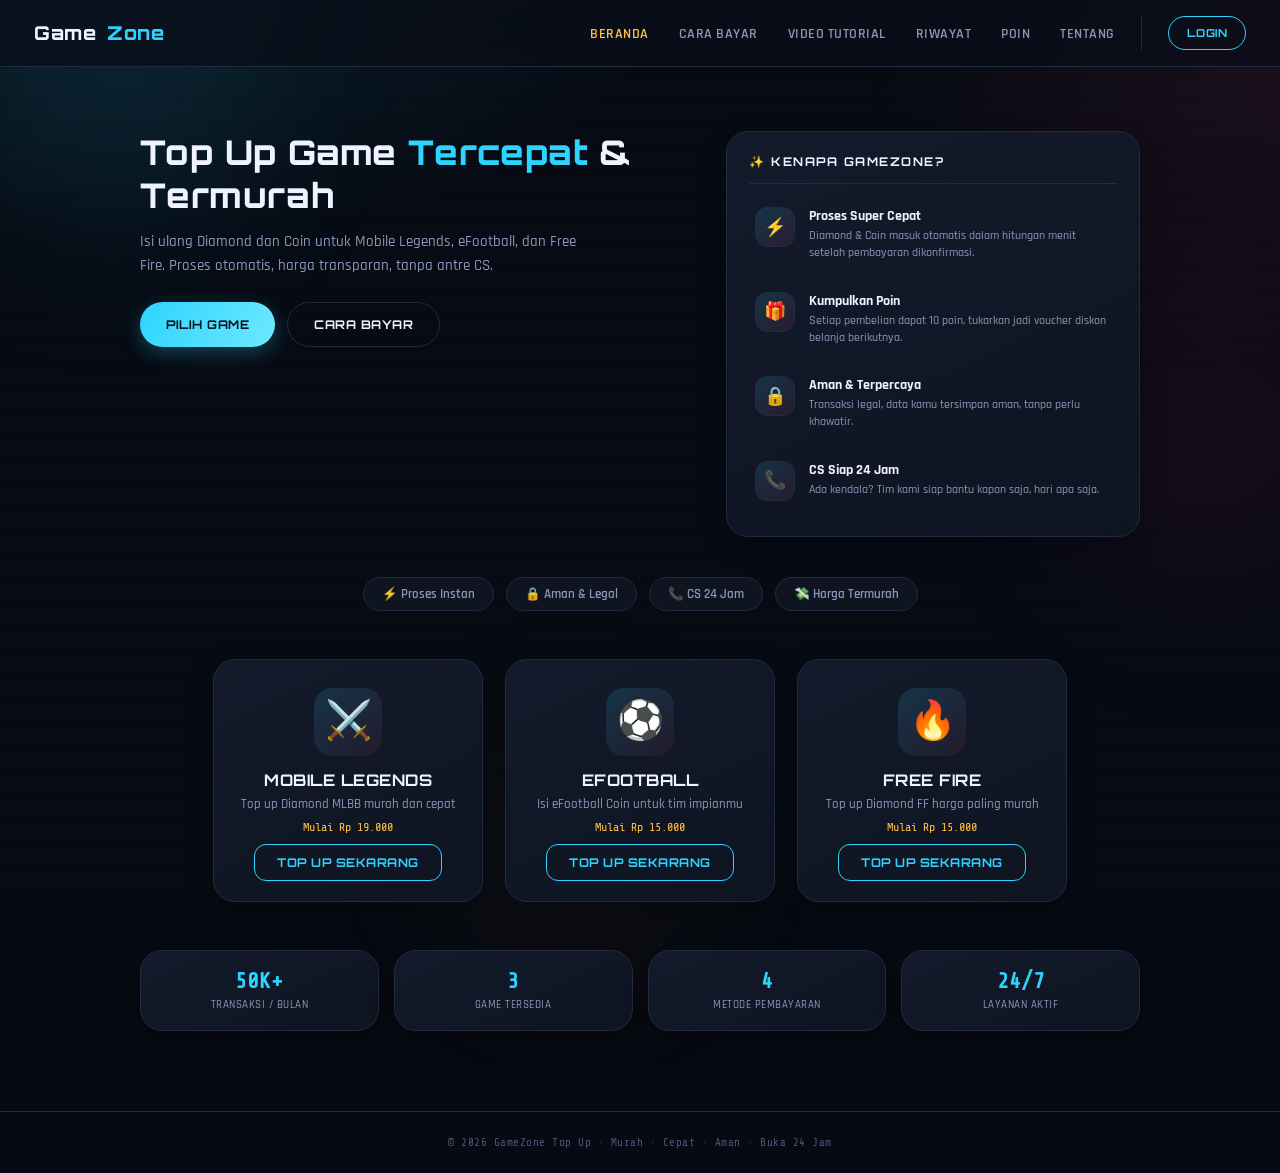
==== commit 9e95e05c: "update payment" ====
--- a/index.html
+++ b/index.html
@@ -57,7 +57,7 @@
         <div class="hl-ic">⚡</div>
         <div>
           <div class="hl-title">Proses Super Cepat</div>
-          <div class="hl-sub">Diamond & Coin masuk otomatis dalam hitungan menit, bahkan detik untuk QRIS.</div>
+          <div class="hl-sub">Diamond & Coin masuk otomatis dalam hitungan menit setelah pembayaran dikonfirmasi.</div>
         </div>
       </div>
       <div class="highlight-row">
--- a/styles.css
+++ b/styles.css
@@ -409,6 +409,11 @@
   .bayar-item.selected { border-color: #22e07a; background: #0a1f14; color: #7cf7b0; box-shadow: 0 6px 16px rgba(34,224,122,0.15); }
   .bayar-item .pay-icon { font-size: 19px; margin-bottom: 5px; }
 
+  .bayar-detail { animation: fadeInDetail 0.25s var(--ease); }
+  .bayar-detail:empty { display: none; }
+  .bayar-detail label { margin-top: 14px !important; }
+  @keyframes fadeInDetail { from { opacity: 0; transform: translateY(-4px); } to { opacity: 1; transform: translateY(0); } }
+
   .total-box {
     background: linear-gradient(120deg, rgba(45,212,255,0.08), rgba(255,63,127,0.05));
     border: 1px solid var(--cyan);
